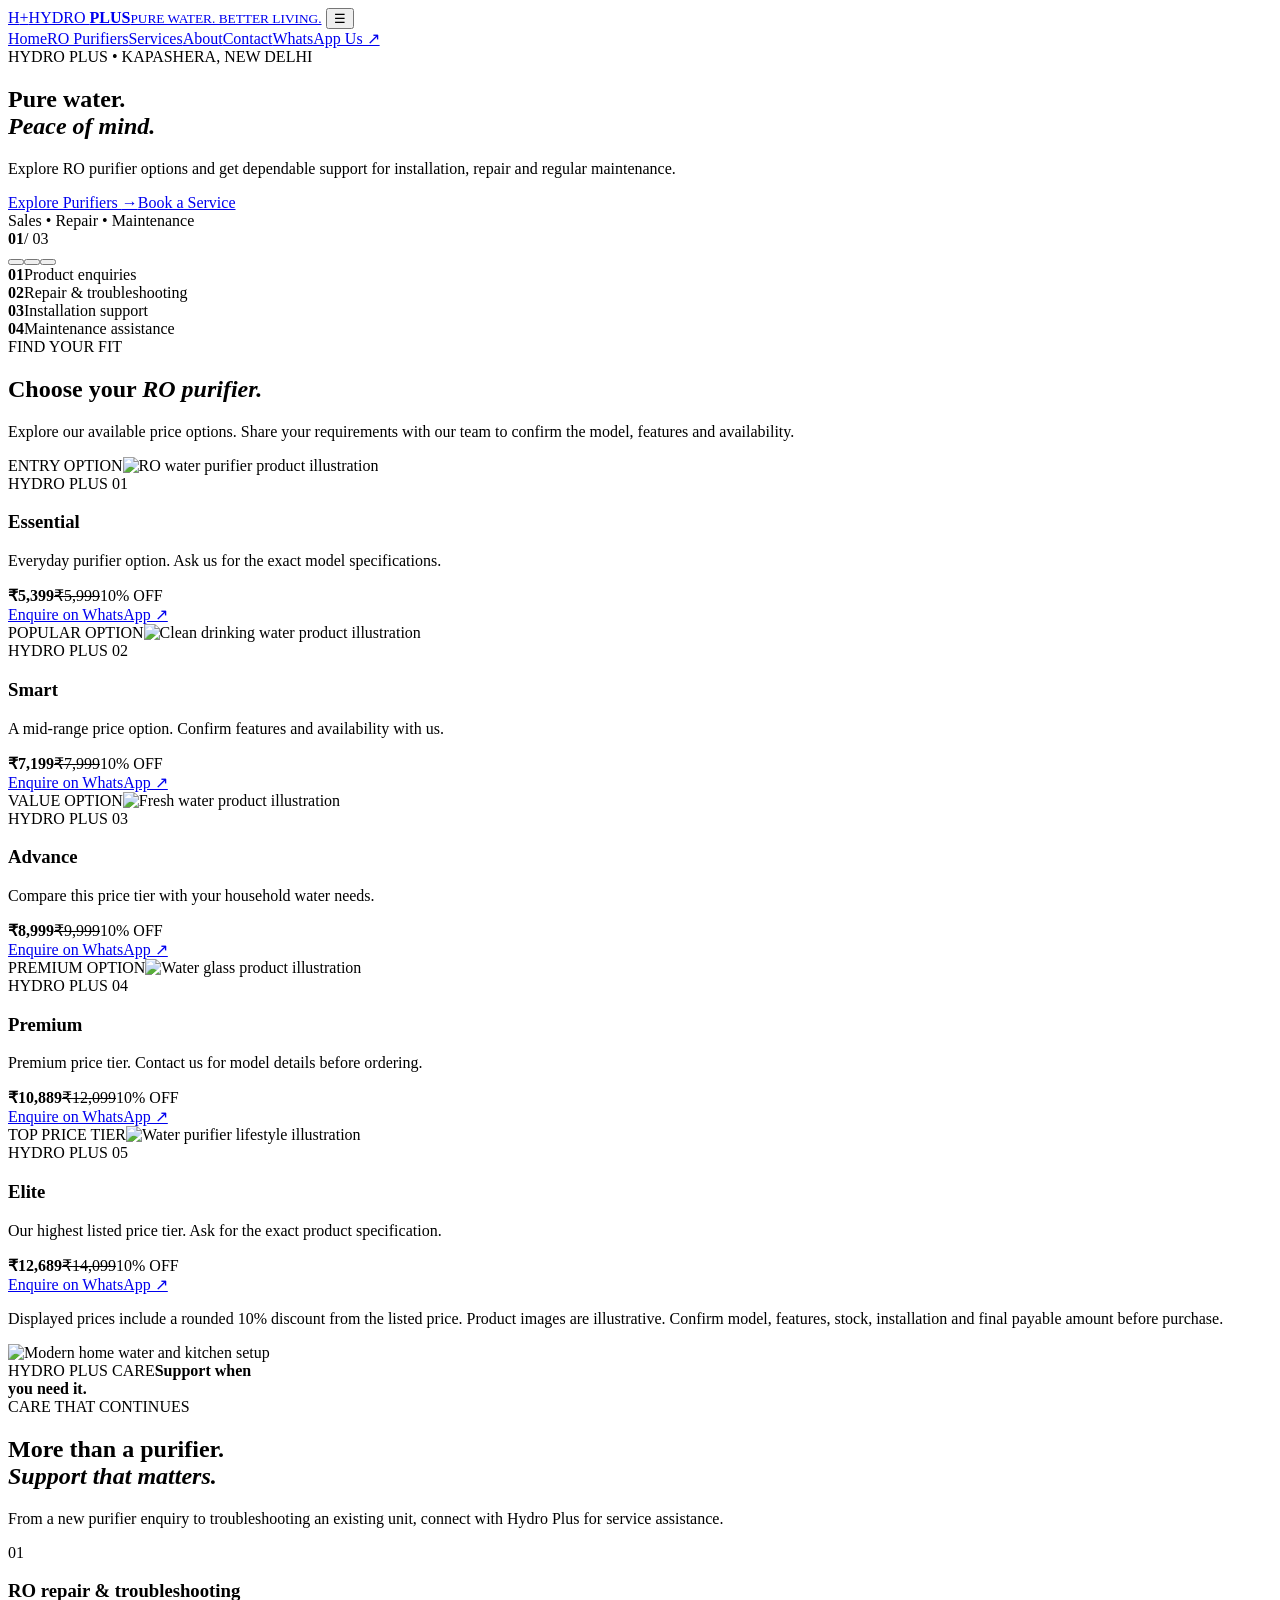
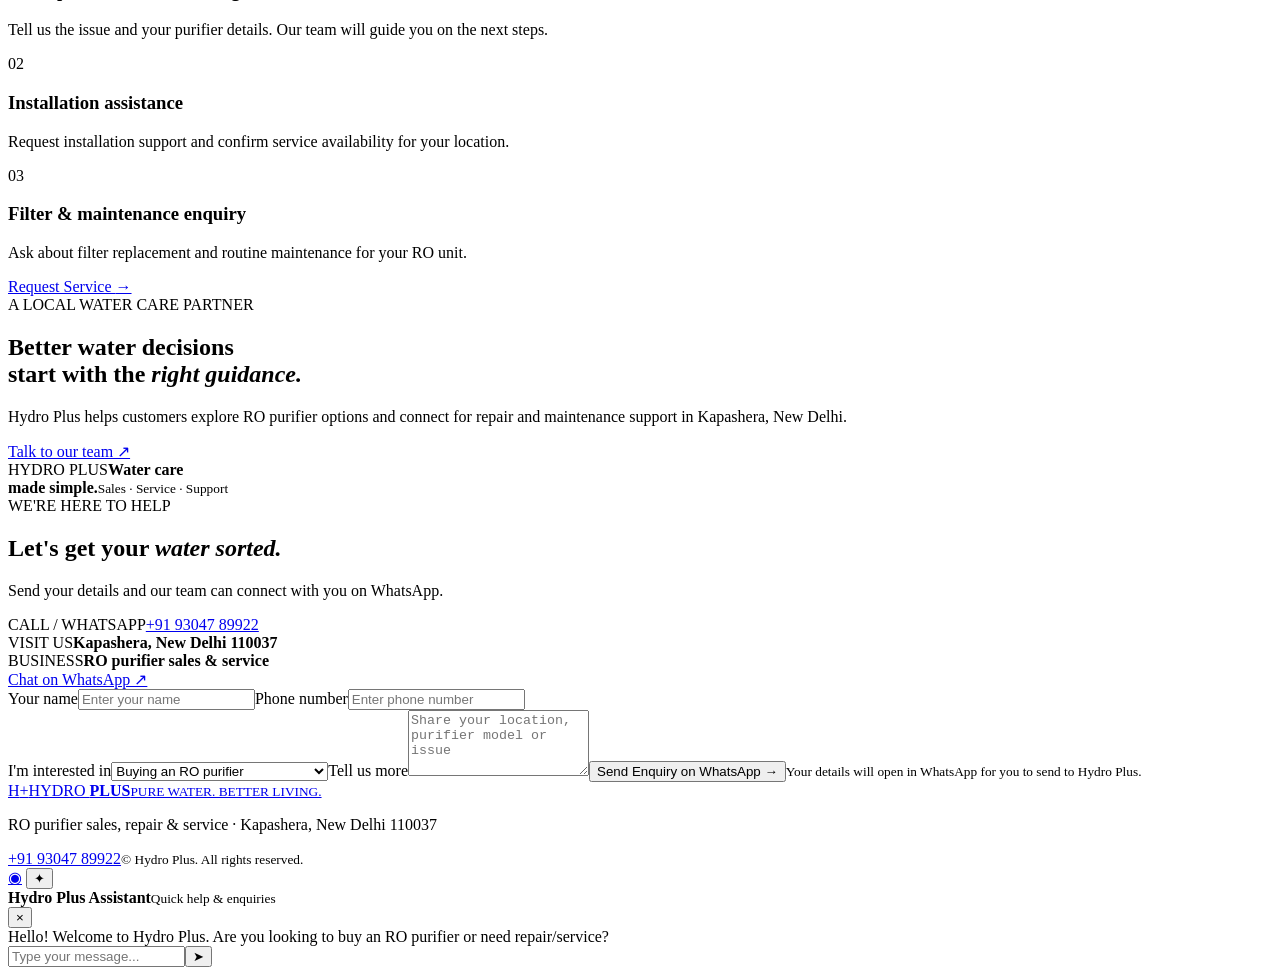
==== index.html @ 013db20d "Build Hydro Plus website: index.html" ====
<!doctype html>
<html lang="en">
<head>
<meta charset="utf-8"><meta name="viewport" content="width=device-width,initial-scale=1">
<meta name="theme-color" content="#073b66">
<meta name="description" content="Hydro Plus RO purifier sales, installation, repair and maintenance in Kapashera, New Delhi. Contact us on WhatsApp for product enquiries and service bookings.">
<title>Hydro Plus | RO Purifiers, Repair & Service</title>
<link rel="preconnect" href="https://fonts.googleapis.com"><link rel="preconnect" href="https://fonts.gstatic.com" crossorigin>
<link href="https://fonts.googleapis.com/css2?family=DM+Sans:wght@400;500;600;700;800&family=Manrope:wght@400;500;600;700;800&display=swap" rel="stylesheet">
<link rel="stylesheet" href="assets/css/style.css">
</head>
<body>
<header class="site-header"><a class="brand" href="#home"><span class="brand-mark">H<span>+</span></span><span>HYDRO <b>PLUS</b><small>PURE WATER. BETTER LIVING.</small></span></a>
<button class="menu-toggle" id="menuToggle" aria-label="Open navigation">☰</button>
<nav id="mainNav"><a href="#home">Home</a><a href="#products">RO Purifiers</a><a href="#services">Services</a><a href="#about">About</a><a href="#contact">Contact</a><a class="nav-cta" href="https://wa.me/919304789922?text=Hello%20Hydro%20Plus%2C%20I%20need%20help." target="_blank" rel="noopener">WhatsApp Us ↗</a></nav></header>
<main>
<section class="hero" id="home"><div class="hero-shade"></div><div class="hero-content"><span class="eyebrow light">HYDRO PLUS • KAPASHERA, NEW DELHI</span><h1>Pure water.<br><em>Peace of mind.</em></h1><p>Explore RO purifier options and get dependable support for installation, repair and regular maintenance.</p><div class="hero-actions"><a class="btn btn-primary" href="#products">Explore Purifiers <span>→</span></a><a class="btn btn-glass" href="#services">Book a Service</a></div><div class="hero-note"><span class="pulse"></span> Sales • Repair • Maintenance</div></div><div class="hero-count"><b>01</b><span>/ 03</span></div><div class="slider-dots" id="sliderDots"><button class="active" aria-label="Slide 1"></button><button aria-label="Slide 2"></button><button aria-label="Slide 3"></button></div></section>
<section class="trust-strip"><div><b>01</b><span>Product enquiries</span></div><div><b>02</b><span>Repair & troubleshooting</span></div><div><b>03</b><span>Installation support</span></div><div><b>04</b><span>Maintenance assistance</span></div></section>
<section class="section products-section" id="products"><div class="section-head"><div><span class="eyebrow">FIND YOUR FIT</span><h2>Choose your <em>RO purifier.</em></h2></div><p>Explore our available price options. Share your requirements with our team to confirm the model, features and availability.</p></div><div class="product-grid">
<article class="product-card"><div class="product-image image-one"><span class="product-tag">ENTRY OPTION</span><img src="https://images.unsplash.com/photo-1581092921461-eab62e97a780?auto=format&fit=crop&w=900&q=85" alt="RO water purifier product illustration"></div><div class="product-info"><span class="product-kicker">HYDRO PLUS 01</span><h3>Essential</h3><p>Everyday purifier option. Ask us for the exact model specifications.</p><div class="price-line"><strong>₹5,399</strong><del>₹5,999</del><span>10% OFF</span></div><a class="text-link product-order" data-product="Essential" href="#">Enquire on WhatsApp ↗</a></div></article>
<article class="product-card featured"><div class="product-image image-two"><span class="product-tag">POPULAR OPTION</span><img src="https://images.unsplash.com/photo-1602143407151-7111542de6e8?auto=format&fit=crop&w=900&q=85" alt="Clean drinking water product illustration"></div><div class="product-info"><span class="product-kicker">HYDRO PLUS 02</span><h3>Smart</h3><p>A mid-range price option. Confirm features and availability with us.</p><div class="price-line"><strong>₹7,199</strong><del>₹7,999</del><span>10% OFF</span></div><a class="text-link product-order" data-product="Smart" href="#">Enquire on WhatsApp ↗</a></div></article>
<article class="product-card"><div class="product-image image-three"><span class="product-tag">VALUE OPTION</span><img src="https://images.unsplash.com/photo-1548839140-29a749e1cf4d?auto=format&fit=crop&w=900&q=85" alt="Fresh water product illustration"></div><div class="product-info"><span class="product-kicker">HYDRO PLUS 03</span><h3>Advance</h3><p>Compare this price tier with your household water needs.</p><div class="price-line"><strong>₹8,999</strong><del>₹9,999</del><span>10% OFF</span></div><a class="text-link product-order" data-product="Advance" href="#">Enquire on WhatsApp ↗</a></div></article>
<article class="product-card"><div class="product-image image-four"><span class="product-tag">PREMIUM OPTION</span><img src="https://images.unsplash.com/photo-1523362628745-0c100150b504?auto=format&fit=crop&w=900&q=85" alt="Water glass product illustration"></div><div class="product-info"><span class="product-kicker">HYDRO PLUS 04</span><h3>Premium</h3><p>Premium price tier. Contact us for model details before ordering.</p><div class="price-line"><strong>₹10,889</strong><del>₹12,099</del><span>10% OFF</span></div><a class="text-link product-order" data-product="Premium" href="#">Enquire on WhatsApp ↗</a></div></article>
<article class="product-card"><div class="product-image image-five"><span class="product-tag">TOP PRICE TIER</span><img src="https://images.unsplash.com/photo-1564419320461-6870880221ad?auto=format&fit=crop&w=900&q=85" alt="Water purifier lifestyle illustration"></div><div class="product-info"><span class="product-kicker">HYDRO PLUS 05</span><h3>Elite</h3><p>Our highest listed price tier. Ask for the exact product specification.</p><div class="price-line"><strong>₹12,689</strong><del>₹14,099</del><span>10% OFF</span></div><a class="text-link product-order" data-product="Elite" href="#">Enquire on WhatsApp ↗</a></div></article>
</div><p class="fine-print">Displayed prices include a rounded 10% discount from the listed price. Product images are illustrative. Confirm model, features, stock, installation and final payable amount before purchase.</p></section>
<section class="service-band" id="services"><div class="service-visual"><img src="https://images.unsplash.com/photo-1584622650111-993a426fbf0a?auto=format&fit=crop&w=1100&q=85" alt="Modern home water and kitchen setup"><div class="visual-label"><span>HYDRO PLUS CARE</span><b>Support when<br>you need it.</b></div></div><div class="service-copy"><span class="eyebrow">CARE THAT CONTINUES</span><h2>More than a purifier.<br><em>Support that matters.</em></h2><p>From a new purifier enquiry to troubleshooting an existing unit, connect with Hydro Plus for service assistance.</p><div class="service-list"><div><span>01</span><section><h3>RO repair & troubleshooting</h3><p>Tell us the issue and your purifier details. Our team will guide you on the next steps.</p></section></div><div><span>02</span><section><h3>Installation assistance</h3><p>Request installation support and confirm service availability for your location.</p></section></div><div><span>03</span><section><h3>Filter & maintenance enquiry</h3><p>Ask about filter replacement and routine maintenance for your RO unit.</p></section></div></div><a class="btn btn-dark" href="#contact">Request Service <span>→</span></a></div></section>
<section class="about-section section" id="about"><div class="about-card"><span class="eyebrow light">A LOCAL WATER CARE PARTNER</span><h2>Better water decisions<br>start with the <em>right guidance.</em></h2><p>Hydro Plus helps customers explore RO purifier options and connect for repair and maintenance support in Kapashera, New Delhi.</p><a href="https://wa.me/919304789922?text=Hello%20Hydro%20Plus%2C%20please%20share%20more%20details." class="btn btn-light" target="_blank" rel="noopener">Talk to our team ↗</a></div><div class="about-stat"><span>HYDRO PLUS</span><b>Water care<br>made simple.</b><small>Sales · Service · Support</small></div></section>
<section class="contact-section section" id="contact"><div class="section-head"><div><span class="eyebrow">WE'RE HERE TO HELP</span><h2>Let's get your <em>water sorted.</em></h2></div><p>Send your details and our team can connect with you on WhatsApp.</p></div><div class="contact-layout"><div class="contact-details"><div class="contact-item"><span>CALL / WHATSAPP</span><a href="tel:+919304789922">+91 93047 89922</a></div><div class="contact-item"><span>VISIT US</span><b>Kapashera, New Delhi 110037</b></div><div class="contact-item"><span>BUSINESS</span><b>RO purifier sales & service</b></div><a class="btn btn-primary" href="https://wa.me/919304789922?text=Hello%20Hydro%20Plus%2C%20I%20have%20an%20enquiry." target="_blank" rel="noopener">Chat on WhatsApp ↗</a></div>
<form class="contact-form" id="enquiryForm"><div class="form-row"><label>Your name<input name="name" required placeholder="Enter your name"></label><label>Phone number<input name="phone" required inputmode="tel" pattern="[0-9+ -]{8,16}" placeholder="Enter phone number"></label></div><label>I'm interested in<select name="interest"><option>Buying an RO purifier</option><option>RO repair</option><option>Installation</option><option>Filter replacement / maintenance</option><option>Other enquiry</option></select></label><label>Tell us more<textarea name="message" rows="4" placeholder="Share your location, purifier model or issue"></textarea></label><button class="btn btn-dark" type="submit">Send Enquiry on WhatsApp →</button><small>Your details will open in WhatsApp for you to send to Hydro Plus.</small></form></div></section>
</main>
<footer><a class="brand footer-brand" href="#home"><span class="brand-mark">H<span>+</span></span><span>HYDRO <b>PLUS</b><small>PURE WATER. BETTER LIVING.</small></span></a><p>RO purifier sales, repair & service · Kapashera, New Delhi 110037</p><a href="tel:+919304789922">+91 93047 89922</a><small>© <span id="year"></span> Hydro Plus. All rights reserved.</small></footer>
<a class="float-whatsapp" href="https://wa.me/919304789922?text=Hello%20Hydro%20Plus" target="_blank" rel="noopener" aria-label="WhatsApp Hydro Plus">◉</a>
<button class="chat-launch" id="chatLaunch" aria-label="Open Hydro Plus assistant">✦</button><div class="chat-box" id="chatBox" aria-label="Hydro Plus chat assistant"><div class="chat-head"><div><b>Hydro Plus Assistant</b><small>Quick help & enquiries</small></div><button id="chatClose" aria-label="Close chat">×</button></div><div class="chat-messages" id="chatMessages"><div class="bot-message">Hello! Welcome to Hydro Plus. Are you looking to buy an RO purifier or need repair/service?</div></div><form id="chatForm"><input id="chatInput" placeholder="Type your message..." autocomplete="off" required><button aria-label="Send message">➤</button></form></div>
<script src="assets/js/app.js"></script></body></html>
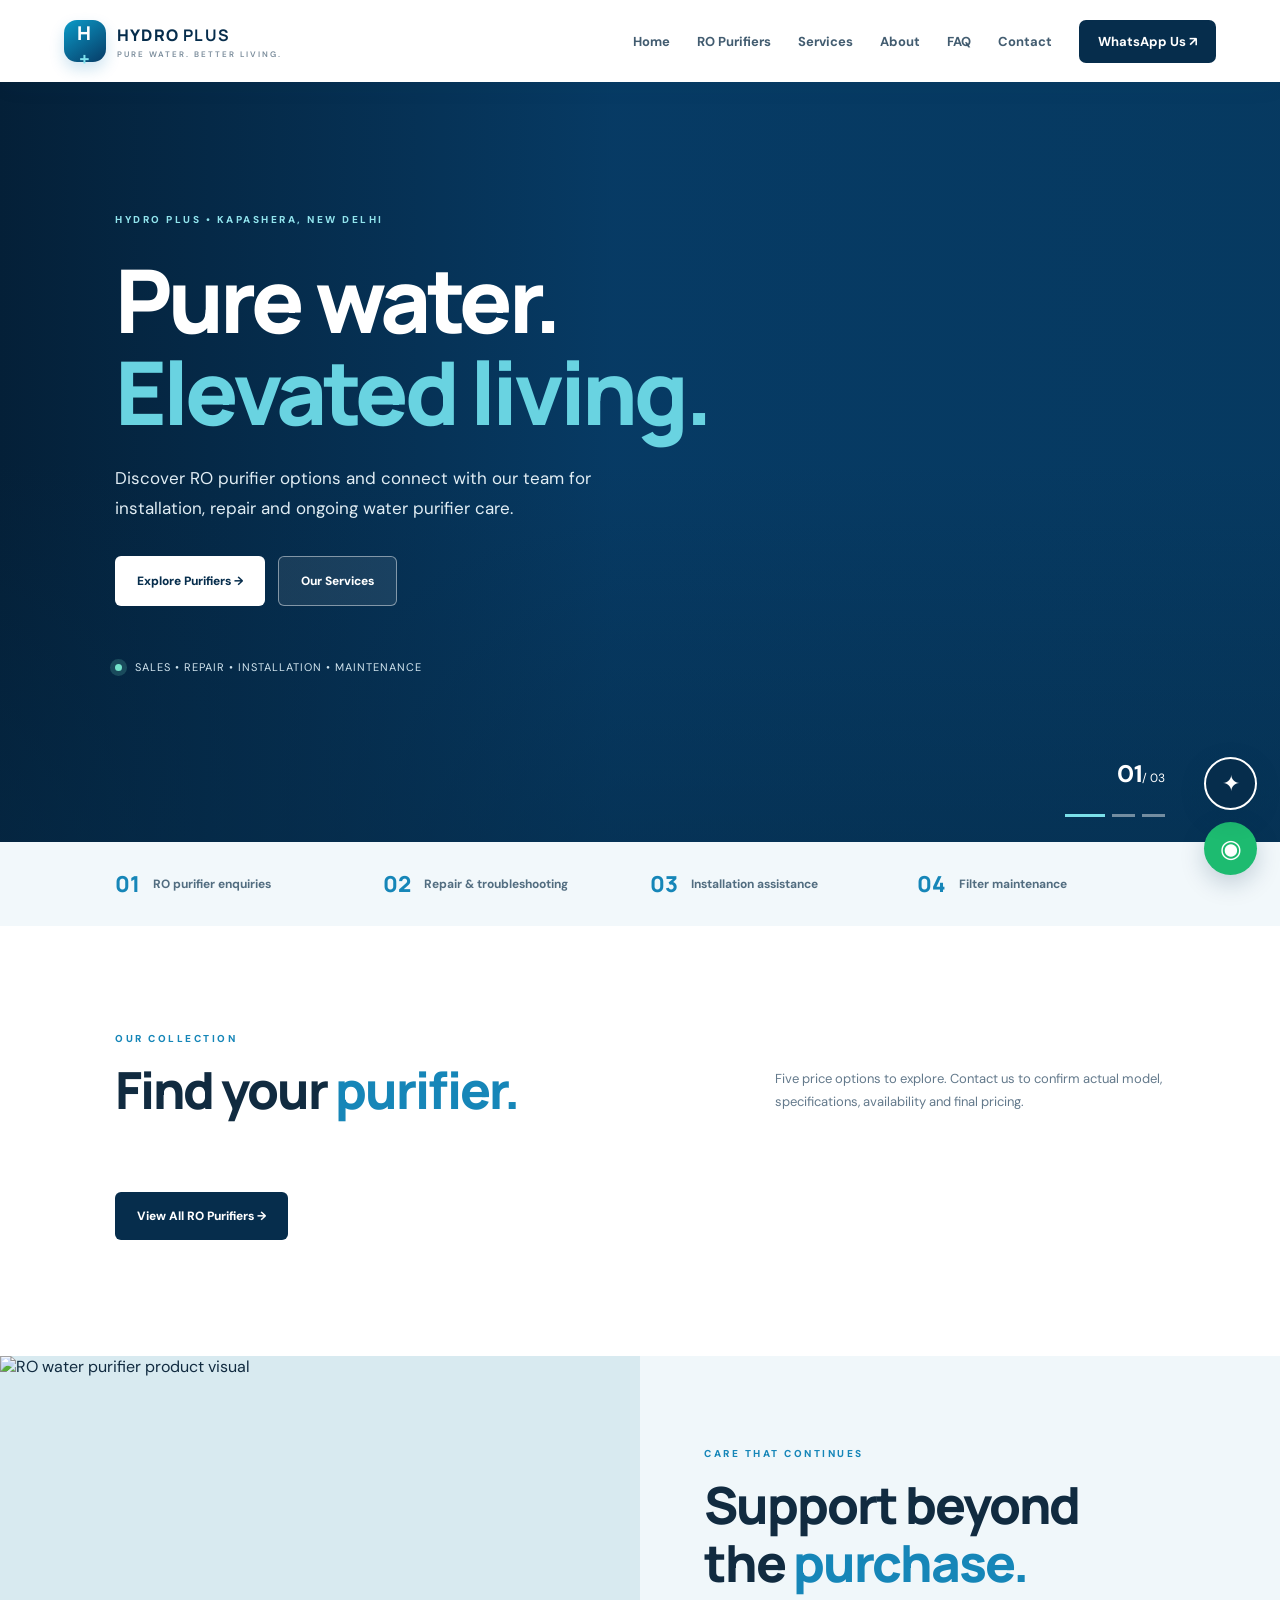
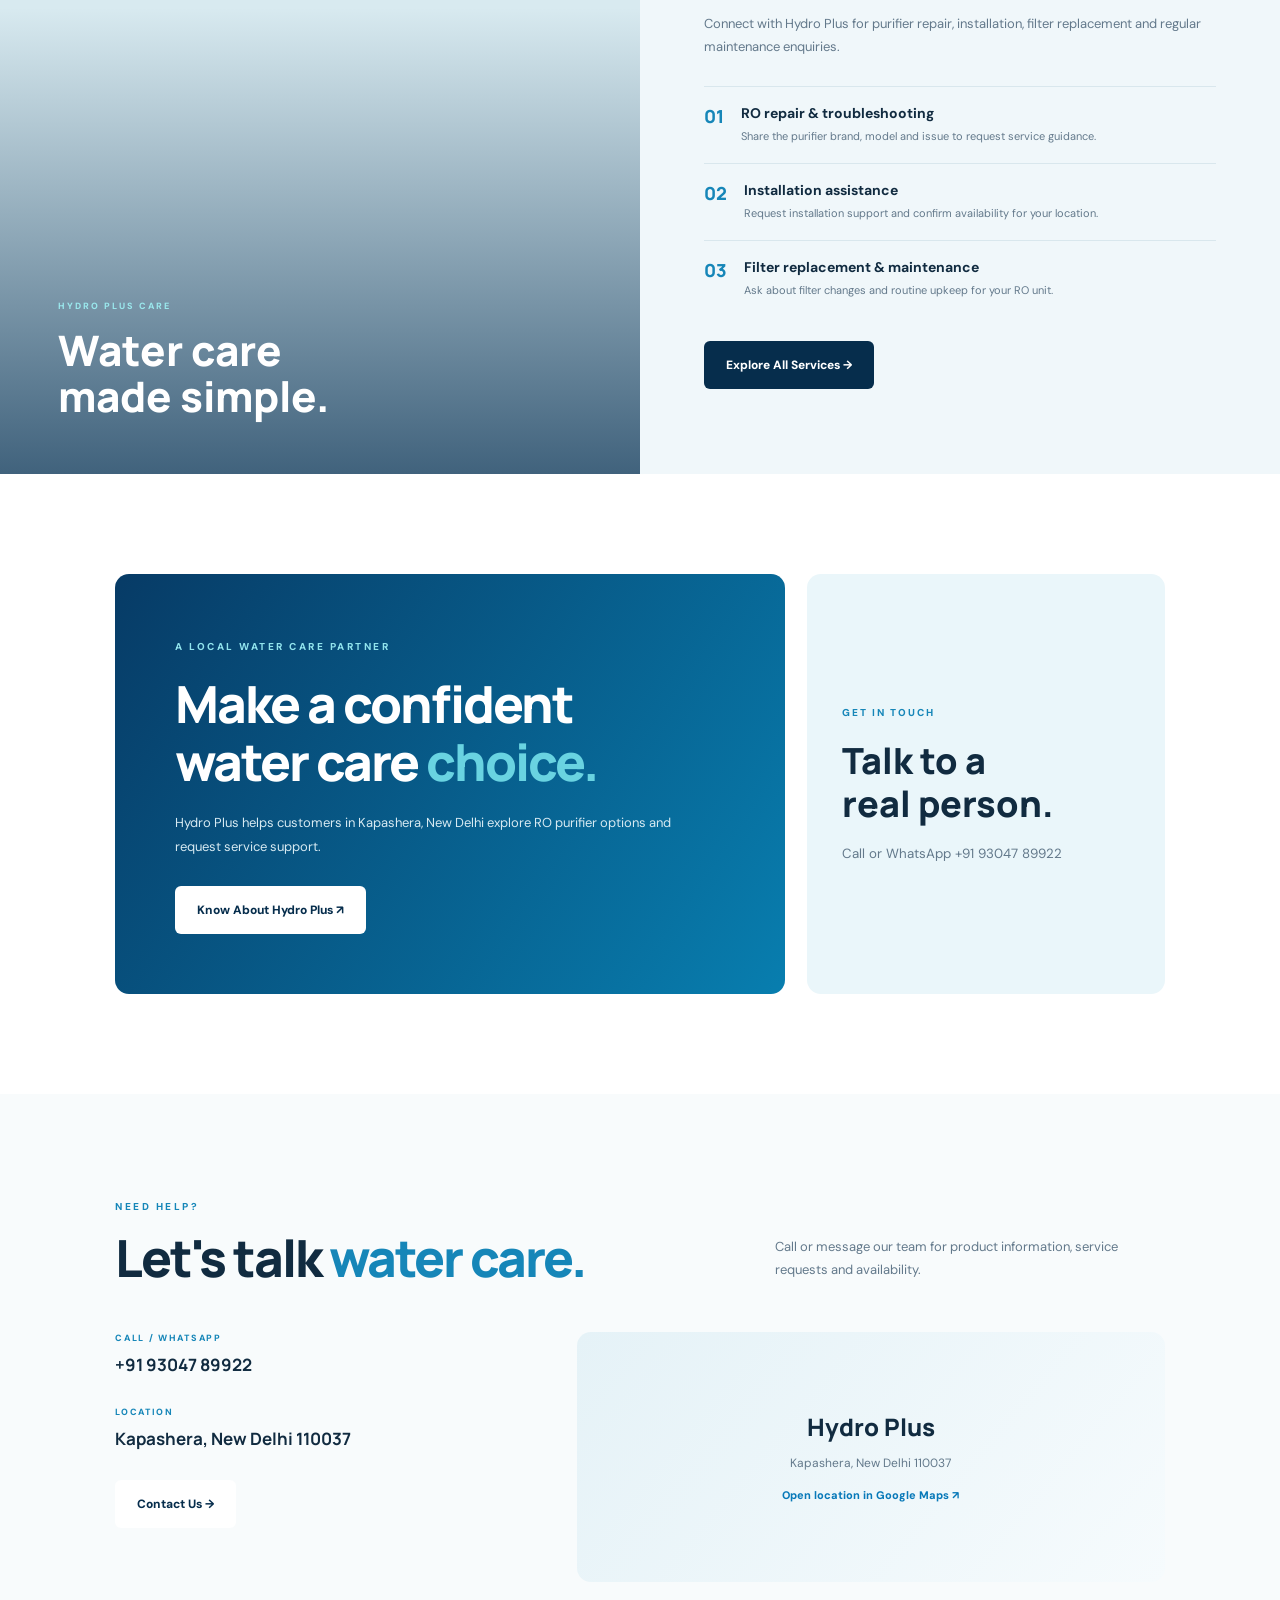
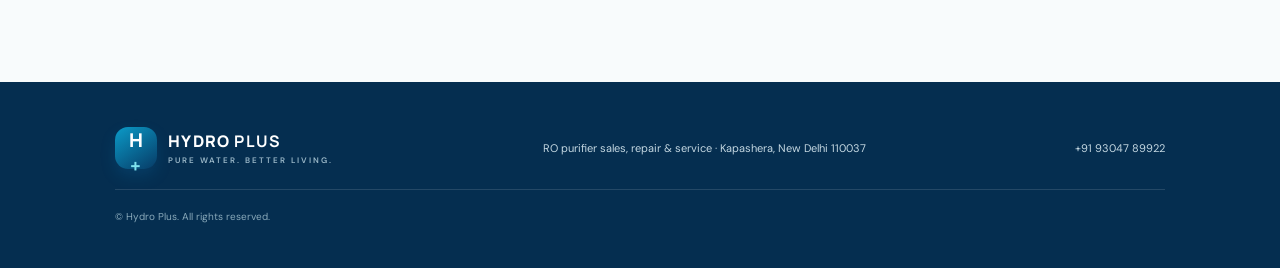
==== commit 160c2dcc: "Upgrade Hydro Plus premium multi-page website" ====
--- a/index.html
+++ b/index.html
@@ -1,34 +1 @@
-<!doctype html>
-<html lang="en">
-<head>
-<meta charset="utf-8"><meta name="viewport" content="width=device-width,initial-scale=1">
-<meta name="theme-color" content="#073b66">
-<meta name="description" content="Hydro Plus RO purifier sales, installation, repair and maintenance in Kapashera, New Delhi. Contact us on WhatsApp for product enquiries and service bookings.">
-<title>Hydro Plus | RO Purifiers, Repair & Service</title>
-<link rel="preconnect" href="https://fonts.googleapis.com"><link rel="preconnect" href="https://fonts.gstatic.com" crossorigin>
-<link href="https://fonts.googleapis.com/css2?family=DM+Sans:wght@400;500;600;700;800&family=Manrope:wght@400;500;600;700;800&display=swap" rel="stylesheet">
-<link rel="stylesheet" href="assets/css/style.css">
-</head>
-<body>
-<header class="site-header"><a class="brand" href="#home"><span class="brand-mark">H<span>+</span></span><span>HYDRO <b>PLUS</b><small>PURE WATER. BETTER LIVING.</small></span></a>
-<button class="menu-toggle" id="menuToggle" aria-label="Open navigation">☰</button>
-<nav id="mainNav"><a href="#home">Home</a><a href="#products">RO Purifiers</a><a href="#services">Services</a><a href="#about">About</a><a href="#contact">Contact</a><a class="nav-cta" href="https://wa.me/919304789922?text=Hello%20Hydro%20Plus%2C%20I%20need%20help." target="_blank" rel="noopener">WhatsApp Us ↗</a></nav></header>
-<main>
-<section class="hero" id="home"><div class="hero-shade"></div><div class="hero-content"><span class="eyebrow light">HYDRO PLUS • KAPASHERA, NEW DELHI</span><h1>Pure water.<br><em>Peace of mind.</em></h1><p>Explore RO purifier options and get dependable support for installation, repair and regular maintenance.</p><div class="hero-actions"><a class="btn btn-primary" href="#products">Explore Purifiers <span>→</span></a><a class="btn btn-glass" href="#services">Book a Service</a></div><div class="hero-note"><span class="pulse"></span> Sales • Repair • Maintenance</div></div><div class="hero-count"><b>01</b><span>/ 03</span></div><div class="slider-dots" id="sliderDots"><button class="active" aria-label="Slide 1"></button><button aria-label="Slide 2"></button><button aria-label="Slide 3"></button></div></section>
-<section class="trust-strip"><div><b>01</b><span>Product enquiries</span></div><div><b>02</b><span>Repair & troubleshooting</span></div><div><b>03</b><span>Installation support</span></div><div><b>04</b><span>Maintenance assistance</span></div></section>
-<section class="section products-section" id="products"><div class="section-head"><div><span class="eyebrow">FIND YOUR FIT</span><h2>Choose your <em>RO purifier.</em></h2></div><p>Explore our available price options. Share your requirements with our team to confirm the model, features and availability.</p></div><div class="product-grid">
-<article class="product-card"><div class="product-image image-one"><span class="product-tag">ENTRY OPTION</span><img src="https://images.unsplash.com/photo-1581092921461-eab62e97a780?auto=format&fit=crop&w=900&q=85" alt="RO water purifier product illustration"></div><div class="product-info"><span class="product-kicker">HYDRO PLUS 01</span><h3>Essential</h3><p>Everyday purifier option. Ask us for the exact model specifications.</p><div class="price-line"><strong>₹5,399</strong><del>₹5,999</del><span>10% OFF</span></div><a class="text-link product-order" data-product="Essential" href="#">Enquire on WhatsApp ↗</a></div></article>
-<article class="product-card featured"><div class="product-image image-two"><span class="product-tag">POPULAR OPTION</span><img src="https://images.unsplash.com/photo-1602143407151-7111542de6e8?auto=format&fit=crop&w=900&q=85" alt="Clean drinking water product illustration"></div><div class="product-info"><span class="product-kicker">HYDRO PLUS 02</span><h3>Smart</h3><p>A mid-range price option. Confirm features and availability with us.</p><div class="price-line"><strong>₹7,199</strong><del>₹7,999</del><span>10% OFF</span></div><a class="text-link product-order" data-product="Smart" href="#">Enquire on WhatsApp ↗</a></div></article>
-<article class="product-card"><div class="product-image image-three"><span class="product-tag">VALUE OPTION</span><img src="https://images.unsplash.com/photo-1548839140-29a749e1cf4d?auto=format&fit=crop&w=900&q=85" alt="Fresh water product illustration"></div><div class="product-info"><span class="product-kicker">HYDRO PLUS 03</span><h3>Advance</h3><p>Compare this price tier with your household water needs.</p><div class="price-line"><strong>₹8,999</strong><del>₹9,999</del><span>10% OFF</span></div><a class="text-link product-order" data-product="Advance" href="#">Enquire on WhatsApp ↗</a></div></article>
-<article class="product-card"><div class="product-image image-four"><span class="product-tag">PREMIUM OPTION</span><img src="https://images.unsplash.com/photo-1523362628745-0c100150b504?auto=format&fit=crop&w=900&q=85" alt="Water glass product illustration"></div><div class="product-info"><span class="product-kicker">HYDRO PLUS 04</span><h3>Premium</h3><p>Premium price tier. Contact us for model details before ordering.</p><div class="price-line"><strong>₹10,889</strong><del>₹12,099</del><span>10% OFF</span></div><a class="text-link product-order" data-product="Premium" href="#">Enquire on WhatsApp ↗</a></div></article>
-<article class="product-card"><div class="product-image image-five"><span class="product-tag">TOP PRICE TIER</span><img src="https://images.unsplash.com/photo-1564419320461-6870880221ad?auto=format&fit=crop&w=900&q=85" alt="Water purifier lifestyle illustration"></div><div class="product-info"><span class="product-kicker">HYDRO PLUS 05</span><h3>Elite</h3><p>Our highest listed price tier. Ask for the exact product specification.</p><div class="price-line"><strong>₹12,689</strong><del>₹14,099</del><span>10% OFF</span></div><a class="text-link product-order" data-product="Elite" href="#">Enquire on WhatsApp ↗</a></div></article>
-</div><p class="fine-print">Displayed prices include a rounded 10% discount from the listed price. Product images are illustrative. Confirm model, features, stock, installation and final payable amount before purchase.</p></section>
-<section class="service-band" id="services"><div class="service-visual"><img src="https://images.unsplash.com/photo-1584622650111-993a426fbf0a?auto=format&fit=crop&w=1100&q=85" alt="Modern home water and kitchen setup"><div class="visual-label"><span>HYDRO PLUS CARE</span><b>Support when<br>you need it.</b></div></div><div class="service-copy"><span class="eyebrow">CARE THAT CONTINUES</span><h2>More than a purifier.<br><em>Support that matters.</em></h2><p>From a new purifier enquiry to troubleshooting an existing unit, connect with Hydro Plus for service assistance.</p><div class="service-list"><div><span>01</span><section><h3>RO repair & troubleshooting</h3><p>Tell us the issue and your purifier details. Our team will guide you on the next steps.</p></section></div><div><span>02</span><section><h3>Installation assistance</h3><p>Request installation support and confirm service availability for your location.</p></section></div><div><span>03</span><section><h3>Filter & maintenance enquiry</h3><p>Ask about filter replacement and routine maintenance for your RO unit.</p></section></div></div><a class="btn btn-dark" href="#contact">Request Service <span>→</span></a></div></section>
-<section class="about-section section" id="about"><div class="about-card"><span class="eyebrow light">A LOCAL WATER CARE PARTNER</span><h2>Better water decisions<br>start with the <em>right guidance.</em></h2><p>Hydro Plus helps customers explore RO purifier options and connect for repair and maintenance support in Kapashera, New Delhi.</p><a href="https://wa.me/919304789922?text=Hello%20Hydro%20Plus%2C%20please%20share%20more%20details." class="btn btn-light" target="_blank" rel="noopener">Talk to our team ↗</a></div><div class="about-stat"><span>HYDRO PLUS</span><b>Water care<br>made simple.</b><small>Sales · Service · Support</small></div></section>
-<section class="contact-section section" id="contact"><div class="section-head"><div><span class="eyebrow">WE'RE HERE TO HELP</span><h2>Let's get your <em>water sorted.</em></h2></div><p>Send your details and our team can connect with you on WhatsApp.</p></div><div class="contact-layout"><div class="contact-details"><div class="contact-item"><span>CALL / WHATSAPP</span><a href="tel:+919304789922">+91 93047 89922</a></div><div class="contact-item"><span>VISIT US</span><b>Kapashera, New Delhi 110037</b></div><div class="contact-item"><span>BUSINESS</span><b>RO purifier sales & service</b></div><a class="btn btn-primary" href="https://wa.me/919304789922?text=Hello%20Hydro%20Plus%2C%20I%20have%20an%20enquiry." target="_blank" rel="noopener">Chat on WhatsApp ↗</a></div>
-<form class="contact-form" id="enquiryForm"><div class="form-row"><label>Your name<input name="name" required placeholder="Enter your name"></label><label>Phone number<input name="phone" required inputmode="tel" pattern="[0-9+ -]{8,16}" placeholder="Enter phone number"></label></div><label>I'm interested in<select name="interest"><option>Buying an RO purifier</option><option>RO repair</option><option>Installation</option><option>Filter replacement / maintenance</option><option>Other enquiry</option></select></label><label>Tell us more<textarea name="message" rows="4" placeholder="Share your location, purifier model or issue"></textarea></label><button class="btn btn-dark" type="submit">Send Enquiry on WhatsApp →</button><small>Your details will open in WhatsApp for you to send to Hydro Plus.</small></form></div></section>
-</main>
-<footer><a class="brand footer-brand" href="#home"><span class="brand-mark">H<span>+</span></span><span>HYDRO <b>PLUS</b><small>PURE WATER. BETTER LIVING.</small></span></a><p>RO purifier sales, repair & service · Kapashera, New Delhi 110037</p><a href="tel:+919304789922">+91 93047 89922</a><small>© <span id="year"></span> Hydro Plus. All rights reserved.</small></footer>
-<a class="float-whatsapp" href="https://wa.me/919304789922?text=Hello%20Hydro%20Plus" target="_blank" rel="noopener" aria-label="WhatsApp Hydro Plus">◉</a>
-<button class="chat-launch" id="chatLaunch" aria-label="Open Hydro Plus assistant">✦</button><div class="chat-box" id="chatBox" aria-label="Hydro Plus chat assistant"><div class="chat-head"><div><b>Hydro Plus Assistant</b><small>Quick help & enquiries</small></div><button id="chatClose" aria-label="Close chat">×</button></div><div class="chat-messages" id="chatMessages"><div class="bot-message">Hello! Welcome to Hydro Plus. Are you looking to buy an RO purifier or need repair/service?</div></div><form id="chatForm"><input id="chatInput" placeholder="Type your message..." autocomplete="off" required><button aria-label="Send message">➤</button></form></div>
-<script src="assets/js/app.js"></script></body></html>+<!doctype html><html lang="en"><head><meta charset="utf-8"><meta name="viewport" content="width=device-width,initial-scale=1"><meta name="description" content="Hydro Plus RO purifier sales, installation assistance, repair and maintenance in Kapashera, New Delhi."><meta name="theme-color" content="#073b66"><title>RO Purifier Sales & Service | Hydro Plus</title><link rel="stylesheet" href="assets/css/style.css"></head><body><header class="site-header"><a class="brand" href="index.html"><span class="brand-mark">H<span>+</span></span><span>HYDRO <b>PLUS</b><small>PURE WATER. BETTER LIVING.</small></span></a><button class="menu-toggle" id="menuToggle" aria-label="Open navigation">☰</button><nav id="mainNav"><a href="index.html">Home</a><a href="products.html">RO Purifiers</a><a href="services.html">Services</a><a href="about.html">About</a><a href="faq.html">FAQ</a><a href="contact.html">Contact</a><a class="nav-cta" href="https://wa.me/919304789922?text=Hello%20Hydro%20Plus%2C%20I%20need%20help." target="_blank" rel="noopener">WhatsApp Us ↗</a></nav></header><main><section class="hero" id="home"><div class="hero-content"><span class="eyebrow light">HYDRO PLUS • KAPASHERA, NEW DELHI</span><h1>Pure water.<br><em>Elevated living.</em></h1><p>Discover RO purifier options and connect with our team for installation, repair and ongoing water purifier care.</p><div class="hero-actions"><a class="btn btn-primary" href="products.html">Explore Purifiers →</a><a class="btn btn-glass" href="services.html">Our Services</a></div><div class="hero-note"><span class="pulse"></span> SALES • REPAIR • INSTALLATION • MAINTENANCE</div></div><div class="hero-count"><b>01</b><span>/ 03</span></div><div class="slider-dots" id="sliderDots"><button class="active"></button><button></button><button></button></div></section><section class="trust-strip"><div><b>01</b><span>RO purifier enquiries</span></div><div><b>02</b><span>Repair & troubleshooting</span></div><div><b>03</b><span>Installation assistance</span></div><div><b>04</b><span>Filter maintenance</span></div></section><section class="section"><div class="section-head"><div><span class="eyebrow">OUR COLLECTION</span><h2>Find your <em>purifier.</em></h2></div><p>Five price options to explore. Contact us to confirm actual model, specifications, availability and final pricing.</p></div><div class="product-grid"><ar</div><p style="margin-top:28px"><a class="btn btn-dark" href="products.html">View All RO Purifiers →</a></p></section><section class="service-band"><div class="service-visual"><img src="https://www.kent.co.in/images/ro/kent-supreme-copper/kent-supreme-copper-mobile-banner.png" alt="RO water purifier product visual" loading="lazy"><div class="visual-label"><span>HYDRO PLUS CARE</span><b>Water care<br>made simple.</b></div></div><div class="service-copy"><span class="eyebrow">CARE THAT CONTINUES</span><h2>Support beyond<br>the <em>purchase.</em></h2><p>Connect with Hydro Plus for purifier repair, installation, filter replacement and regular maintenance enquiries.</p><div class="service-list"><div><span>01</span><section><h3>RO repair & troubleshooting</h3><p>Share the purifier brand, model and issue to request service guidance.</p></section></div><div><span>02</span><section><h3>Installation assistance</h3><p>Request installation support and confirm availability for your location.</p></section></div><div><span>03</span><section><h3>Filter replacement & maintenance</h3><p>Ask about filter changes and routine upkeep for your RO unit.</p></section></div></div><a class="btn btn-dark" href="services.html">Explore All Services →</a></div></section><section class="about-section section"><div class="about-card"><span class="eyebrow light">A LOCAL WATER CARE PARTNER</span><h2>Make a confident<br>water care <em>choice.</em></h2><p>Hydro Plus helps customers in Kapashera, New Delhi explore RO purifier options and request service support.</p><a href="about.html" class="btn btn-light">Know About Hydro Plus ↗</a></div><div class="about-stat"><span>GET IN TOUCH</span><b>Talk to a<br>real person.</b><small>Call or WhatsApp +91 93047 89922</small></div></section><section class="section contact-section"><div class="section-head"><div><span class="eyebrow">NEED HELP?</span><h2>Let's talk <em>water care.</em></h2></div><p>Call or message our team for product information, service requests and availability.</p></div><div class="contact-layout"><div class="contact-details"><div class="contact-item"><span>CALL / WHATSAPP</span><a href="tel:+919304789922">+91 93047 89922</a></div><div class="contact-item"><span>LOCATION</span><b>Kapashera, New Delhi 110037</b></div><a class="btn btn-primary" href="contact.html">Contact Us →</a></div><div class="map-panel"><div><b>Hydro Plus</b><p>Kapashera, New Delhi 110037</p><a class="text-link" href="https://www.google.com/maps/search/?api=1&query=Kapashera%2C+New+Delhi+110037" target="_blank" rel="noopener">Open location in Google Maps ↗</a></div></div></div></section></main><footer><a class="brand footer-brand" href="index.html"><span class="brand-mark">H<span>+</span></span><span>HYDRO <b>PLUS</b><small>PURE WATER. BETTER LIVING.</small></span></a><p>RO purifier sales, repair & service · Kapashera, New Delhi 110037</p><a href="tel:+919304789922">+91 93047 89922</a><small>© <span id="year"></span> Hydro Plus. All rights reserved.</small></footer><a class="float-whatsapp" href="https://wa.me/919304789922?text=Hello%20Hydro%20Plus" target="_blank" rel="noopener" aria-label="WhatsApp Hydro Plus">◉</a><button class="chat-launch" id="chatLaunch" aria-label="Open Hydro Plus assistant">✦</button><div class="chat-box" id="chatBox"><div class="chat-head"><div><b>Hydro Plus Assistant</b><small>Quick help & enquiries</small></div><button id="chatClose" aria-label="Close chat">×</button></div><div class="chat-messages" id="chatMessages"><div class="bot-message">Hello! Are you looking to buy an RO purifier or need repair/service?</div></div><form id="chatForm"><input id="chatInput" placeholder="Type your message..." autocomplete="off" required><button aria-label="Send message">➤</button></form></div><script src="assets/js/app.js"></script></body></html>
--- a/assets/css/style.css
+++ b/assets/css/style.css
@@ -0,0 +1,2 @@
+@import url('https://fonts.googleapis.com/css2?family=DM+Sans:wght@400;500;600;700;800&family=Manrope:wght@400;500;600;700;800&display=swap');
+:root{--navy:#062d4c;--blue:#087db7;--cyan:#64d8e5;--ink:#112b40;--muted:#63798b;--pale:#edf7fb;--line:#e1edf2;--white:#fff;--gold:#c9a96e}*{box-sizing:border-box}html{scroll-behavior:smooth;scroll-padding-top:90px}body{margin:0;font-family:'DM Sans',sans-serif;color:var(--ink);background:#fff}a{color:inherit;text-decoration:none}button,input,textarea,select{font:inherit}.site-header{height:82px;padding:0 max(5vw,24px);display:flex;align-items:center;justify-content:space-between;background:#fff;position:sticky;top:0;z-index:30;box-shadow:0 5px 24px #0c42600b}.brand{display:flex;align-items:center;gap:11px;font:800 16px Manrope;letter-spacing:1.2px;color:var(--navy)}.brand small{display:block;font:600 8px 'DM Sans';letter-spacing:2px;color:#7a8c9b;margin-top:3px}.brand-mark{width:42px;height:42px;border-radius:13px;background:linear-gradient(145deg,#0b9bc8,#073b66);color:white;display:grid;place-items:center;font-size:19px;box-shadow:0 7px 15px #0879b933}.brand-mark span{color:#7fe3ee}.site-header nav{display:flex;align-items:center;gap:27px;font-size:13px;font-weight:700;color:#425c70}.site-header nav a:hover,.site-header nav a.active{color:var(--blue)}.nav-cta{background:var(--navy);color:white!important;padding:13px 19px;border-radius:7px}.menu-toggle{display:none;border:0;background:none;font-size:25px;color:var(--navy)}.hero{min-height:650px;height:min(760px,78vw);position:relative;overflow:hidden;background:#06395f url('https://www.kent.co.in/images/ro/kent-supreme-copper/kent-supreme-copper-mobile-banner.png') center/cover no-repeat;transition:background-image .8s ease}.hero:before{content:'';position:absolute;inset:0;background:linear-gradient(90deg,#041e35ed 0%,#073b66bd 48%,#073b6640 100%)}.hero:after{content:'';position:absolute;inset:0;background:linear-gradient(0deg,#052b4980,transparent 50%)}.hero-content{position:relative;z-index:1;color:white;padding:125px 9vw 70px;max-width:850px;animation:rise .8s ease}.eyebrow{font-size:10px;font-weight:800;letter-spacing:2.5px;color:#1686b8}.eyebrow.light{color:#91e4ed}.hero h1{font:800 clamp(48px,7vw,88px)/1.05 Manrope;letter-spacing:-4px;margin:25px 0}.hero h1 em,h2 em{font-style:normal;color:#69d3e1}.hero-content>p{font-size:17px;line-height:1.8;color:#e1edf4;max-width:500px}.hero-actions{display:flex;gap:13px;margin-top:32px}.btn{border:0;display:inline-flex;align-items:center;justify-content:center;gap:20px;padding:16px 22px;border-radius:6px;font-weight:800;font-size:12px;cursor:pointer;transition:.25s}.btn:hover{transform:translateY(-3px);box-shadow:0 12px 25px #052c4930}.btn-primary{background:#fff;color:var(--navy)}.btn-glass{border:1px solid #ffffff75;color:white;background:#ffffff15}.btn-dark{background:var(--navy);color:white}.btn-light{background:#fff;color:var(--navy)}.hero-note{margin-top:54px;font-size:11px;letter-spacing:1px;color:#d2e5ef}.pulse{display:inline-block;width:7px;height:7px;background:#73e2ca;border-radius:50%;margin-right:9px;box-shadow:0 0 0 5px #73e2ca30}.hero-count{position:absolute;right:9vw;bottom:53px;color:#fff;font-size:12px;z-index:2}.hero-count b{font-size:24px}.slider-dots{position:absolute;right:9vw;bottom:25px;display:flex;gap:7px;z-index:2}.slider-dots button{width:23px;height:3px;border:0;background:#ffffff70;padding:0;cursor:pointer}.slider-dots button.active{background:#7be0e9;width:40px}.trust-strip{display:grid;grid-template-columns:repeat(4,1fr);padding:27px 9vw;background:#f2f8fb;gap:20px}.trust-strip div{display:flex;align-items:center;gap:13px}.trust-strip b{font:800 22px Manrope;color:#1686b8}.trust-strip span{font-size:12px;font-weight:700;color:#526d80}.section{padding:100px 9vw}.section-head{display:flex;justify-content:space-between;align-items:end;gap:40px;margin-bottom:45px}.section-head h2,.service-copy h2,.about-card h2,.page-hero h1{font:800 clamp(34px,4vw,52px)/1.13 Manrope;letter-spacing:-2px;margin:14px 0 0}.section-head h2 em,.service-copy h2 em{color:#1686b8}.section-head>p{max-width:390px;color:var(--muted);font-size:13px;line-height:1.8;margin:0 0 5px}.product-grid{display:grid;grid-template-columns:repeat(3,1fr);gap:22px}.product-card{border:1px solid var(--line);border-radius:12px;overflow:hidden;background:white;transition:.35s;box-shadow:0 5px 25px #0a456509}.product-card:hover{transform:translateY(-8px);box-shadow:0 20px 45px #0a45651c}.product-image{height:260px;position:relative;background:#edf5f8;overflow:hidden}.product-image img{width:100%;height:100%;object-fit:contain;padding:16px;transition:transform .6s}.product-card:hover .product-image img{transform:scale(1.06)}.product-tag{position:absolute;z-index:1;top:15px;left:15px;background:#fff;color:var(--navy);font-size:9px;font-weight:800;letter-spacing:1px;padding:8px 10px;border-radius:3px}.product-info{padding:23px}.product-kicker{font-size:9px;font-weight:800;letter-spacing:1.8px;color:#1985b5}.product-info h3{font:800 24px Manrope;margin:8px 0}.product-info p{min-height:43px;color:var(--muted);font-size:12px;line-height:1.7}.price-line{display:flex;align-items:center;gap:9px;margin:20px 0}.price-line strong{font:800 25px Manrope;color:var(--navy)}.price-line del{font-size:12px;color:#91a1ad}.price-line span{font-size:9px;font-weight:800;color:#16855d;background:#e8f8ef;padding:5px 7px;border-radius:4px}.text-link{font-size:11px;font-weight:800;color:#0879b9}.fine-print{font-size:10px;color:#7b8c98;line-height:1.7;margin-top:25px}.service-band{display:grid;grid-template-columns:1fr 1fr;background:#f0f7fa}.service-visual{position:relative;min-height:650px;overflow:hidden;background:#d8eaf0}.service-visual>img{width:100%;height:100%;position:absolute;object-fit:cover}.service-visual:after{content:'';position:absolute;inset:0;background:linear-gradient(0deg,#062e50b8,transparent 65%)}.visual-label{position:absolute;z-index:1;bottom:55px;left:9%;color:white}.visual-label span{font-size:9px;letter-spacing:2px;font-weight:800;color:#9ae8ed}.visual-label b{display:block;font:800 42px/1.1 Manrope;margin-top:13px}.service-copy{padding:85px 10%}.service-copy>p{color:var(--muted);font-size:13px;line-height:1.8;margin:20px 0 28px}.service-list>div{display:flex;gap:17px;padding:17px 0;border-top:1px solid #d9e7ed}.service-list>div>span{font:800 18px Manrope;color:#1686b8}.service-list h3{font-size:14px;margin:0 0 5px}.service-list p{font-size:11px;line-height:1.7;color:var(--muted);margin:0}.service-copy .btn{margin-top:25px}.about-section{display:grid;grid-template-columns:1.5fr .8fr;gap:22px}.about-card{background:linear-gradient(125deg,#073b66,#087eaf);border-radius:14px;padding:60px;color:white}.about-card h2{margin:20px 0}.about-card p{max-width:500px;color:#d7eaf2;font-size:13px;line-height:1.8;margin-bottom:28px}.about-stat{border-radius:14px;background:#eaf6fa;padding:55px 35px;display:flex;flex-direction:column;justify-content:center}.about-stat span{font-size:10px;font-weight:800;letter-spacing:2px;color:#1686b8}.about-stat b{font:800 36px/1.2 Manrope;margin:20px 0}.about-stat small{color:var(--muted)}.contact-section{background:#f8fbfc}.contact-layout{display:grid;grid-template-columns:.8fr 1.2fr;gap:70px}.contact-details{display:flex;flex-direction:column;align-items:flex-start;gap:30px}.contact-item span{display:block;font-size:9px;font-weight:800;letter-spacing:1.7px;color:#1686b8;margin-bottom:9px}.contact-item b,.contact-item a{font:700 17px Manrope}.contact-form{background:white;padding:30px;border:1px solid var(--line);border-radius:12px;box-shadow:0 10px 35px #16425c08}.contact-form label{display:block;font-size:11px;font-weight:800;color:#405a6e;margin-bottom:17px}.form-row{display:grid;grid-template-columns:1fr 1fr;gap:16px}.contact-form input,.contact-form textarea,.contact-form select{display:block;width:100%;margin-top:8px;padding:13px;border:1px solid #dce8ee;border-radius:6px;background:#fbfdfe;color:var(--ink);outline:none;font-size:12px}.contact-form input:focus,.contact-form textarea:focus,.contact-form select:focus{border-color:#1686b8}.contact-form textarea{resize:vertical}.contact-form small{display:block;color:#82929d;font-size:10px;margin-top:12px}footer{background:#052e50;color:#d3e3eb;padding:45px 9vw;display:flex;align-items:center;justify-content:space-between;gap:20px;flex-wrap:wrap}footer .brand{color:white}footer .brand small{color:#9bb8c8}footer p,footer>a:not(.brand){font-size:11px;color:#c5d8e2}footer>small{width:100%;font-size:10px;color:#89a9ba;border-top:1px solid #ffffff20;padding-top:20px}.float-whatsapp,.chat-launch{position:fixed;z-index:40;right:23px;width:53px;height:53px;border-radius:50%;display:grid;place-items:center;box-shadow:0 8px 24px #062f4c35}.float-whatsapp{bottom:25px;background:#1dbb70;color:white;font-size:25px}.chat-launch{bottom:90px;background:var(--navy);color:white;border:2px solid white;font-size:22px;cursor:pointer}.chat-box{display:none;position:fixed;z-index:41;right:22px;bottom:155px;width:min(350px,calc(100vw - 30px));height:420px;background:white;border-radius:13px;box-shadow:0 20px 60px #092f4c35;overflow:hidden;border:1px solid var(--line)}.chat-box.open{display:flex;flex-direction:column;animation:rise .25s ease}.chat-head{background:var(--navy);color:white;padding:17px;display:flex;justify-content:space-between;align-items:center}.chat-head b,.chat-head small{display:block}.chat-head b{font-size:13px}.chat-head small{font-size:10px;color:#b9d6e5;margin-top:4px}.chat-head button{border:0;background:none;color:white;font-size:25px;cursor:pointer}.chat-messages{padding:15px;flex:1;overflow:auto;background:#f5f9fb}.bot-message,.user-message{max-width:88%;padding:11px 12px;border-radius:10px;font-size:11px;line-height:1.6;margin-bottom:10px}.bot-message{background:white;border:1px solid var(--line)}.user-message{margin-left:auto;background:#dff3fa;color:#174766}.chat-box form{display:flex;padding:10px;border-top:1px solid var(--line);gap:7px}.chat-box input{min-width:0;flex:1;border:1px solid var(--line);border-radius:6px;padding:11px;font-size:11px}.chat-box form button{border:0;background:var(--navy);color:white;border-radius:6px;width:40px;cursor:pointer}.page-hero{padding:105px 9vw 95px;color:white;background:linear-gradient(105deg,#041f38ed,#075f8bbd),url('https://www.kent.co.in/images/ro/kent-supreme-copper/kent-supreme-copper-mobile-banner.png') center/cover;position:relative;overflow:hidden}.page-hero:after{content:'';position:absolute;width:420px;height:420px;border:1px solid #ffffff20;border-radius:50%;right:8%;top:-180px;box-shadow:0 0 0 40px #ffffff08,0 0 0 80px #ffffff05}.page-hero h1{font-size:clamp(42px,6vw,68px);max-width:760px;position:relative;z-index:1}.page-hero p{max-width:590px;line-height:1.8;color:#d8eaf2;font-size:14px;position:relative;z-index:1}.crumb{font-size:10px;letter-spacing:2px;color:#9be3ea;font-weight:800}.content-grid{display:grid;grid-template-columns:repeat(3,1fr);gap:20px}.info-card{padding:28px;border:1px solid var(--line);border-radius:12px;background:white;transition:.3s}.info-card:hover{transform:translateY(-6px);box-shadow:0 16px 35px #0a456512}.info-card .num{font:800 30px Manrope;color:#1686b8}.info-card h3{font:800 19px Manrope;margin:14px 0 9px}.info-card p{font-size:12px;line-height:1.8;color:var(--muted);margin:0}.service-detail{display:grid;grid-template-columns:1fr 1fr;gap:40px;align-items:center;margin:25px 0 70px}.service-detail:nth-child(even) .detail-photo{order:2}.detail-photo{height:330px;border-radius:14px;overflow:hidden;background:#eaf4f8}.detail-photo img{width:100%;height:100%;object-fit:cover}.detail-copy h2{font:800 30px Manrope;margin:10px 0}.detail-copy p,.detail-copy li{font-size:13px;line-height:1.9;color:var(--muted)}.detail-copy ul{padding-left:18px}.faq-list{max-width:850px;margin:auto}.faq-list details{border-bottom:1px solid var(--line);padding:20px 0}.faq-list summary{font-weight:800;cursor:pointer;list-style:none;display:flex;justify-content:space-between;gap:15px}.faq-list summary:after{content:'+';color:var(--blue);font-size:20px}.faq-list details[open] summary:after{content:'−'}.faq-list p{font-size:13px;line-height:1.8;color:var(--muted);max-width:760px}.reveal{opacity:0;transform:translateY(24px);transition:opacity .7s ease,transform .7s ease}.reveal.visible{opacity:1;transform:none}.gold-line{height:2px;width:55px;background:var(--gold);margin:20px 0}.map-panel{min-height:250px;border-radius:14px;background:linear-gradient(130deg,#e5f2f7,#f6fbfd);display:grid;place-items:center;text-align:center;padding:30px}.map-panel b{font:800 24px Manrope}.map-panel p{color:var(--muted);font-size:12px}@keyframes rise{from{opacity:0;transform:translateY(18px)}to{opacity:1;transform:translateY(0)}}@media(max-width:900px){.site-header nav{gap:15px}.section{padding:75px 6vw}.product-grid,.content-grid{grid-template-columns:repeat(2,1fr)}.service-copy{padding:65px 7%}.about-section{padding-top:70px;padding-bottom:70px}.contact-layout{gap:35px}.trust-strip{padding:25px 6vw}}@media(max-width:680px){.site-header{height:70px;padding:0 20px}.menu-toggle{display:block}.site-header nav{display:none;position:absolute;top:70px;left:0;right:0;background:white;padding:20px;box-shadow:0 15px 20px #092f4c15;flex-direction:column;align-items:stretch;gap:18px}.site-header nav.open{display:flex}.nav-cta{text-align:center}.hero{height:650px;min-height:0;background-position:60% center}.hero-content{padding:105px 7vw 50px}.hero h1{font-size:53px;letter-spacing:-2.5px}.hero-content>p{font-size:14px}.hero-count{right:7vw}.slider-dots{right:7vw}.trust-strip{grid-template-columns:1fr 1fr;gap:20px;padding:25px 7vw}.section{padding:70px 7vw}.section-head{display:block}.section-head>p{margin-top:17px}.section-head h2,.service-copy h2,.about-card h2{font-size:37px}.product-grid,.content-grid{grid-template-columns:1fr;gap:17px}.product-image{height:245px}.service-band{grid-template-columns:1fr}.service-visual{min-height:390px}.service-copy{padding:65px 7vw}.about-section{grid-template-columns:1fr}.about-card{padding:40px 27px}.about-stat{padding:35px 27px}.contact-layout{grid-template-columns:1fr;gap:35px}.form-row{grid-template-columns:1fr;gap:0}.contact-form{padding:22px}footer{padding:40px 7vw;display:grid;grid-template-columns:1fr;gap:12px}.hero-actions{flex-wrap:wrap}.hero-note{margin-top:40px}.page-hero{padding:75px 7vw}.page-hero h1{font-size:43px}.service-detail{grid-template-columns:1fr;gap:22px;margin-bottom:50px}.service-detail:nth-child(even) .detail-photo{order:0}.detail-photo{height:250px}}
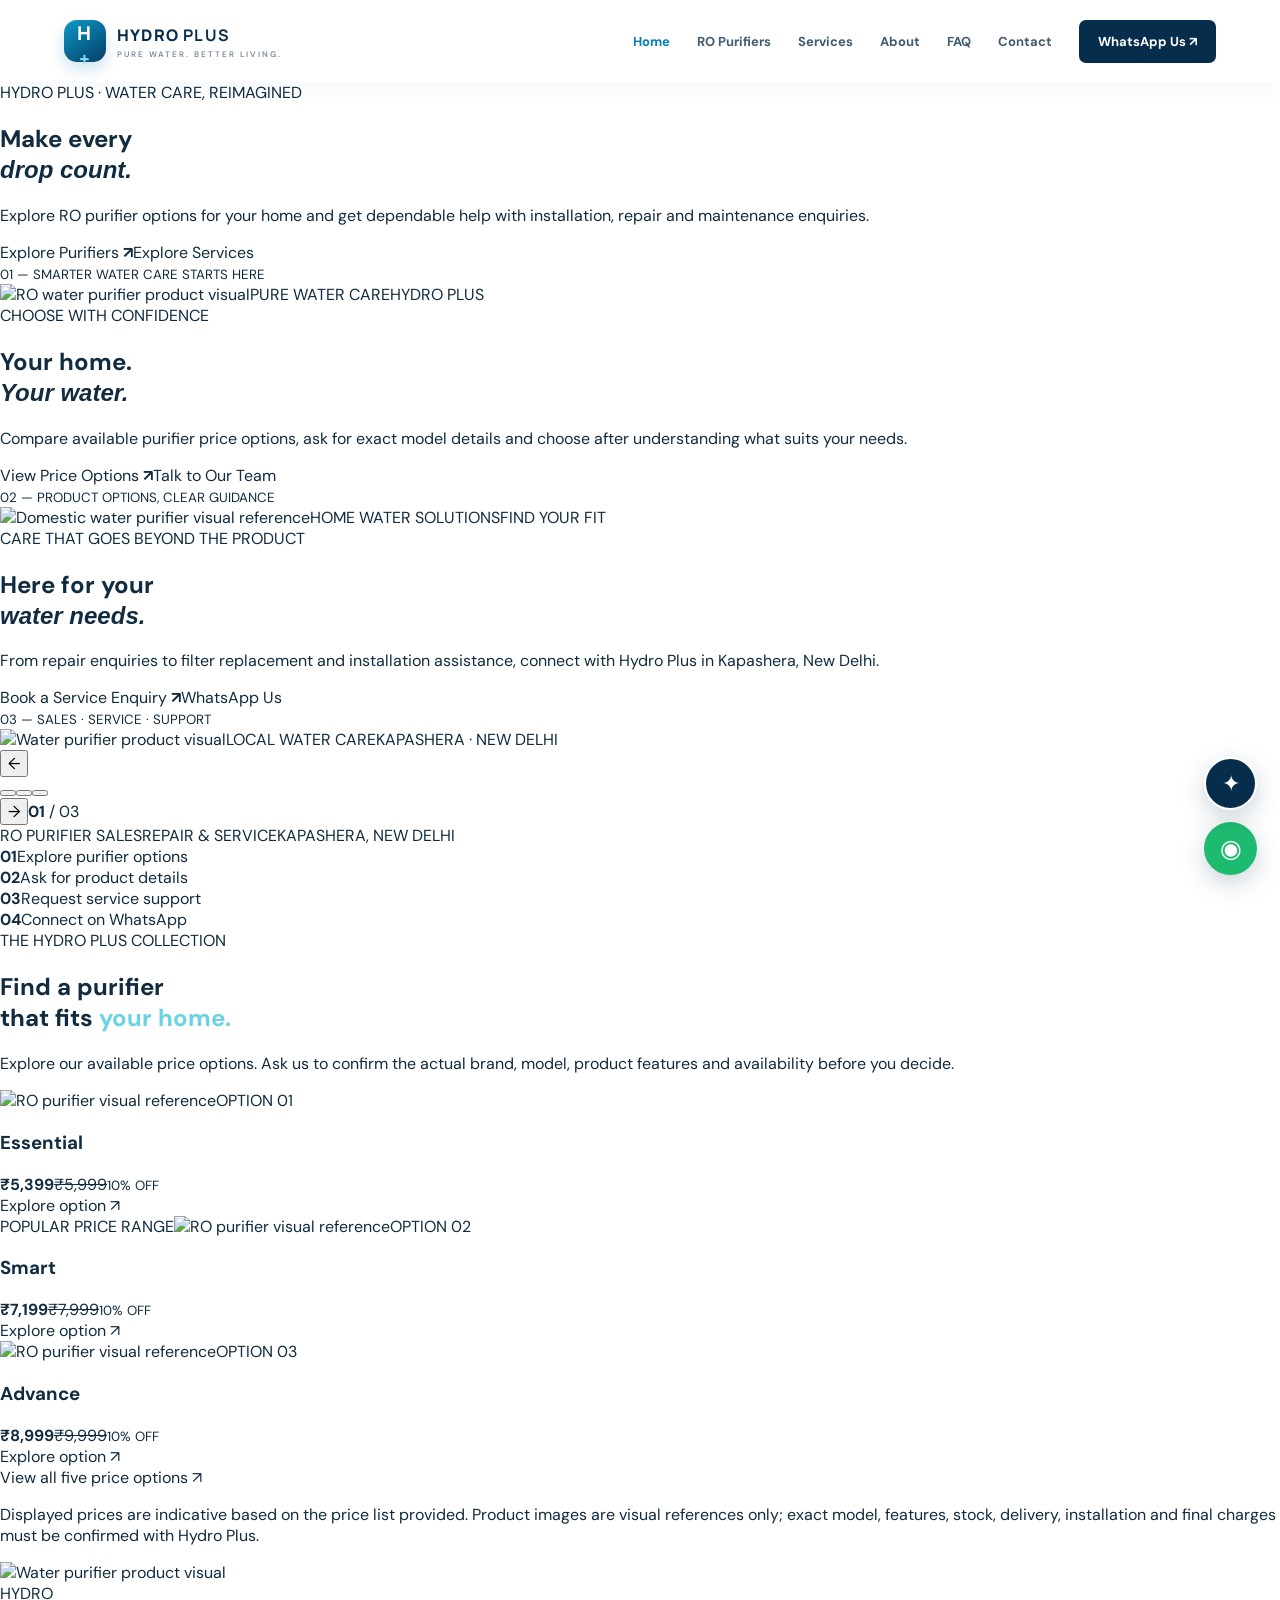
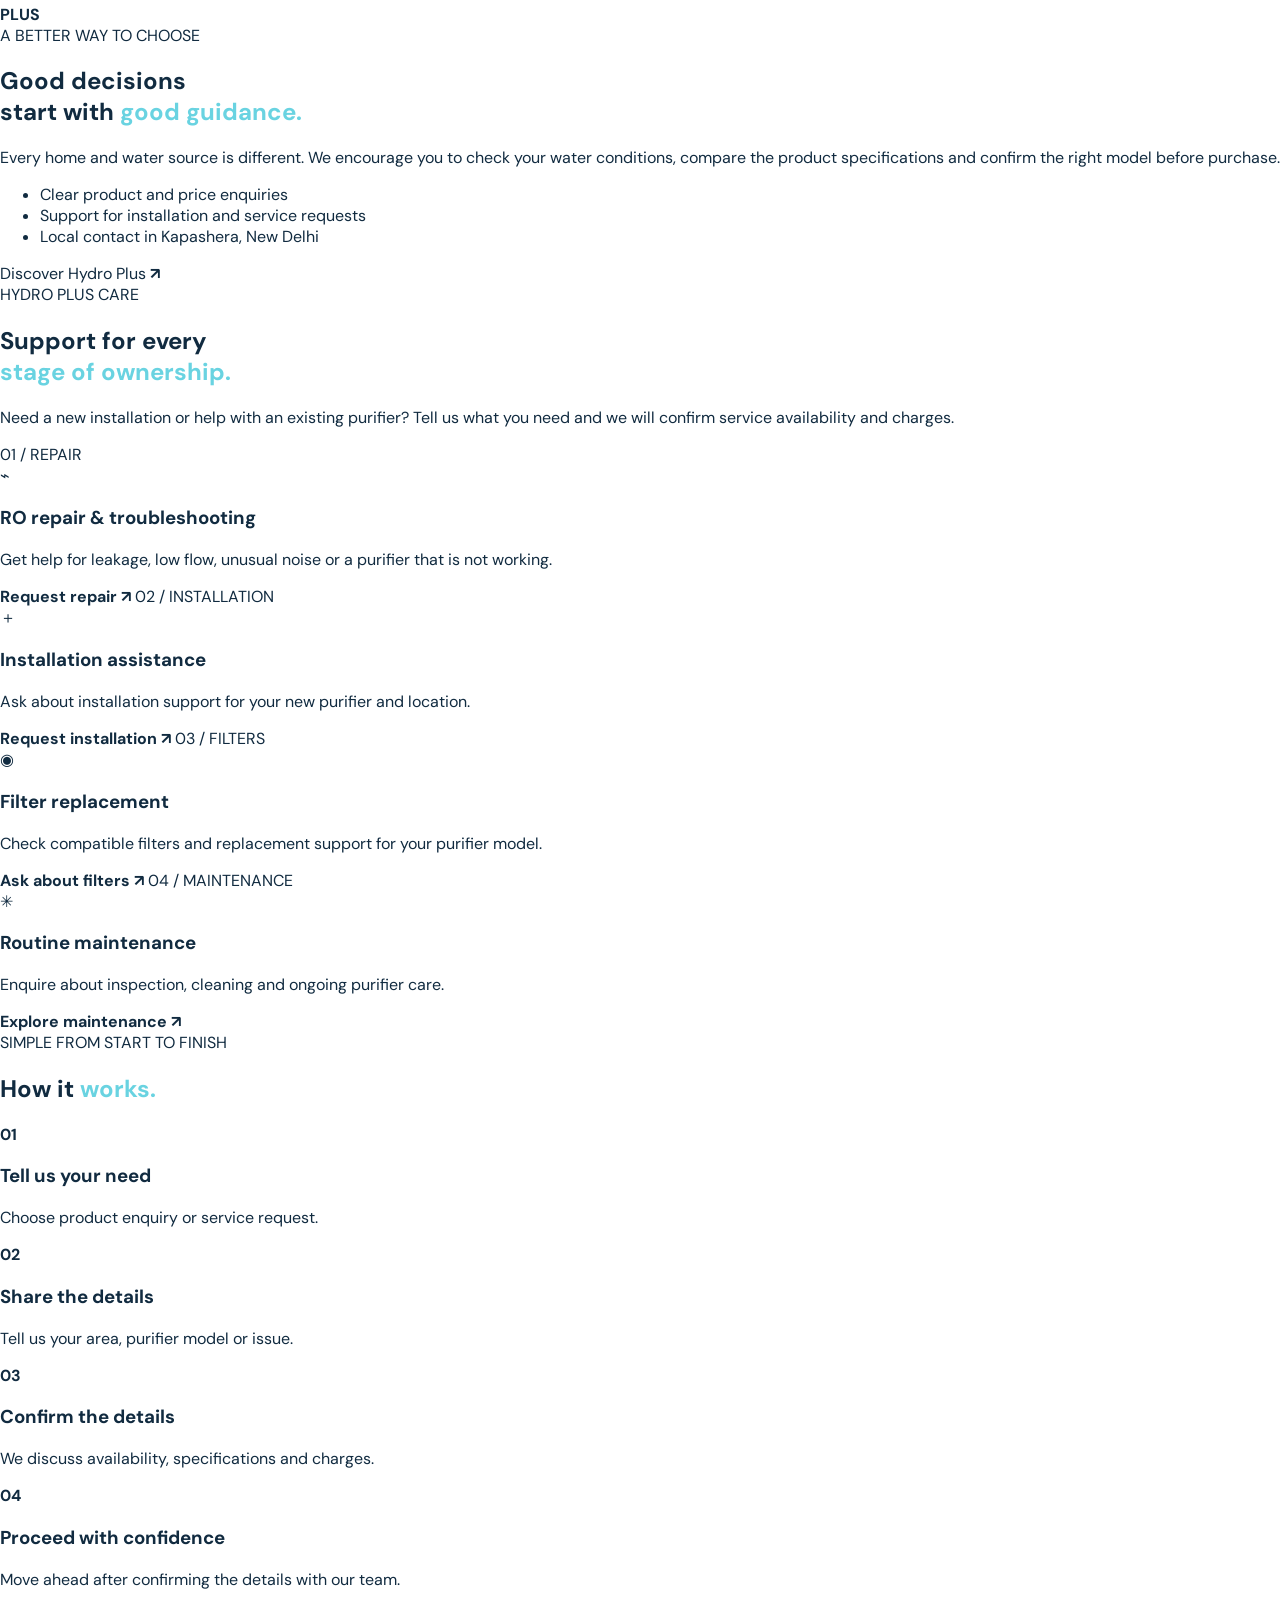
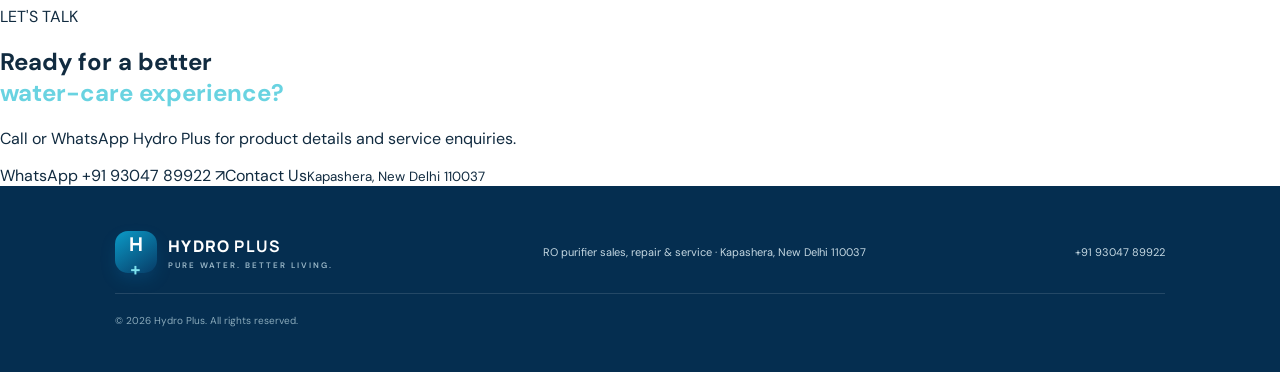
==== commit f036d627: "Redesign Hydro Plus homepage with premium animated RO product showcase" ====
--- a/index.html
+++ b/index.html
@@ -1 +1,32 @@
-<!doctype html><html lang="en"><head><meta charset="utf-8"><meta name="viewport" content="width=device-width,initial-scale=1"><meta name="description" content="Hydro Plus RO purifier sales, installation assistance, repair and maintenance in Kapashera, New Delhi."><meta name="theme-color" content="#073b66"><title>RO Purifier Sales & Service | Hydro Plus</title><link rel="stylesheet" href="assets/css/style.css"></head><body><header class="site-header"><a class="brand" href="index.html"><span class="brand-mark">H<span>+</span></span><span>HYDRO <b>PLUS</b><small>PURE WATER. BETTER LIVING.</small></span></a><button class="menu-toggle" id="menuToggle" aria-label="Open navigation">☰</button><nav id="mainNav"><a href="index.html">Home</a><a href="products.html">RO Purifiers</a><a href="services.html">Services</a><a href="about.html">About</a><a href="faq.html">FAQ</a><a href="contact.html">Contact</a><a class="nav-cta" href="https://wa.me/919304789922?text=Hello%20Hydro%20Plus%2C%20I%20need%20help." target="_blank" rel="noopener">WhatsApp Us ↗</a></nav></header><main><section class="hero" id="home"><div class="hero-content"><span class="eyebrow light">HYDRO PLUS • KAPASHERA, NEW DELHI</span><h1>Pure water.<br><em>Elevated living.</em></h1><p>Discover RO purifier options and connect with our team for installation, repair and ongoing water purifier care.</p><div class="hero-actions"><a class="btn btn-primary" href="products.html">Explore Purifiers →</a><a class="btn btn-glass" href="services.html">Our Services</a></div><div class="hero-note"><span class="pulse"></span> SALES • REPAIR • INSTALLATION • MAINTENANCE</div></div><div class="hero-count"><b>01</b><span>/ 03</span></div><div class="slider-dots" id="sliderDots"><button class="active"></button><button></button><button></button></div></section><section class="trust-strip"><div><b>01</b><span>RO purifier enquiries</span></div><div><b>02</b><span>Repair & troubleshooting</span></div><div><b>03</b><span>Installation assistance</span></div><div><b>04</b><span>Filter maintenance</span></div></section><section class="section"><div class="section-head"><div><span class="eyebrow">OUR COLLECTION</span><h2>Find your <em>purifier.</em></h2></div><p>Five price options to explore. Contact us to confirm actual model, specifications, availability and final pricing.</p></div><div class="product-grid"><ar</div><p style="margin-top:28px"><a class="btn btn-dark" href="products.html">View All RO Purifiers →</a></p></section><section class="service-band"><div class="service-visual"><img src="https://www.kent.co.in/images/ro/kent-supreme-copper/kent-supreme-copper-mobile-banner.png" alt="RO water purifier product visual" loading="lazy"><div class="visual-label"><span>HYDRO PLUS CARE</span><b>Water care<br>made simple.</b></div></div><div class="service-copy"><span class="eyebrow">CARE THAT CONTINUES</span><h2>Support beyond<br>the <em>purchase.</em></h2><p>Connect with Hydro Plus for purifier repair, installation, filter replacement and regular maintenance enquiries.</p><div class="service-list"><div><span>01</span><section><h3>RO repair & troubleshooting</h3><p>Share the purifier brand, model and issue to request service guidance.</p></section></div><div><span>02</span><section><h3>Installation assistance</h3><p>Request installation support and confirm availability for your location.</p></section></div><div><span>03</span><section><h3>Filter replacement & maintenance</h3><p>Ask about filter changes and routine upkeep for your RO unit.</p></section></div></div><a class="btn btn-dark" href="services.html">Explore All Services →</a></div></section><section class="about-section section"><div class="about-card"><span class="eyebrow light">A LOCAL WATER CARE PARTNER</span><h2>Make a confident<br>water care <em>choice.</em></h2><p>Hydro Plus helps customers in Kapashera, New Delhi explore RO purifier options and request service support.</p><a href="about.html" class="btn btn-light">Know About Hydro Plus ↗</a></div><div class="about-stat"><span>GET IN TOUCH</span><b>Talk to a<br>real person.</b><small>Call or WhatsApp +91 93047 89922</small></div></section><section class="section contact-section"><div class="section-head"><div><span class="eyebrow">NEED HELP?</span><h2>Let's talk <em>water care.</em></h2></div><p>Call or message our team for product information, service requests and availability.</p></div><div class="contact-layout"><div class="contact-details"><div class="contact-item"><span>CALL / WHATSAPP</span><a href="tel:+919304789922">+91 93047 89922</a></div><div class="contact-item"><span>LOCATION</span><b>Kapashera, New Delhi 110037</b></div><a class="btn btn-primary" href="contact.html">Contact Us →</a></div><div class="map-panel"><div><b>Hydro Plus</b><p>Kapashera, New Delhi 110037</p><a class="text-link" href="https://www.google.com/maps/search/?api=1&query=Kapashera%2C+New+Delhi+110037" target="_blank" rel="noopener">Open location in Google Maps ↗</a></div></div></div></section></main><footer><a class="brand footer-brand" href="index.html"><span class="brand-mark">H<span>+</span></span><span>HYDRO <b>PLUS</b><small>PURE WATER. BETTER LIVING.</small></span></a><p>RO purifier sales, repair & service · Kapashera, New Delhi 110037</p><a href="tel:+919304789922">+91 93047 89922</a><small>© <span id="year"></span> Hydro Plus. All rights reserved.</small></footer><a class="float-whatsapp" href="https://wa.me/919304789922?text=Hello%20Hydro%20Plus" target="_blank" rel="noopener" aria-label="WhatsApp Hydro Plus">◉</a><button class="chat-launch" id="chatLaunch" aria-label="Open Hydro Plus assistant">✦</button><div class="chat-box" id="chatBox"><div class="chat-head"><div><b>Hydro Plus Assistant</b><small>Quick help & enquiries</small></div><button id="chatClose" aria-label="Close chat">×</button></div><div class="chat-messages" id="chatMessages"><div class="bot-message">Hello! Are you looking to buy an RO purifier or need repair/service?</div></div><form id="chatForm"><input id="chatInput" placeholder="Type your message..." autocomplete="off" required><button aria-label="Send message">➤</button></form></div><script src="assets/js/app.js"></script></body></html>+<!doctype html><html lang="en"><head><meta charset="utf-8"><meta name="viewport" content="width=device-width,initial-scale=1"><meta name="description" content="Hydro Plus RO purifier sales, repair, installation assistance and maintenance enquiries in Kapashera, New Delhi."><meta name="theme-color" content="#061d32"><title>Hydro Plus | Premium RO Purifier Sales & Service</title><link rel="stylesheet" href="assets/css/style.css"></head><body><header class="site-header"><a class="brand" href="index.html"><span class="brand-mark">H<span>+</span></span><span>HYDRO <b>PLUS</b><small>PURE WATER. BETTER LIVING.</small></span></a><button class="menu-toggle" id="menuToggle" aria-label="Open navigation">☰</button><nav id="mainNav"><a href="index.html">Home</a><a href="products.html">RO Purifiers</a><a href="services.html">Services</a><a href="about.html">About</a><a href="faq.html">FAQ</a><a href="contact.html">Contact</a><a class="nav-cta" href="https://wa.me/919304789922?text=Hello%20Hydro%20Plus%2C%20I%20need%20help." target="_blank" rel="noopener">WhatsApp Us ↗</a></nav></header><main><section class="hp-hero" id="home">
+<div class="hp-hero-bg"></div>
+<div class="hp-slide active" data-slide="0" data-image="https://www.kent.co.in/images/ro/kent-supreme-copper/kent-supreme-copper-mobile-banner.png">
+<div class="hp-hero-copy"><span class="hp-kicker">HYDRO PLUS · WATER CARE, REIMAGINED</span><h1>Make every<br><i>drop count.</i></h1><p>Explore RO purifier options for your home and get dependable help with installation, repair and maintenance enquiries.</p><div class="hp-actions"><a class="hp-btn hp-btn-white" href="products.html">Explore Purifiers <b>↗</b></a><a class="hp-btn hp-btn-outline" href="services.html">Explore Services</a></div><small class="hp-slide-caption">01 — SMARTER WATER CARE STARTS HERE</small></div>
+<div class="hp-product-stage"><div class="hp-orbit orbit-one"></div><div class="hp-orbit orbit-two"></div><div class="hp-product-glow"></div><img src="https://www.kent.co.in/images/enlarge/kent-grand-star-w-enlarge-view.png" alt="RO water purifier product visual" fetchpriority="high"><span class="hp-float-chip chip-top">PURE WATER CARE</span><span class="hp-float-chip chip-bottom">HYDRO PLUS</span></div>
+</div>
+<div class="hp-slide" data-slide="1" data-image="https://surajbusiness.com/cdn/shop/files/Aquaguard_Slim_Glass_9-Stage_RO_UV_Water_Purifier_Premium_Glass_Design_Built-in_TDS_Indicator_Smart_Alerts_3.6L_Tank_Wall_Mount_1024x_c31d84d8-33b1-4a94-a52b-6697232d36ba.jpg?v=1770556040&width=1445">
+<div class="hp-hero-copy"><span class="hp-kicker">CHOOSE WITH CONFIDENCE</span><h1>Your home.<br><i>Your water.</i></h1><p>Compare available purifier price options, ask for exact model details and choose after understanding what suits your needs.</p><div class="hp-actions"><a class="hp-btn hp-btn-white" href="products.html">View Price Options <b>↗</b></a><a class="hp-btn hp-btn-outline" href="contact.html">Talk to Our Team</a></div><small class="hp-slide-caption">02 — PRODUCT OPTIONS, CLEAR GUIDANCE</small></div>
+<div class="hp-product-stage"><div class="hp-orbit orbit-one"></div><div class="hp-orbit orbit-two"></div><div class="hp-product-glow"></div><img src="https://rodekho.com/wp-content/uploads/2025/02/WhatsApp-Image-2025-03-11-at-8.42.13-AM-2.jpeg" alt="Domestic water purifier visual reference"><span class="hp-float-chip chip-top">HOME WATER SOLUTIONS</span><span class="hp-float-chip chip-bottom">FIND YOUR FIT</span></div>
+</div>
+<div class="hp-slide" data-slide="2" data-image="https://www.kent.co.in/images/enlarge/kent-grand-star-w-enlarge-view.png">
+<div class="hp-hero-copy"><span class="hp-kicker">CARE THAT GOES BEYOND THE PRODUCT</span><h1>Here for your<br><i>water needs.</i></h1><p>From repair enquiries to filter replacement and installation assistance, connect with Hydro Plus in Kapashera, New Delhi.</p><div class="hp-actions"><a class="hp-btn hp-btn-white" href="services.html">Book a Service Enquiry <b>↗</b></a><a class="hp-btn hp-btn-outline" href="https://wa.me/919304789922" target="_blank" rel="noopener">WhatsApp Us</a></div><small class="hp-slide-caption">03 — SALES · SERVICE · SUPPORT</small></div>
+<div class="hp-product-stage"><div class="hp-orbit orbit-one"></div><div class="hp-orbit orbit-two"></div><div class="hp-product-glow"></div><img src="https://www.kent.co.in/images/ro/kent-supreme-copper/kent-supreme-copper-mobile-banner.png" alt="Water purifier product visual"><span class="hp-float-chip chip-top">LOCAL WATER CARE</span><span class="hp-float-chip chip-bottom">KAPASHERA · NEW DELHI</span></div>
+</div>
+<div class="hp-hero-controls"><button class="hp-arrow" id="hpPrev" aria-label="Previous slide">←</button><div class="hp-dots"><button class="active" aria-label="Slide 1"></button><button aria-label="Slide 2"></button><button aria-label="Slide 3"></button></div><button class="hp-arrow" id="hpNext" aria-label="Next slide">→</button><span class="hp-slide-number"><b id="hpCurrent">01</b> / 03</span></div>
+<div class="hp-bottom-note"><span>RO PURIFIER SALES</span><span>REPAIR & SERVICE</span><span>KAPASHERA, NEW DELHI</span></div>
+</section>
+<section class="hp-proof"><div><b>01</b><span>Explore purifier options</span></div><div><b>02</b><span>Ask for product details</span></div><div><b>03</b><span>Request service support</span></div><div><b>04</b><span>Connect on WhatsApp</span></div></section>
+<section class="hp-section hp-collection"><div class="hp-section-heading"><div><span class="hp-eyebrow">THE HYDRO PLUS COLLECTION</span><h2>Find a purifier<br>that fits <em>your home.</em></h2></div><p>Explore our available price options. Ask us to confirm the actual brand, model, product features and availability before you decide.</p></div><div class="hp-price-grid">
+<article class="hp-price-card"><img src="https://www.kent.co.in/images/enlarge/kent-grand-star-w-enlarge-view.png" alt="RO purifier visual reference" loading="lazy"><span>OPTION 01</span><h3>Essential</h3><div><b>₹5,399</b><del>₹5,999</del><small>10% OFF</small></div><a href="products.html">Explore option ↗</a></article>
+<article class="hp-price-card featured"><label>POPULAR PRICE RANGE</label><img src="https://rodekho.com/wp-content/uploads/2025/02/WhatsApp-Image-2025-03-11-at-8.42.13-AM-2.jpeg" alt="RO purifier visual reference" loading="lazy"><span>OPTION 02</span><h3>Smart</h3><div><b>₹7,199</b><del>₹7,999</del><small>10% OFF</small></div><a href="products.html">Explore option ↗</a></article>
+<article class="hp-price-card"><img src="https://surajbusiness.com/cdn/shop/files/Aquaguard_Slim_Glass_9-Stage_RO_UV_Water_Purifier_Premium_Glass_Design_Built-in_TDS_Indicator_Smart_Alerts_3.6L_Tank_Wall_Mount_1024x_c31d84d8-33b1-4a94-a52b-6697232d36ba.jpg?v=1770556040&width=1445" alt="RO purifier visual reference" loading="lazy"><span>OPTION 03</span><h3>Advance</h3><div><b>₹8,999</b><del>₹9,999</del><small>10% OFF</small></div><a href="products.html">Explore option ↗</a></article>
+</div><div class="hp-center"><a class="hp-btn hp-btn-dark" href="products.html">View all five price options ↗</a></div><p class="hp-disclaimer">Displayed prices are indicative based on the price list provided. Product images are visual references only; exact model, features, stock, delivery, installation and final charges must be confirmed with Hydro Plus.</p></section>
+<section class="hp-story"><div class="hp-story-image"><img src="https://www.kent.co.in/images/ro/kent-supreme-copper/kent-supreme-copper-mobile-banner.png" alt="Water purifier product visual" loading="lazy"><div class="hp-image-stamp">HYDRO<br><b>PLUS</b></div></div><div class="hp-story-copy"><span class="hp-eyebrow">A BETTER WAY TO CHOOSE</span><h2>Good decisions<br>start with <em>good guidance.</em></h2><p>Every home and water source is different. We encourage you to check your water conditions, compare the product specifications and confirm the right model before purchase.</p><ul><li>Clear product and price enquiries</li><li>Support for installation and service requests</li><li>Local contact in Kapashera, New Delhi</li></ul><a class="hp-text-link" href="about.html">Discover Hydro Plus <b>↗</b></a></div></section>
+<section class="hp-service-section"><div class="hp-section-heading"><div><span class="hp-eyebrow">HYDRO PLUS CARE</span><h2>Support for every<br><em>stage of ownership.</em></h2></div><p>Need a new installation or help with an existing purifier? Tell us what you need and we will confirm service availability and charges.</p></div><div class="hp-service-grid">
+<a class="hp-service-card" href="services.html"><span>01 / REPAIR</span><div class="hp-service-icon">⌁</div><h3>RO repair & troubleshooting</h3><p>Get help for leakage, low flow, unusual noise or a purifier that is not working.</p><b>Request repair ↗</b></a>
+<a class="hp-service-card" href="services.html"><span>02 / INSTALLATION</span><div class="hp-service-icon">＋</div><h3>Installation assistance</h3><p>Ask about installation support for your new purifier and location.</p><b>Request installation ↗</b></a>
+<a class="hp-service-card" href="services.html"><span>03 / FILTERS</span><div class="hp-service-icon">◉</div><h3>Filter replacement</h3><p>Check compatible filters and replacement support for your purifier model.</p><b>Ask about filters ↗</b></a>
+<a class="hp-service-card" href="services.html"><span>04 / MAINTENANCE</span><div class="hp-service-icon">✳</div><h3>Routine maintenance</h3><p>Enquire about inspection, cleaning and ongoing purifier care.</p><b>Explore maintenance ↗</b></a>
+</div></section>
+<section class="hp-how"><div class="hp-how-title"><span class="hp-eyebrow">SIMPLE FROM START TO FINISH</span><h2>How it <em>works.</em></h2></div><div class="hp-steps"><div><b>01</b><h3>Tell us your need</h3><p>Choose product enquiry or service request.</p></div><div><b>02</b><h3>Share the details</h3><p>Tell us your area, purifier model or issue.</p></div><div><b>03</b><h3>Confirm the details</h3><p>We discuss availability, specifications and charges.</p></div><div><b>04</b><h3>Proceed with confidence</h3><p>Move ahead after confirming the details with our team.</p></div></div></section>
+<section class="hp-contact"><div><span class="hp-eyebrow">LET'S TALK</span><h2>Ready for a better<br><em>water-care experience?</em></h2><p>Call or WhatsApp Hydro Plus for product details and service enquiries.</p></div><div class="hp-contact-actions"><a class="hp-btn hp-btn-white" href="https://wa.me/919304789922?text=Hello%20Hydro%20Plus%2C%20I%20want%20to%20enquire." target="_blank" rel="noopener">WhatsApp +91 93047 89922 ↗</a><a class="hp-btn hp-btn-outline" href="contact.html">Contact Us</a><small>Kapashera, New Delhi 110037</small></div></section></main><footer><a class="brand footer-brand" href="index.html"><span class="brand-mark">H<span>+</span></span><span>HYDRO <b>PLUS</b><small>PURE WATER. BETTER LIVING.</small></span></a><p>RO purifier sales, repair & service · Kapashera, New Delhi 110037</p><a href="tel:+919304789922">+91 93047 89922</a><small>© <span id="year"></span> Hydro Plus. All rights reserved.</small></footer><a class="float-whatsapp" href="https://wa.me/919304789922?text=Hello%20Hydro%20Plus" target="_blank" rel="noopener" aria-label="WhatsApp Hydro Plus">◉</a><button class="chat-launch" id="chatLaunch" aria-label="Open Hydro Plus assistant">✦</button><div class="chat-box" id="chatBox"><div class="chat-head"><div><b>Hydro Plus Assistant</b><small>Quick help & enquiries</small></div><button id="chatClose" aria-label="Close chat">×</button></div><div class="chat-messages" id="chatMessages"><div class="bot-message">Hello! Are you looking to buy an RO purifier or need repair/service?</div></div><form id="chatForm"><input id="chatInput" placeholder="Type your message..." autocomplete="off" required><button aria-label="Send message">➤</button></form></div><script src="assets/js/app.js"></script></body></html>
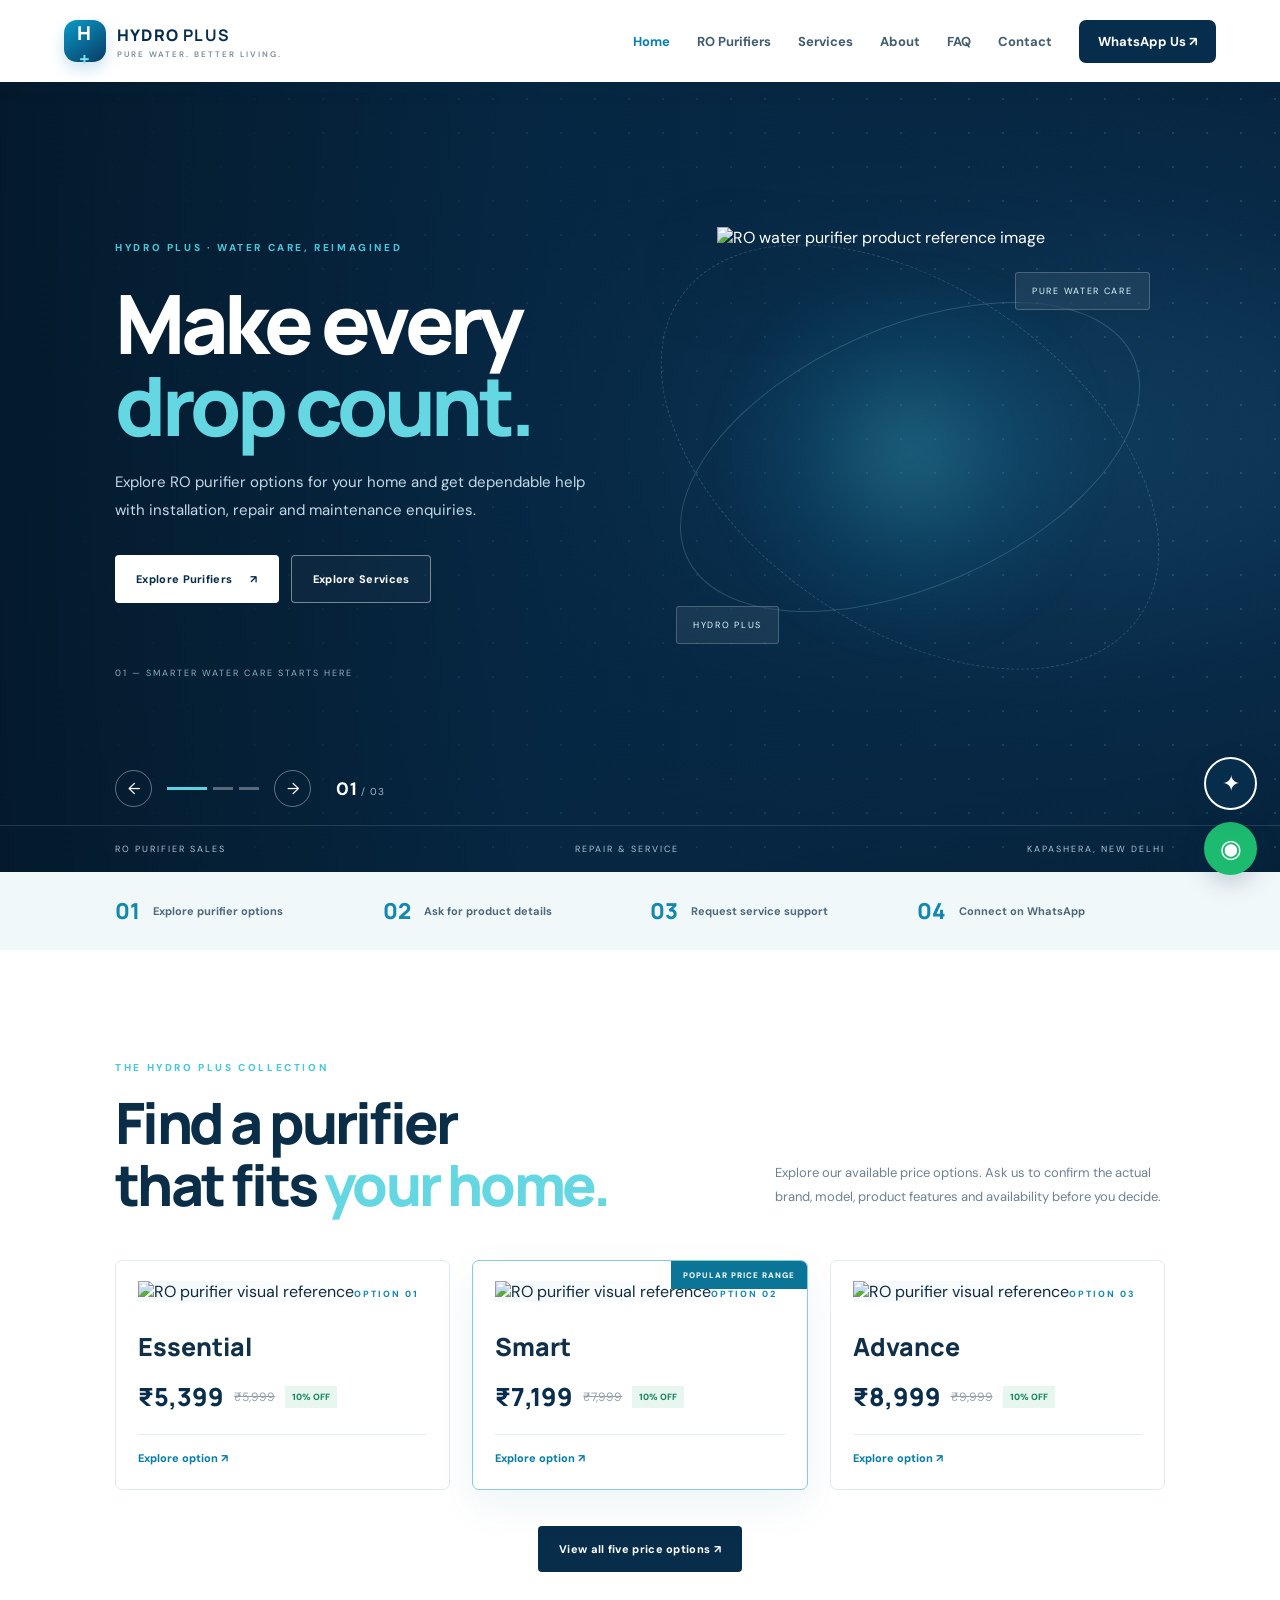
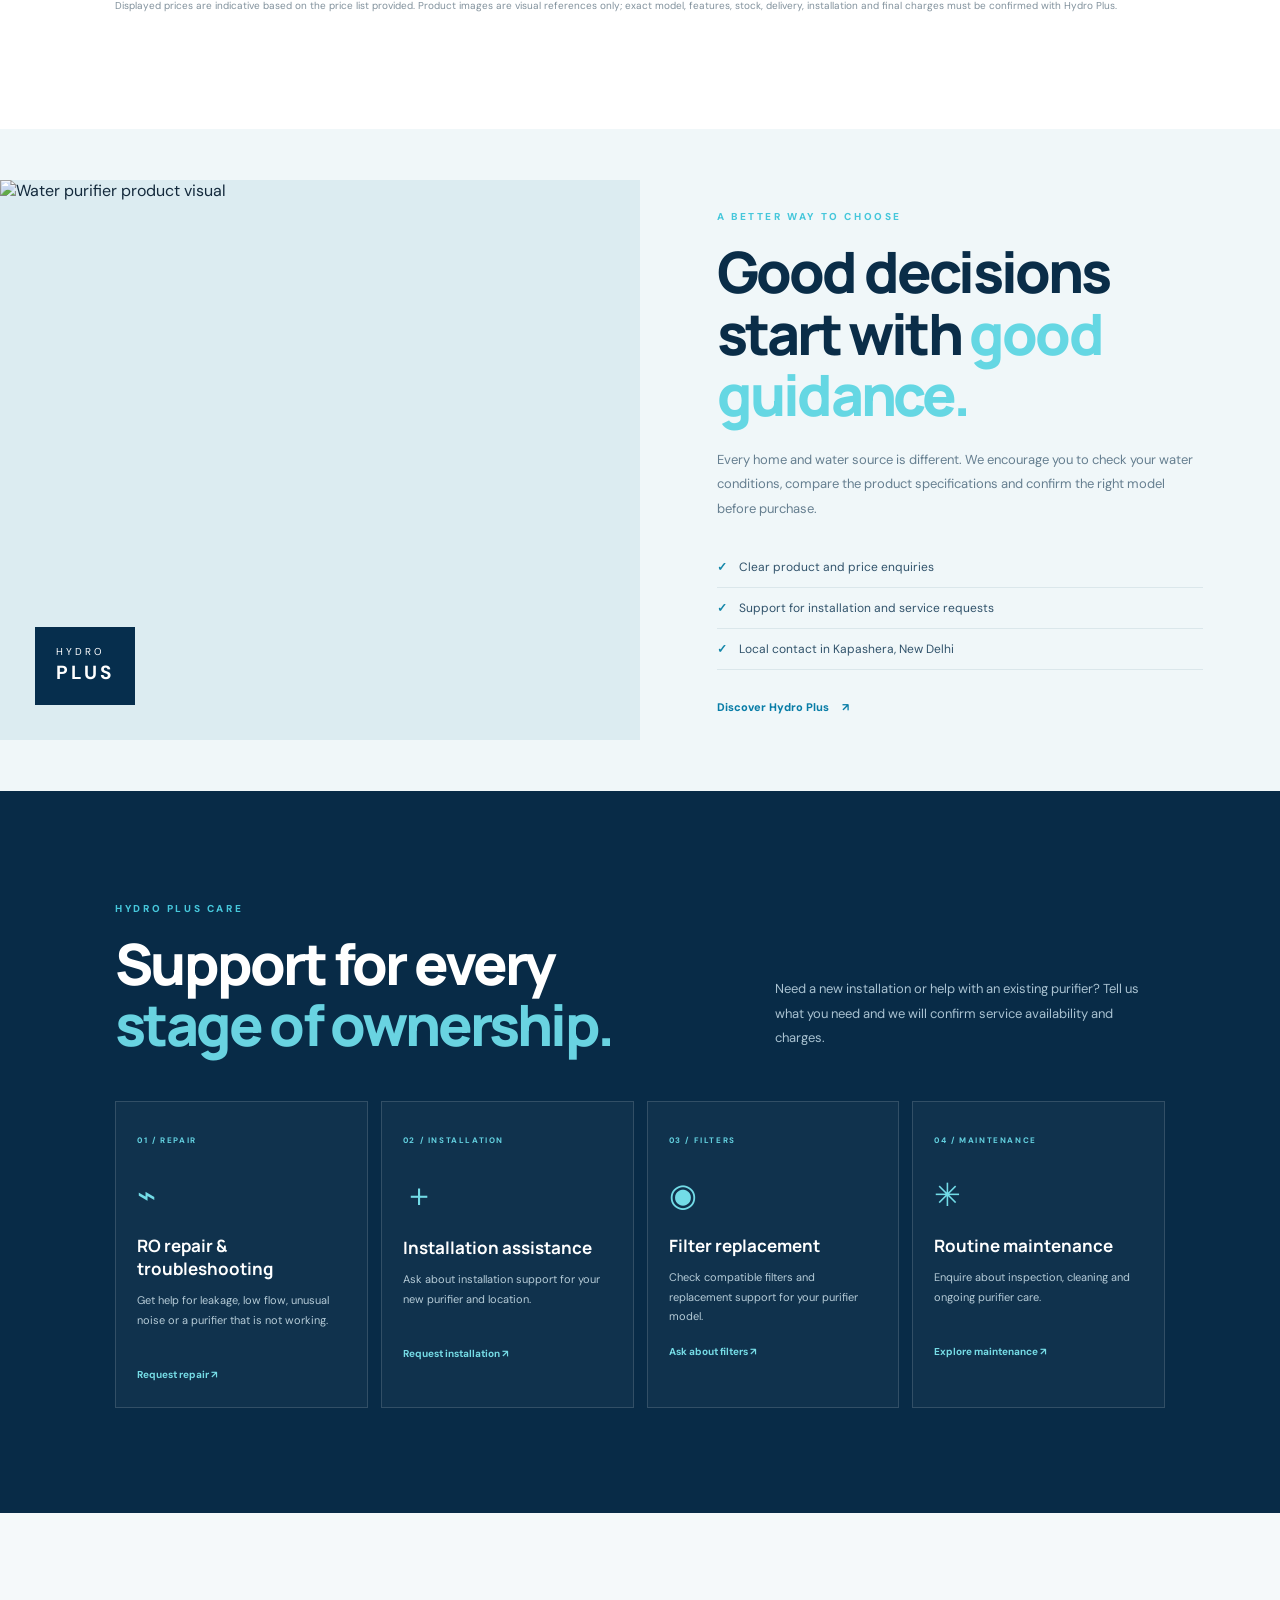
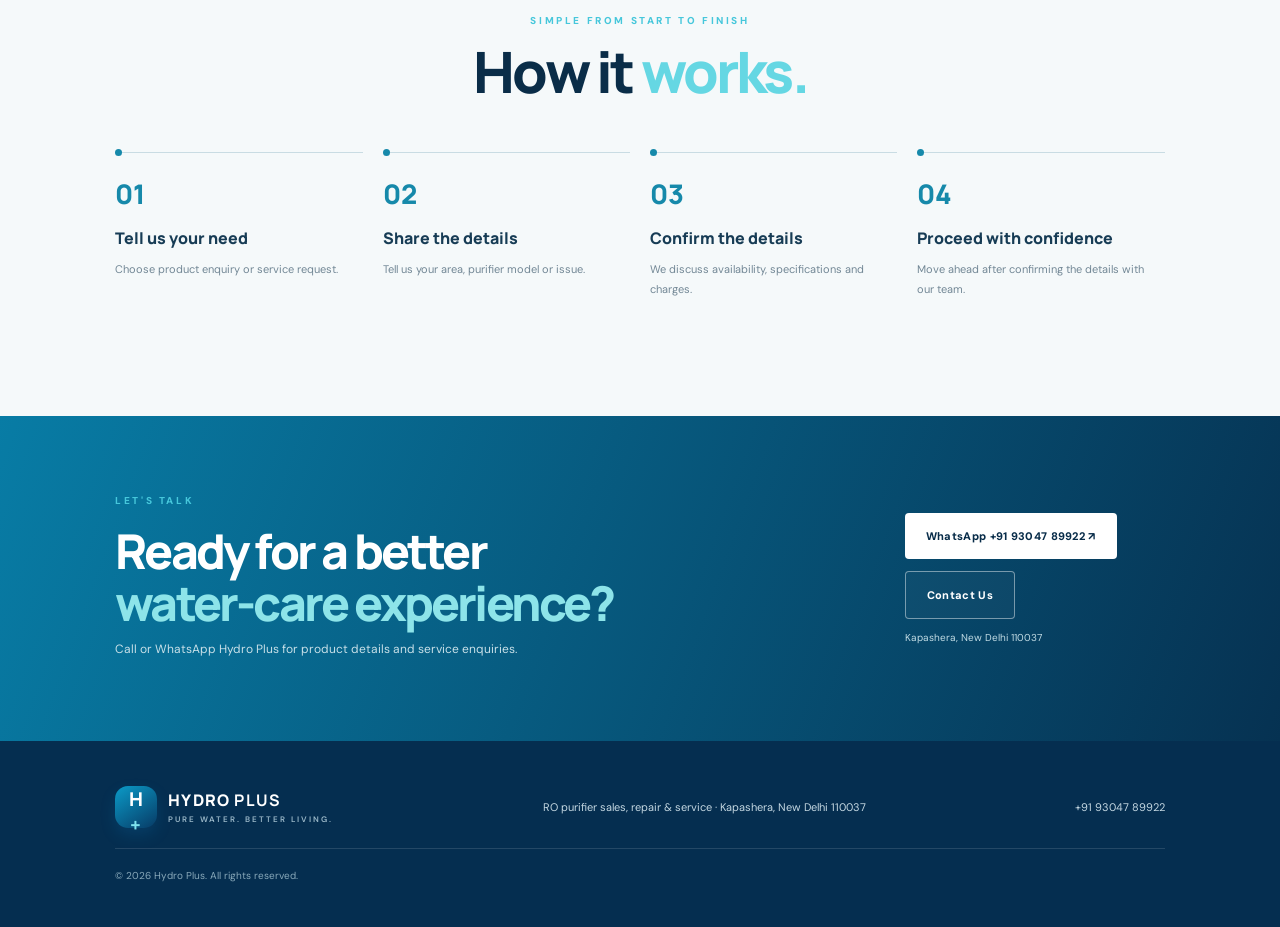
==== commit f2b4f7ec: "Refresh all homepage RO visuals and add graceful image fallback" ====
--- a/index.html
+++ b/index.html
@@ -1,27 +1,27 @@
 <!doctype html><html lang="en"><head><meta charset="utf-8"><meta name="viewport" content="width=device-width,initial-scale=1"><meta name="description" content="Hydro Plus RO purifier sales, repair, installation assistance and maintenance enquiries in Kapashera, New Delhi."><meta name="theme-color" content="#061d32"><title>Hydro Plus | Premium RO Purifier Sales & Service</title><link rel="stylesheet" href="assets/css/style.css"></head><body><header class="site-header"><a class="brand" href="index.html"><span class="brand-mark">H<span>+</span></span><span>HYDRO <b>PLUS</b><small>PURE WATER. BETTER LIVING.</small></span></a><button class="menu-toggle" id="menuToggle" aria-label="Open navigation">☰</button><nav id="mainNav"><a href="index.html">Home</a><a href="products.html">RO Purifiers</a><a href="services.html">Services</a><a href="about.html">About</a><a href="faq.html">FAQ</a><a href="contact.html">Contact</a><a class="nav-cta" href="https://wa.me/919304789922?text=Hello%20Hydro%20Plus%2C%20I%20need%20help." target="_blank" rel="noopener">WhatsApp Us ↗</a></nav></header><main><section class="hp-hero" id="home">
 <div class="hp-hero-bg"></div>
-<div class="hp-slide active" data-slide="0" data-image="https://www.kent.co.in/images/ro/kent-supreme-copper/kent-supreme-copper-mobile-banner.png">
+<div class="hp-slide active" data-slide="0" data-image="https://livpure.com/cdn/shop/files/livpure-livpure-allura-premia-water-purifier-37996012568729.jpg?v=1737448221&width=900">
 <div class="hp-hero-copy"><span class="hp-kicker">HYDRO PLUS · WATER CARE, REIMAGINED</span><h1>Make every<br><i>drop count.</i></h1><p>Explore RO purifier options for your home and get dependable help with installation, repair and maintenance enquiries.</p><div class="hp-actions"><a class="hp-btn hp-btn-white" href="products.html">Explore Purifiers <b>↗</b></a><a class="hp-btn hp-btn-outline" href="services.html">Explore Services</a></div><small class="hp-slide-caption">01 — SMARTER WATER CARE STARTS HERE</small></div>
-<div class="hp-product-stage"><div class="hp-orbit orbit-one"></div><div class="hp-orbit orbit-two"></div><div class="hp-product-glow"></div><img src="https://www.kent.co.in/images/enlarge/kent-grand-star-w-enlarge-view.png" alt="RO water purifier product visual" fetchpriority="high"><span class="hp-float-chip chip-top">PURE WATER CARE</span><span class="hp-float-chip chip-bottom">HYDRO PLUS</span></div>
+<div class="hp-product-stage"><div class="hp-orbit orbit-one"></div><div class="hp-orbit orbit-two"></div><div class="hp-product-glow"></div><img src="https://livpure.com/cdn/shop/files/livpure-ro-livpure-sereno-ss-ro-uv-uf-copper-39726910177433.png?v=1737449428&width=900" alt="RO water purifier product reference image" fetchpriority="high"><span class="hp-float-chip chip-top">PURE WATER CARE</span><span class="hp-float-chip chip-bottom">HYDRO PLUS</span></div>
 </div>
-<div class="hp-slide" data-slide="1" data-image="https://surajbusiness.com/cdn/shop/files/Aquaguard_Slim_Glass_9-Stage_RO_UV_Water_Purifier_Premium_Glass_Design_Built-in_TDS_Indicator_Smart_Alerts_3.6L_Tank_Wall_Mount_1024x_c31d84d8-33b1-4a94-a52b-6697232d36ba.jpg?v=1770556040&width=1445">
+<div class="hp-slide" data-slide="1" data-image="https://livpure.com/cdn/shop/files/livpure-ro-livpure-eterna-ro-uv-copper-1146499982.jpg?v=1741817127&width=900">
 <div class="hp-hero-copy"><span class="hp-kicker">CHOOSE WITH CONFIDENCE</span><h1>Your home.<br><i>Your water.</i></h1><p>Compare available purifier price options, ask for exact model details and choose after understanding what suits your needs.</p><div class="hp-actions"><a class="hp-btn hp-btn-white" href="products.html">View Price Options <b>↗</b></a><a class="hp-btn hp-btn-outline" href="contact.html">Talk to Our Team</a></div><small class="hp-slide-caption">02 — PRODUCT OPTIONS, CLEAR GUIDANCE</small></div>
-<div class="hp-product-stage"><div class="hp-orbit orbit-one"></div><div class="hp-orbit orbit-two"></div><div class="hp-product-glow"></div><img src="https://rodekho.com/wp-content/uploads/2025/02/WhatsApp-Image-2025-03-11-at-8.42.13-AM-2.jpeg" alt="Domestic water purifier visual reference"><span class="hp-float-chip chip-top">HOME WATER SOLUTIONS</span><span class="hp-float-chip chip-bottom">FIND YOUR FIT</span></div>
+<div class="hp-product-stage"><div class="hp-orbit orbit-one"></div><div class="hp-orbit orbit-two"></div><div class="hp-product-glow"></div><img src="https://livpure.com/cdn/shop/files/livpure-livpure-allura-premia-water-purifier-37996012568729.jpg?v=1737448221&width=900" alt="RO water purifier product reference image"><span class="hp-float-chip chip-top">HOME WATER SOLUTIONS</span><span class="hp-float-chip chip-bottom">FIND YOUR FIT</span></div>
 </div>
-<div class="hp-slide" data-slide="2" data-image="https://www.kent.co.in/images/enlarge/kent-grand-star-w-enlarge-view.png">
+<div class="hp-slide" data-slide="2" data-image="https://livpure.com/cdn/shop/files/livpure-ro-livpure-sereno-ss-ro-uv-uf-copper-39726910177433.png?v=1737449428&width=900">
 <div class="hp-hero-copy"><span class="hp-kicker">CARE THAT GOES BEYOND THE PRODUCT</span><h1>Here for your<br><i>water needs.</i></h1><p>From repair enquiries to filter replacement and installation assistance, connect with Hydro Plus in Kapashera, New Delhi.</p><div class="hp-actions"><a class="hp-btn hp-btn-white" href="services.html">Book a Service Enquiry <b>↗</b></a><a class="hp-btn hp-btn-outline" href="https://wa.me/919304789922" target="_blank" rel="noopener">WhatsApp Us</a></div><small class="hp-slide-caption">03 — SALES · SERVICE · SUPPORT</small></div>
-<div class="hp-product-stage"><div class="hp-orbit orbit-one"></div><div class="hp-orbit orbit-two"></div><div class="hp-product-glow"></div><img src="https://www.kent.co.in/images/ro/kent-supreme-copper/kent-supreme-copper-mobile-banner.png" alt="Water purifier product visual"><span class="hp-float-chip chip-top">LOCAL WATER CARE</span><span class="hp-float-chip chip-bottom">KAPASHERA · NEW DELHI</span></div>
+<div class="hp-product-stage"><div class="hp-orbit orbit-one"></div><div class="hp-orbit orbit-two"></div><div class="hp-product-glow"></div><img src="https://livpure.com/cdn/shop/files/livpure-livpure-allura-premia-water-purifier-37996012568729.jpg?v=1737448221&width=900" alt="Water purifier product visual"><span class="hp-float-chip chip-top">LOCAL WATER CARE</span><span class="hp-float-chip chip-bottom">KAPASHERA · NEW DELHI</span></div>
 </div>
 <div class="hp-hero-controls"><button class="hp-arrow" id="hpPrev" aria-label="Previous slide">←</button><div class="hp-dots"><button class="active" aria-label="Slide 1"></button><button aria-label="Slide 2"></button><button aria-label="Slide 3"></button></div><button class="hp-arrow" id="hpNext" aria-label="Next slide">→</button><span class="hp-slide-number"><b id="hpCurrent">01</b> / 03</span></div>
 <div class="hp-bottom-note"><span>RO PURIFIER SALES</span><span>REPAIR & SERVICE</span><span>KAPASHERA, NEW DELHI</span></div>
 </section>
 <section class="hp-proof"><div><b>01</b><span>Explore purifier options</span></div><div><b>02</b><span>Ask for product details</span></div><div><b>03</b><span>Request service support</span></div><div><b>04</b><span>Connect on WhatsApp</span></div></section>
 <section class="hp-section hp-collection"><div class="hp-section-heading"><div><span class="hp-eyebrow">THE HYDRO PLUS COLLECTION</span><h2>Find a purifier<br>that fits <em>your home.</em></h2></div><p>Explore our available price options. Ask us to confirm the actual brand, model, product features and availability before you decide.</p></div><div class="hp-price-grid">
-<article class="hp-price-card"><img src="https://www.kent.co.in/images/enlarge/kent-grand-star-w-enlarge-view.png" alt="RO purifier visual reference" loading="lazy"><span>OPTION 01</span><h3>Essential</h3><div><b>₹5,399</b><del>₹5,999</del><small>10% OFF</small></div><a href="products.html">Explore option ↗</a></article>
-<article class="hp-price-card featured"><label>POPULAR PRICE RANGE</label><img src="https://rodekho.com/wp-content/uploads/2025/02/WhatsApp-Image-2025-03-11-at-8.42.13-AM-2.jpeg" alt="RO purifier visual reference" loading="lazy"><span>OPTION 02</span><h3>Smart</h3><div><b>₹7,199</b><del>₹7,999</del><small>10% OFF</small></div><a href="products.html">Explore option ↗</a></article>
-<article class="hp-price-card"><img src="https://surajbusiness.com/cdn/shop/files/Aquaguard_Slim_Glass_9-Stage_RO_UV_Water_Purifier_Premium_Glass_Design_Built-in_TDS_Indicator_Smart_Alerts_3.6L_Tank_Wall_Mount_1024x_c31d84d8-33b1-4a94-a52b-6697232d36ba.jpg?v=1770556040&width=1445" alt="RO purifier visual reference" loading="lazy"><span>OPTION 03</span><h3>Advance</h3><div><b>₹8,999</b><del>₹9,999</del><small>10% OFF</small></div><a href="products.html">Explore option ↗</a></article>
+<article class="hp-price-card"><img src="https://livpure.com/cdn/shop/files/livpure-ro-livpure-sereno-ss-ro-uv-uf-copper-39726910177433.png?v=1737449428&width=900" alt="RO purifier visual reference" loading="lazy"><span>OPTION 01</span><h3>Essential</h3><div><b>₹5,399</b><del>₹5,999</del><small>10% OFF</small></div><a href="products.html">Explore option ↗</a></article>
+<article class="hp-price-card featured"><label>POPULAR PRICE RANGE</label><img src="https://livpure.com/cdn/shop/files/livpure-livpure-allura-premia-water-purifier-37996012568729.jpg?v=1737448221&width=900" alt="RO purifier visual reference" loading="lazy"><span>OPTION 02</span><h3>Smart</h3><div><b>₹7,199</b><del>₹7,999</del><small>10% OFF</small></div><a href="products.html">Explore option ↗</a></article>
+<article class="hp-price-card"><img src="https://livpure.com/cdn/shop/files/livpure-ro-livpure-eterna-ro-uv-copper-1146499982.jpg?v=1741817127&width=900" alt="RO purifier visual reference" loading="lazy"><span>OPTION 03</span><h3>Advance</h3><div><b>₹8,999</b><del>₹9,999</del><small>10% OFF</small></div><a href="products.html">Explore option ↗</a></article>
 </div><div class="hp-center"><a class="hp-btn hp-btn-dark" href="products.html">View all five price options ↗</a></div><p class="hp-disclaimer">Displayed prices are indicative based on the price list provided. Product images are visual references only; exact model, features, stock, delivery, installation and final charges must be confirmed with Hydro Plus.</p></section>
-<section class="hp-story"><div class="hp-story-image"><img src="https://www.kent.co.in/images/ro/kent-supreme-copper/kent-supreme-copper-mobile-banner.png" alt="Water purifier product visual" loading="lazy"><div class="hp-image-stamp">HYDRO<br><b>PLUS</b></div></div><div class="hp-story-copy"><span class="hp-eyebrow">A BETTER WAY TO CHOOSE</span><h2>Good decisions<br>start with <em>good guidance.</em></h2><p>Every home and water source is different. We encourage you to check your water conditions, compare the product specifications and confirm the right model before purchase.</p><ul><li>Clear product and price enquiries</li><li>Support for installation and service requests</li><li>Local contact in Kapashera, New Delhi</li></ul><a class="hp-text-link" href="about.html">Discover Hydro Plus <b>↗</b></a></div></section>
+<section class="hp-story"><div class="hp-story-image"><img src="https://livpure.com/cdn/shop/files/livpure-livpure-allura-premia-water-purifier-37996012568729.jpg?v=1737448221&width=900" alt="Water purifier product visual" loading="lazy"><div class="hp-image-stamp">HYDRO<br><b>PLUS</b></div></div><div class="hp-story-copy"><span class="hp-eyebrow">A BETTER WAY TO CHOOSE</span><h2>Good decisions<br>start with <em>good guidance.</em></h2><p>Every home and water source is different. We encourage you to check your water conditions, compare the product specifications and confirm the right model before purchase.</p><ul><li>Clear product and price enquiries</li><li>Support for installation and service requests</li><li>Local contact in Kapashera, New Delhi</li></ul><a class="hp-text-link" href="about.html">Discover Hydro Plus <b>↗</b></a></div></section>
 <section class="hp-service-section"><div class="hp-section-heading"><div><span class="hp-eyebrow">HYDRO PLUS CARE</span><h2>Support for every<br><em>stage of ownership.</em></h2></div><p>Need a new installation or help with an existing purifier? Tell us what you need and we will confirm service availability and charges.</p></div><div class="hp-service-grid">
 <a class="hp-service-card" href="services.html"><span>01 / REPAIR</span><div class="hp-service-icon">⌁</div><h3>RO repair & troubleshooting</h3><p>Get help for leakage, low flow, unusual noise or a purifier that is not working.</p><b>Request repair ↗</b></a>
 <a class="hp-service-card" href="services.html"><span>02 / INSTALLATION</span><div class="hp-service-icon">＋</div><h3>Installation assistance</h3><p>Ask about installation support for your new purifier and location.</p><b>Request installation ↗</b></a>
--- a/assets/css/style.css
+++ b/assets/css/style.css
@@ -1,2 +1,5 @@
 @import url('https://fonts.googleapis.com/css2?family=DM+Sans:wght@400;500;600;700;800&family=Manrope:wght@400;500;600;700;800&display=swap');
-:root{--navy:#062d4c;--blue:#087db7;--cyan:#64d8e5;--ink:#112b40;--muted:#63798b;--pale:#edf7fb;--line:#e1edf2;--white:#fff;--gold:#c9a96e}*{box-sizing:border-box}html{scroll-behavior:smooth;scroll-padding-top:90px}body{margin:0;font-family:'DM Sans',sans-serif;color:var(--ink);background:#fff}a{color:inherit;text-decoration:none}button,input,textarea,select{font:inherit}.site-header{height:82px;padding:0 max(5vw,24px);display:flex;align-items:center;justify-content:space-between;background:#fff;position:sticky;top:0;z-index:30;box-shadow:0 5px 24px #0c42600b}.brand{display:flex;align-items:center;gap:11px;font:800 16px Manrope;letter-spacing:1.2px;color:var(--navy)}.brand small{display:block;font:600 8px 'DM Sans';letter-spacing:2px;color:#7a8c9b;margin-top:3px}.brand-mark{width:42px;height:42px;border-radius:13px;background:linear-gradient(145deg,#0b9bc8,#073b66);color:white;display:grid;place-items:center;font-size:19px;box-shadow:0 7px 15px #0879b933}.brand-mark span{color:#7fe3ee}.site-header nav{display:flex;align-items:center;gap:27px;font-size:13px;font-weight:700;color:#425c70}.site-header nav a:hover,.site-header nav a.active{color:var(--blue)}.nav-cta{background:var(--navy);color:white!important;padding:13px 19px;border-radius:7px}.menu-toggle{display:none;border:0;background:none;font-size:25px;color:var(--navy)}.hero{min-height:650px;height:min(760px,78vw);position:relative;overflow:hidden;background:#06395f url('https://www.kent.co.in/images/ro/kent-supreme-copper/kent-supreme-copper-mobile-banner.png') center/cover no-repeat;transition:background-image .8s ease}.hero:before{content:'';position:absolute;inset:0;background:linear-gradient(90deg,#041e35ed 0%,#073b66bd 48%,#073b6640 100%)}.hero:after{content:'';position:absolute;inset:0;background:linear-gradient(0deg,#052b4980,transparent 50%)}.hero-content{position:relative;z-index:1;color:white;padding:125px 9vw 70px;max-width:850px;animation:rise .8s ease}.eyebrow{font-size:10px;font-weight:800;letter-spacing:2.5px;color:#1686b8}.eyebrow.light{color:#91e4ed}.hero h1{font:800 clamp(48px,7vw,88px)/1.05 Manrope;letter-spacing:-4px;margin:25px 0}.hero h1 em,h2 em{font-style:normal;color:#69d3e1}.hero-content>p{font-size:17px;line-height:1.8;color:#e1edf4;max-width:500px}.hero-actions{display:flex;gap:13px;margin-top:32px}.btn{border:0;display:inline-flex;align-items:center;justify-content:center;gap:20px;padding:16px 22px;border-radius:6px;font-weight:800;font-size:12px;cursor:pointer;transition:.25s}.btn:hover{transform:translateY(-3px);box-shadow:0 12px 25px #052c4930}.btn-primary{background:#fff;color:var(--navy)}.btn-glass{border:1px solid #ffffff75;color:white;background:#ffffff15}.btn-dark{background:var(--navy);color:white}.btn-light{background:#fff;color:var(--navy)}.hero-note{margin-top:54px;font-size:11px;letter-spacing:1px;color:#d2e5ef}.pulse{display:inline-block;width:7px;height:7px;background:#73e2ca;border-radius:50%;margin-right:9px;box-shadow:0 0 0 5px #73e2ca30}.hero-count{position:absolute;right:9vw;bottom:53px;color:#fff;font-size:12px;z-index:2}.hero-count b{font-size:24px}.slider-dots{position:absolute;right:9vw;bottom:25px;display:flex;gap:7px;z-index:2}.slider-dots button{width:23px;height:3px;border:0;background:#ffffff70;padding:0;cursor:pointer}.slider-dots button.active{background:#7be0e9;width:40px}.trust-strip{display:grid;grid-template-columns:repeat(4,1fr);padding:27px 9vw;background:#f2f8fb;gap:20px}.trust-strip div{display:flex;align-items:center;gap:13px}.trust-strip b{font:800 22px Manrope;color:#1686b8}.trust-strip span{font-size:12px;font-weight:700;color:#526d80}.section{padding:100px 9vw}.section-head{display:flex;justify-content:space-between;align-items:end;gap:40px;margin-bottom:45px}.section-head h2,.service-copy h2,.about-card h2,.page-hero h1{font:800 clamp(34px,4vw,52px)/1.13 Manrope;letter-spacing:-2px;margin:14px 0 0}.section-head h2 em,.service-copy h2 em{color:#1686b8}.section-head>p{max-width:390px;color:var(--muted);font-size:13px;line-height:1.8;margin:0 0 5px}.product-grid{display:grid;grid-template-columns:repeat(3,1fr);gap:22px}.product-card{border:1px solid var(--line);border-radius:12px;overflow:hidden;background:white;transition:.35s;box-shadow:0 5px 25px #0a456509}.product-card:hover{transform:translateY(-8px);box-shadow:0 20px 45px #0a45651c}.product-image{height:260px;position:relative;background:#edf5f8;overflow:hidden}.product-image img{width:100%;height:100%;object-fit:contain;padding:16px;transition:transform .6s}.product-card:hover .product-image img{transform:scale(1.06)}.product-tag{position:absolute;z-index:1;top:15px;left:15px;background:#fff;color:var(--navy);font-size:9px;font-weight:800;letter-spacing:1px;padding:8px 10px;border-radius:3px}.product-info{padding:23px}.product-kicker{font-size:9px;font-weight:800;letter-spacing:1.8px;color:#1985b5}.product-info h3{font:800 24px Manrope;margin:8px 0}.product-info p{min-height:43px;color:var(--muted);font-size:12px;line-height:1.7}.price-line{display:flex;align-items:center;gap:9px;margin:20px 0}.price-line strong{font:800 25px Manrope;color:var(--navy)}.price-line del{font-size:12px;color:#91a1ad}.price-line span{font-size:9px;font-weight:800;color:#16855d;background:#e8f8ef;padding:5px 7px;border-radius:4px}.text-link{font-size:11px;font-weight:800;color:#0879b9}.fine-print{font-size:10px;color:#7b8c98;line-height:1.7;margin-top:25px}.service-band{display:grid;grid-template-columns:1fr 1fr;background:#f0f7fa}.service-visual{position:relative;min-height:650px;overflow:hidden;background:#d8eaf0}.service-visual>img{width:100%;height:100%;position:absolute;object-fit:cover}.service-visual:after{content:'';position:absolute;inset:0;background:linear-gradient(0deg,#062e50b8,transparent 65%)}.visual-label{position:absolute;z-index:1;bottom:55px;left:9%;color:white}.visual-label span{font-size:9px;letter-spacing:2px;font-weight:800;color:#9ae8ed}.visual-label b{display:block;font:800 42px/1.1 Manrope;margin-top:13px}.service-copy{padding:85px 10%}.service-copy>p{color:var(--muted);font-size:13px;line-height:1.8;margin:20px 0 28px}.service-list>div{display:flex;gap:17px;padding:17px 0;border-top:1px solid #d9e7ed}.service-list>div>span{font:800 18px Manrope;color:#1686b8}.service-list h3{font-size:14px;margin:0 0 5px}.service-list p{font-size:11px;line-height:1.7;color:var(--muted);margin:0}.service-copy .btn{margin-top:25px}.about-section{display:grid;grid-template-columns:1.5fr .8fr;gap:22px}.about-card{background:linear-gradient(125deg,#073b66,#087eaf);border-radius:14px;padding:60px;color:white}.about-card h2{margin:20px 0}.about-card p{max-width:500px;color:#d7eaf2;font-size:13px;line-height:1.8;margin-bottom:28px}.about-stat{border-radius:14px;background:#eaf6fa;padding:55px 35px;display:flex;flex-direction:column;justify-content:center}.about-stat span{font-size:10px;font-weight:800;letter-spacing:2px;color:#1686b8}.about-stat b{font:800 36px/1.2 Manrope;margin:20px 0}.about-stat small{color:var(--muted)}.contact-section{background:#f8fbfc}.contact-layout{display:grid;grid-template-columns:.8fr 1.2fr;gap:70px}.contact-details{display:flex;flex-direction:column;align-items:flex-start;gap:30px}.contact-item span{display:block;font-size:9px;font-weight:800;letter-spacing:1.7px;color:#1686b8;margin-bottom:9px}.contact-item b,.contact-item a{font:700 17px Manrope}.contact-form{background:white;padding:30px;border:1px solid var(--line);border-radius:12px;box-shadow:0 10px 35px #16425c08}.contact-form label{display:block;font-size:11px;font-weight:800;color:#405a6e;margin-bottom:17px}.form-row{display:grid;grid-template-columns:1fr 1fr;gap:16px}.contact-form input,.contact-form textarea,.contact-form select{display:block;width:100%;margin-top:8px;padding:13px;border:1px solid #dce8ee;border-radius:6px;background:#fbfdfe;color:var(--ink);outline:none;font-size:12px}.contact-form input:focus,.contact-form textarea:focus,.contact-form select:focus{border-color:#1686b8}.contact-form textarea{resize:vertical}.contact-form small{display:block;color:#82929d;font-size:10px;margin-top:12px}footer{background:#052e50;color:#d3e3eb;padding:45px 9vw;display:flex;align-items:center;justify-content:space-between;gap:20px;flex-wrap:wrap}footer .brand{color:white}footer .brand small{color:#9bb8c8}footer p,footer>a:not(.brand){font-size:11px;color:#c5d8e2}footer>small{width:100%;font-size:10px;color:#89a9ba;border-top:1px solid #ffffff20;padding-top:20px}.float-whatsapp,.chat-launch{position:fixed;z-index:40;right:23px;width:53px;height:53px;border-radius:50%;display:grid;place-items:center;box-shadow:0 8px 24px #062f4c35}.float-whatsapp{bottom:25px;background:#1dbb70;color:white;font-size:25px}.chat-launch{bottom:90px;background:var(--navy);color:white;border:2px solid white;font-size:22px;cursor:pointer}.chat-box{display:none;position:fixed;z-index:41;right:22px;bottom:155px;width:min(350px,calc(100vw - 30px));height:420px;background:white;border-radius:13px;box-shadow:0 20px 60px #092f4c35;overflow:hidden;border:1px solid var(--line)}.chat-box.open{display:flex;flex-direction:column;animation:rise .25s ease}.chat-head{background:var(--navy);color:white;padding:17px;display:flex;justify-content:space-between;align-items:center}.chat-head b,.chat-head small{display:block}.chat-head b{font-size:13px}.chat-head small{font-size:10px;color:#b9d6e5;margin-top:4px}.chat-head button{border:0;background:none;color:white;font-size:25px;cursor:pointer}.chat-messages{padding:15px;flex:1;overflow:auto;background:#f5f9fb}.bot-message,.user-message{max-width:88%;padding:11px 12px;border-radius:10px;font-size:11px;line-height:1.6;margin-bottom:10px}.bot-message{background:white;border:1px solid var(--line)}.user-message{margin-left:auto;background:#dff3fa;color:#174766}.chat-box form{display:flex;padding:10px;border-top:1px solid var(--line);gap:7px}.chat-box input{min-width:0;flex:1;border:1px solid var(--line);border-radius:6px;padding:11px;font-size:11px}.chat-box form button{border:0;background:var(--navy);color:white;border-radius:6px;width:40px;cursor:pointer}.page-hero{padding:105px 9vw 95px;color:white;background:linear-gradient(105deg,#041f38ed,#075f8bbd),url('https://www.kent.co.in/images/ro/kent-supreme-copper/kent-supreme-copper-mobile-banner.png') center/cover;position:relative;overflow:hidden}.page-hero:after{content:'';position:absolute;width:420px;height:420px;border:1px solid #ffffff20;border-radius:50%;right:8%;top:-180px;box-shadow:0 0 0 40px #ffffff08,0 0 0 80px #ffffff05}.page-hero h1{font-size:clamp(42px,6vw,68px);max-width:760px;position:relative;z-index:1}.page-hero p{max-width:590px;line-height:1.8;color:#d8eaf2;font-size:14px;position:relative;z-index:1}.crumb{font-size:10px;letter-spacing:2px;color:#9be3ea;font-weight:800}.content-grid{display:grid;grid-template-columns:repeat(3,1fr);gap:20px}.info-card{padding:28px;border:1px solid var(--line);border-radius:12px;background:white;transition:.3s}.info-card:hover{transform:translateY(-6px);box-shadow:0 16px 35px #0a456512}.info-card .num{font:800 30px Manrope;color:#1686b8}.info-card h3{font:800 19px Manrope;margin:14px 0 9px}.info-card p{font-size:12px;line-height:1.8;color:var(--muted);margin:0}.service-detail{display:grid;grid-template-columns:1fr 1fr;gap:40px;align-items:center;margin:25px 0 70px}.service-detail:nth-child(even) .detail-photo{order:2}.detail-photo{height:330px;border-radius:14px;overflow:hidden;background:#eaf4f8}.detail-photo img{width:100%;height:100%;object-fit:cover}.detail-copy h2{font:800 30px Manrope;margin:10px 0}.detail-copy p,.detail-copy li{font-size:13px;line-height:1.9;color:var(--muted)}.detail-copy ul{padding-left:18px}.faq-list{max-width:850px;margin:auto}.faq-list details{border-bottom:1px solid var(--line);padding:20px 0}.faq-list summary{font-weight:800;cursor:pointer;list-style:none;display:flex;justify-content:space-between;gap:15px}.faq-list summary:after{content:'+';color:var(--blue);font-size:20px}.faq-list details[open] summary:after{content:'−'}.faq-list p{font-size:13px;line-height:1.8;color:var(--muted);max-width:760px}.reveal{opacity:0;transform:translateY(24px);transition:opacity .7s ease,transform .7s ease}.reveal.visible{opacity:1;transform:none}.gold-line{height:2px;width:55px;background:var(--gold);margin:20px 0}.map-panel{min-height:250px;border-radius:14px;background:linear-gradient(130deg,#e5f2f7,#f6fbfd);display:grid;place-items:center;text-align:center;padding:30px}.map-panel b{font:800 24px Manrope}.map-panel p{color:var(--muted);font-size:12px}@keyframes rise{from{opacity:0;transform:translateY(18px)}to{opacity:1;transform:translateY(0)}}@media(max-width:900px){.site-header nav{gap:15px}.section{padding:75px 6vw}.product-grid,.content-grid{grid-template-columns:repeat(2,1fr)}.service-copy{padding:65px 7%}.about-section{padding-top:70px;padding-bottom:70px}.contact-layout{gap:35px}.trust-strip{padding:25px 6vw}}@media(max-width:680px){.site-header{height:70px;padding:0 20px}.menu-toggle{display:block}.site-header nav{display:none;position:absolute;top:70px;left:0;right:0;background:white;padding:20px;box-shadow:0 15px 20px #092f4c15;flex-direction:column;align-items:stretch;gap:18px}.site-header nav.open{display:flex}.nav-cta{text-align:center}.hero{height:650px;min-height:0;background-position:60% center}.hero-content{padding:105px 7vw 50px}.hero h1{font-size:53px;letter-spacing:-2.5px}.hero-content>p{font-size:14px}.hero-count{right:7vw}.slider-dots{right:7vw}.trust-strip{grid-template-columns:1fr 1fr;gap:20px;padding:25px 7vw}.section{padding:70px 7vw}.section-head{display:block}.section-head>p{margin-top:17px}.section-head h2,.service-copy h2,.about-card h2{font-size:37px}.product-grid,.content-grid{grid-template-columns:1fr;gap:17px}.product-image{height:245px}.service-band{grid-template-columns:1fr}.service-visual{min-height:390px}.service-copy{padding:65px 7vw}.about-section{grid-template-columns:1fr}.about-card{padding:40px 27px}.about-stat{padding:35px 27px}.contact-layout{grid-template-columns:1fr;gap:35px}.form-row{grid-template-columns:1fr;gap:0}.contact-form{padding:22px}footer{padding:40px 7vw;display:grid;grid-template-columns:1fr;gap:12px}.hero-actions{flex-wrap:wrap}.hero-note{margin-top:40px}.page-hero{padding:75px 7vw}.page-hero h1{font-size:43px}.service-detail{grid-template-columns:1fr;gap:22px;margin-bottom:50px}.service-detail:nth-child(even) .detail-photo{order:0}.detail-photo{height:250px}}+:root{--navy:#062d4c;--blue:#087db7;--cyan:#64d8e5;--ink:#112b40;--muted:#63798b;--pale:#edf7fb;--line:#e1edf2;--white:#fff;--gold:#c9a96e}*{box-sizing:border-box}html{scroll-behavior:smooth;scroll-padding-top:90px}body{margin:0;font-family:'DM Sans',sans-serif;color:var(--ink);background:#fff}a{color:inherit;text-decoration:none}button,input,textarea,select{font:inherit}.site-header{height:82px;padding:0 max(5vw,24px);display:flex;align-items:center;justify-content:space-between;background:#fff;position:sticky;top:0;z-index:30;box-shadow:0 5px 24px #0c42600b}.brand{display:flex;align-items:center;gap:11px;font:800 16px Manrope;letter-spacing:1.2px;color:var(--navy)}.brand small{display:block;font:600 8px 'DM Sans';letter-spacing:2px;color:#7a8c9b;margin-top:3px}.brand-mark{width:42px;height:42px;border-radius:13px;background:linear-gradient(145deg,#0b9bc8,#073b66);color:white;display:grid;place-items:center;font-size:19px;box-shadow:0 7px 15px #0879b933}.brand-mark span{color:#7fe3ee}.site-header nav{display:flex;align-items:center;gap:27px;font-size:13px;font-weight:700;color:#425c70}.site-header nav a:hover,.site-header nav a.active{color:var(--blue)}.nav-cta{background:var(--navy);color:white!important;padding:13px 19px;border-radius:7px}.menu-toggle{display:none;border:0;background:none;font-size:25px;color:var(--navy)}.hero{min-height:650px;height:min(760px,78vw);position:relative;overflow:hidden;background:#06395f url('https://www.kent.co.in/images/ro/kent-supreme-copper/kent-supreme-copper-mobile-banner.png') center/cover no-repeat;transition:background-image .8s ease}.hero:before{content:'';position:absolute;inset:0;background:linear-gradient(90deg,#041e35ed 0%,#073b66bd 48%,#073b6640 100%)}.hero:after{content:'';position:absolute;inset:0;background:linear-gradient(0deg,#052b4980,transparent 50%)}.hero-content{position:relative;z-index:1;color:white;padding:125px 9vw 70px;max-width:850px;animation:rise .8s ease}.eyebrow{font-size:10px;font-weight:800;letter-spacing:2.5px;color:#1686b8}.eyebrow.light{color:#91e4ed}.hero h1{font:800 clamp(48px,7vw,88px)/1.05 Manrope;letter-spacing:-4px;margin:25px 0}.hero h1 em,h2 em{font-style:normal;color:#69d3e1}.hero-content>p{font-size:17px;line-height:1.8;color:#e1edf4;max-width:500px}.hero-actions{display:flex;gap:13px;margin-top:32px}.btn{border:0;display:inline-flex;align-items:center;justify-content:center;gap:20px;padding:16px 22px;border-radius:6px;font-weight:800;font-size:12px;cursor:pointer;transition:.25s}.btn:hover{transform:translateY(-3px);box-shadow:0 12px 25px #052c4930}.btn-primary{background:#fff;color:var(--navy)}.btn-glass{border:1px solid #ffffff75;color:white;background:#ffffff15}.btn-dark{background:var(--navy);color:white}.btn-light{background:#fff;color:var(--navy)}.hero-note{margin-top:54px;font-size:11px;letter-spacing:1px;color:#d2e5ef}.pulse{display:inline-block;width:7px;height:7px;background:#73e2ca;border-radius:50%;margin-right:9px;box-shadow:0 0 0 5px #73e2ca30}.hero-count{position:absolute;right:9vw;bottom:53px;color:#fff;font-size:12px;z-index:2}.hero-count b{font-size:24px}.slider-dots{position:absolute;right:9vw;bottom:25px;display:flex;gap:7px;z-index:2}.slider-dots button{width:23px;height:3px;border:0;background:#ffffff70;padding:0;cursor:pointer}.slider-dots button.active{background:#7be0e9;width:40px}.trust-strip{display:grid;grid-template-columns:repeat(4,1fr);padding:27px 9vw;background:#f2f8fb;gap:20px}.trust-strip div{display:flex;align-items:center;gap:13px}.trust-strip b{font:800 22px Manrope;color:#1686b8}.trust-strip span{font-size:12px;font-weight:700;color:#526d80}.section{padding:100px 9vw}.section-head{display:flex;justify-content:space-between;align-items:end;gap:40px;margin-bottom:45px}.section-head h2,.service-copy h2,.about-card h2,.page-hero h1{font:800 clamp(34px,4vw,52px)/1.13 Manrope;letter-spacing:-2px;margin:14px 0 0}.section-head h2 em,.service-copy h2 em{color:#1686b8}.section-head>p{max-width:390px;color:var(--muted);font-size:13px;line-height:1.8;margin:0 0 5px}.product-grid{display:grid;grid-template-columns:repeat(3,1fr);gap:22px}.product-card{border:1px solid var(--line);border-radius:12px;overflow:hidden;background:white;transition:.35s;box-shadow:0 5px 25px #0a456509}.product-card:hover{transform:translateY(-8px);box-shadow:0 20px 45px #0a45651c}.product-image{height:260px;position:relative;background:#edf5f8;overflow:hidden}.product-image img{width:100%;height:100%;object-fit:contain;padding:16px;transition:transform .6s}.product-card:hover .product-image img{transform:scale(1.06)}.product-tag{position:absolute;z-index:1;top:15px;left:15px;background:#fff;color:var(--navy);font-size:9px;font-weight:800;letter-spacing:1px;padding:8px 10px;border-radius:3px}.product-info{padding:23px}.product-kicker{font-size:9px;font-weight:800;letter-spacing:1.8px;color:#1985b5}.product-info h3{font:800 24px Manrope;margin:8px 0}.product-info p{min-height:43px;color:var(--muted);font-size:12px;line-height:1.7}.price-line{display:flex;align-items:center;gap:9px;margin:20px 0}.price-line strong{font:800 25px Manrope;color:var(--navy)}.price-line del{font-size:12px;color:#91a1ad}.price-line span{font-size:9px;font-weight:800;color:#16855d;background:#e8f8ef;padding:5px 7px;border-radius:4px}.text-link{font-size:11px;font-weight:800;color:#0879b9}.fine-print{font-size:10px;color:#7b8c98;line-height:1.7;margin-top:25px}.service-band{display:grid;grid-template-columns:1fr 1fr;background:#f0f7fa}.service-visual{position:relative;min-height:650px;overflow:hidden;background:#d8eaf0}.service-visual>img{width:100%;height:100%;position:absolute;object-fit:cover}.service-visual:after{content:'';position:absolute;inset:0;background:linear-gradient(0deg,#062e50b8,transparent 65%)}.visual-label{position:absolute;z-index:1;bottom:55px;left:9%;color:white}.visual-label span{font-size:9px;letter-spacing:2px;font-weight:800;color:#9ae8ed}.visual-label b{display:block;font:800 42px/1.1 Manrope;margin-top:13px}.service-copy{padding:85px 10%}.service-copy>p{color:var(--muted);font-size:13px;line-height:1.8;margin:20px 0 28px}.service-list>div{display:flex;gap:17px;padding:17px 0;border-top:1px solid #d9e7ed}.service-list>div>span{font:800 18px Manrope;color:#1686b8}.service-list h3{font-size:14px;margin:0 0 5px}.service-list p{font-size:11px;line-height:1.7;color:var(--muted);margin:0}.service-copy .btn{margin-top:25px}.about-section{display:grid;grid-template-columns:1.5fr .8fr;gap:22px}.about-card{background:linear-gradient(125deg,#073b66,#087eaf);border-radius:14px;padding:60px;color:white}.about-card h2{margin:20px 0}.about-card p{max-width:500px;color:#d7eaf2;font-size:13px;line-height:1.8;margin-bottom:28px}.about-stat{border-radius:14px;background:#eaf6fa;padding:55px 35px;display:flex;flex-direction:column;justify-content:center}.about-stat span{font-size:10px;font-weight:800;letter-spacing:2px;color:#1686b8}.about-stat b{font:800 36px/1.2 Manrope;margin:20px 0}.about-stat small{color:var(--muted)}.contact-section{background:#f8fbfc}.contact-layout{display:grid;grid-template-columns:.8fr 1.2fr;gap:70px}.contact-details{display:flex;flex-direction:column;align-items:flex-start;gap:30px}.contact-item span{display:block;font-size:9px;font-weight:800;letter-spacing:1.7px;color:#1686b8;margin-bottom:9px}.contact-item b,.contact-item a{font:700 17px Manrope}.contact-form{background:white;padding:30px;border:1px solid var(--line);border-radius:12px;box-shadow:0 10px 35px #16425c08}.contact-form label{display:block;font-size:11px;font-weight:800;color:#405a6e;margin-bottom:17px}.form-row{display:grid;grid-template-columns:1fr 1fr;gap:16px}.contact-form input,.contact-form textarea,.contact-form select{display:block;width:100%;margin-top:8px;padding:13px;border:1px solid #dce8ee;border-radius:6px;background:#fbfdfe;color:var(--ink);outline:none;font-size:12px}.contact-form input:focus,.contact-form textarea:focus,.contact-form select:focus{border-color:#1686b8}.contact-form textarea{resize:vertical}.contact-form small{display:block;color:#82929d;font-size:10px;margin-top:12px}footer{background:#052e50;color:#d3e3eb;padding:45px 9vw;display:flex;align-items:center;justify-content:space-between;gap:20px;flex-wrap:wrap}footer .brand{color:white}footer .brand small{color:#9bb8c8}footer p,footer>a:not(.brand){font-size:11px;color:#c5d8e2}footer>small{width:100%;font-size:10px;color:#89a9ba;border-top:1px solid #ffffff20;padding-top:20px}.float-whatsapp,.chat-launch{position:fixed;z-index:40;right:23px;width:53px;height:53px;border-radius:50%;display:grid;place-items:center;box-shadow:0 8px 24px #062f4c35}.float-whatsapp{bottom:25px;background:#1dbb70;color:white;font-size:25px}.chat-launch{bottom:90px;background:var(--navy);color:white;border:2px solid white;font-size:22px;cursor:pointer}.chat-box{display:none;position:fixed;z-index:41;right:22px;bottom:155px;width:min(350px,calc(100vw - 30px));height:420px;background:white;border-radius:13px;box-shadow:0 20px 60px #092f4c35;overflow:hidden;border:1px solid var(--line)}.chat-box.open{display:flex;flex-direction:column;animation:rise .25s ease}.chat-head{background:var(--navy);color:white;padding:17px;display:flex;justify-content:space-between;align-items:center}.chat-head b,.chat-head small{display:block}.chat-head b{font-size:13px}.chat-head small{font-size:10px;color:#b9d6e5;margin-top:4px}.chat-head button{border:0;background:none;color:white;font-size:25px;cursor:pointer}.chat-messages{padding:15px;flex:1;overflow:auto;background:#f5f9fb}.bot-message,.user-message{max-width:88%;padding:11px 12px;border-radius:10px;font-size:11px;line-height:1.6;margin-bottom:10px}.bot-message{background:white;border:1px solid var(--line)}.user-message{margin-left:auto;background:#dff3fa;color:#174766}.chat-box form{display:flex;padding:10px;border-top:1px solid var(--line);gap:7px}.chat-box input{min-width:0;flex:1;border:1px solid var(--line);border-radius:6px;padding:11px;font-size:11px}.chat-box form button{border:0;background:var(--navy);color:white;border-radius:6px;width:40px;cursor:pointer}.page-hero{padding:105px 9vw 95px;color:white;background:linear-gradient(105deg,#041f38ed,#075f8bbd),url('https://www.kent.co.in/images/ro/kent-supreme-copper/kent-supreme-copper-mobile-banner.png') center/cover;position:relative;overflow:hidden}.page-hero:after{content:'';position:absolute;width:420px;height:420px;border:1px solid #ffffff20;border-radius:50%;right:8%;top:-180px;box-shadow:0 0 0 40px #ffffff08,0 0 0 80px #ffffff05}.page-hero h1{font-size:clamp(42px,6vw,68px);max-width:760px;position:relative;z-index:1}.page-hero p{max-width:590px;line-height:1.8;color:#d8eaf2;font-size:14px;position:relative;z-index:1}.crumb{font-size:10px;letter-spacing:2px;color:#9be3ea;font-weight:800}.content-grid{display:grid;grid-template-columns:repeat(3,1fr);gap:20px}.info-card{padding:28px;border:1px solid var(--line);border-radius:12px;background:white;transition:.3s}.info-card:hover{transform:translateY(-6px);box-shadow:0 16px 35px #0a456512}.info-card .num{font:800 30px Manrope;color:#1686b8}.info-card h3{font:800 19px Manrope;margin:14px 0 9px}.info-card p{font-size:12px;line-height:1.8;color:var(--muted);margin:0}.service-detail{display:grid;grid-template-columns:1fr 1fr;gap:40px;align-items:center;margin:25px 0 70px}.service-detail:nth-child(even) .detail-photo{order:2}.detail-photo{height:330px;border-radius:14px;overflow:hidden;background:#eaf4f8}.detail-photo img{width:100%;height:100%;object-fit:cover}.detail-copy h2{font:800 30px Manrope;margin:10px 0}.detail-copy p,.detail-copy li{font-size:13px;line-height:1.9;color:var(--muted)}.detail-copy ul{padding-left:18px}.faq-list{max-width:850px;margin:auto}.faq-list details{border-bottom:1px solid var(--line);padding:20px 0}.faq-list summary{font-weight:800;cursor:pointer;list-style:none;display:flex;justify-content:space-between;gap:15px}.faq-list summary:after{content:'+';color:var(--blue);font-size:20px}.faq-list details[open] summary:after{content:'−'}.faq-list p{font-size:13px;line-height:1.8;color:var(--muted);max-width:760px}.reveal{opacity:0;transform:translateY(24px);transition:opacity .7s ease,transform .7s ease}.reveal.visible{opacity:1;transform:none}.gold-line{height:2px;width:55px;background:var(--gold);margin:20px 0}.map-panel{min-height:250px;border-radius:14px;background:linear-gradient(130deg,#e5f2f7,#f6fbfd);display:grid;place-items:center;text-align:center;padding:30px}.map-panel b{font:800 24px Manrope}.map-panel p{color:var(--muted);font-size:12px}@keyframes rise{from{opacity:0;transform:translateY(18px)}to{opacity:1;transform:translateY(0)}}@media(max-width:900px){.site-header nav{gap:15px}.section{padding:75px 6vw}.product-grid,.content-grid{grid-template-columns:repeat(2,1fr)}.service-copy{padding:65px 7%}.about-section{padding-top:70px;padding-bottom:70px}.contact-layout{gap:35px}.trust-strip{padding:25px 6vw}}@media(max-width:680px){.site-header{height:70px;padding:0 20px}.menu-toggle{display:block}.site-header nav{display:none;position:absolute;top:70px;left:0;right:0;background:white;padding:20px;box-shadow:0 15px 20px #092f4c15;flex-direction:column;align-items:stretch;gap:18px}.site-header nav.open{display:flex}.nav-cta{text-align:center}.hero{height:650px;min-height:0;background-position:60% center}.hero-content{padding:105px 7vw 50px}.hero h1{font-size:53px;letter-spacing:-2.5px}.hero-content>p{font-size:14px}.hero-count{right:7vw}.slider-dots{right:7vw}.trust-strip{grid-template-columns:1fr 1fr;gap:20px;padding:25px 7vw}.section{padding:70px 7vw}.section-head{display:block}.section-head>p{margin-top:17px}.section-head h2,.service-copy h2,.about-card h2{font-size:37px}.product-grid,.content-grid{grid-template-columns:1fr;gap:17px}.product-image{height:245px}.service-band{grid-template-columns:1fr}.service-visual{min-height:390px}.service-copy{padding:65px 7vw}.about-section{grid-template-columns:1fr}.about-card{padding:40px 27px}.about-stat{padding:35px 27px}.contact-layout{grid-template-columns:1fr;gap:35px}.form-row{grid-template-columns:1fr;gap:0}.contact-form{padding:22px}footer{padding:40px 7vw;display:grid;grid-template-columns:1fr;gap:12px}.hero-actions{flex-wrap:wrap}.hero-note{margin-top:40px}.page-hero{padding:75px 7vw}.page-hero h1{font-size:43px}.service-detail{grid-template-columns:1fr;gap:22px;margin-bottom:50px}.service-detail:nth-child(even) .detail-photo{order:0}.detail-photo{height:250px}}
+/* HYDRO PLUS SIGNATURE HOMEPAGE */
+.hp-hero{min-height:690px;height:min(790px,calc(100vh - 82px));position:relative;overflow:hidden;background:radial-gradient(ellipse at 72% 45%,#174c70 0%,#092b49 43%,#041a2c 100%);color:#fff;isolation:isolate}.hp-hero:before{content:"";position:absolute;inset:0;background:linear-gradient(90deg,#041a2cf5 0%,#062743e8 43%,#06274320 100%);z-index:-1}.hp-hero-bg{position:absolute;inset:0;opacity:.16;background-image:radial-gradient(#9be6f2 1px,transparent 1px);background-size:34px 34px;mask-image:linear-gradient(90deg,transparent,#000)}.hp-slide{position:absolute;inset:0;display:grid;grid-template-columns:1.03fr .97fr;align-items:center;padding:50px 9vw 90px;opacity:0;visibility:hidden;transition:opacity .9s ease,visibility .9s}.hp-slide.active{opacity:1;visibility:visible;z-index:2}.hp-hero-copy{max-width:600px;position:relative;z-index:4;transform:translateY(24px);opacity:0;transition:transform .8s .2s,opacity .8s .2s}.hp-slide.active .hp-hero-copy{transform:none;opacity:1}.hp-kicker,.hp-eyebrow{font-size:10px;font-weight:800;letter-spacing:2.6px;color:#46c7db}.hp-hero h1{font:800 clamp(54px,6.4vw,88px)/.99 Manrope,sans-serif;letter-spacing:-4.5px;margin:27px 0 22px}.hp-hero h1 i,.hp-section h2 em,.hp-story h2 em,.hp-how h2 em,.hp-contact h2 em{font-style:normal;color:#65d7e3}.hp-hero-copy>p{max-width:475px;color:#c4d9e6;font-size:15px;line-height:1.9}.hp-actions{display:flex;gap:12px;flex-wrap:wrap;margin-top:30px}.hp-btn{display:inline-flex;align-items:center;justify-content:center;gap:18px;padding:16px 21px;border-radius:4px;font-size:11px;font-weight:800;letter-spacing:.3px;transition:transform .25s,box-shadow .25s,background .25s}.hp-btn:hover{transform:translateY(-4px);box-shadow:0 12px 28px #0003}.hp-btn-white{background:#fff;color:#082c49}.hp-btn-outline{border:1px solid #ffffff70;color:white;background:#ffffff08}.hp-btn-dark{background:#082d4a;color:#fff}.hp-slide-caption{display:block;margin-top:64px;color:#8eafc3;font-size:9px;letter-spacing:2px}.hp-product-stage{height:540px;position:relative;display:grid;place-items:center;transform:translateX(35px) scale(.95);opacity:0;transition:transform 1s .18s,opacity 1s .18s}.hp-slide.active .hp-product-stage{transform:none;opacity:1}.hp-product-stage>img{position:relative;z-index:2;width:min(76%,440px);height:460px;object-fit:contain;filter:drop-shadow(0 35px 35px #0008);animation:hpFloat 5.2s ease-in-out infinite}.hp-product-glow{position:absolute;width:380px;height:380px;border-radius:50%;background:radial-gradient(circle,#42c9db44 0%,#1688b422 40%,transparent 72%);filter:blur(15px);animation:hpPulse 4s ease-in-out infinite}.hp-orbit{position:absolute;border:1px solid #a7eaf333;border-radius:50%;transform:rotate(-24deg)}.orbit-one{width:490px;height:260px;animation:hpOrbit 18s linear infinite}.orbit-two{width:560px;height:340px;transform:rotate(35deg);border-style:dashed;animation:hpOrbit 28s linear infinite reverse}.hp-float-chip{position:absolute;z-index:3;background:#ffffff12;border:1px solid #ffffff35;backdrop-filter:blur(12px);padding:12px 16px;border-radius:3px;font-size:9px;letter-spacing:1.7px;color:#dffaff}.chip-top{top:85px;right:3%}.chip-bottom{bottom:83px;left:4%}.hp-hero-controls{position:absolute;z-index:5;bottom:65px;left:9vw;display:flex;align-items:center;gap:15px}.hp-arrow{width:37px;height:37px;border:1px solid #ffffff60;border-radius:50%;background:transparent;color:white;cursor:pointer;font-size:16px;transition:.2s}.hp-arrow:hover{background:#fff;color:#092e4b}.hp-dots{display:flex;gap:6px}.hp-dots button{height:3px;width:20px;padding:0;border:0;background:#ffffff55;cursor:pointer;transition:.3s}.hp-dots button.active{width:40px;background:#5bd3e1}.hp-slide-number{font-size:10px;color:#9db8c8;margin-left:10px;letter-spacing:1px}.hp-slide-number b{font-size:18px;color:#fff}.hp-bottom-note{position:absolute;z-index:5;bottom:0;right:0;left:0;border-top:1px solid #ffffff20;padding:17px 9vw;display:flex;justify-content:space-between;color:#a9c4d3;font-size:9px;letter-spacing:2px}.hp-proof{padding:24px 9vw;background:#f1f8fa;display:grid;grid-template-columns:repeat(4,1fr);gap:20px}.hp-proof div{display:flex;align-items:center;gap:13px}.hp-proof b{font:800 22px Manrope;color:#1387ad}.hp-proof span{font-size:11px;font-weight:700;color:#4b687c}.hp-section{padding:105px 9vw}.hp-section-heading{display:flex;align-items:end;justify-content:space-between;gap:40px;margin-bottom:45px}.hp-section-heading h2,.hp-story h2,.hp-how h2,.hp-contact h2{font:800 clamp(37px,4.6vw,57px)/1.08 Manrope;letter-spacing:-2.8px;margin:16px 0 0;color:#0a2d48}.hp-section-heading>p{max-width:390px;color:#6d8190;font-size:13px;line-height:1.9;margin:0 0 5px}.hp-price-grid{display:grid;grid-template-columns:repeat(3,1fr);gap:22px}.hp-price-card{position:relative;border:1px solid #e0ebef;border-radius:7px;padding:20px 22px 24px;background:#fff;transition:.35s;overflow:hidden}.hp-price-card:hover{transform:translateY(-8px);box-shadow:0 22px 45px #062e4c14}.hp-price-card.featured{border-color:#8bcbd7;box-shadow:0 15px 40px #0b6c8b13}.hp-price-card>label{position:absolute;top:0;right:0;background:#0b7598;color:white;padding:9px 12px;font-size:8px;font-weight:800;letter-spacing:1px}.hp-price-card img{width:100%;height:235px;object-fit:contain;background:linear-gradient(145deg,#f3f8fa,#fff);margin-bottom:18px}.hp-price-card>span{font-size:9px;letter-spacing:2px;color:#1589ad;font-weight:800}.hp-price-card h3{font:800 25px Manrope;margin:9px 0 15px;color:#102f49}.hp-price-card>div{display:flex;align-items:center;gap:10px;flex-wrap:wrap}.hp-price-card>div b{font:800 25px Manrope;color:#092d4b}.hp-price-card del{font-size:12px;color:#91a0aa}.hp-price-card small{background:#e7f7ef;color:#16865d;font-size:9px;font-weight:800;padding:5px 7px}.hp-price-card>a{display:block;border-top:1px solid #e6eef1;margin-top:20px;padding-top:16px;font-size:11px;font-weight:800;color:#087da7}.hp-center{text-align:center;margin-top:36px}.hp-disclaimer{font-size:10px;color:#81919c;line-height:1.7;margin-top:25px}.hp-story{display:grid;grid-template-columns:1fr 1fr;align-items:center;background:#f0f7f9;min-height:560px}.hp-story-image{height:560px;position:relative;overflow:hidden;background:#dcecf1}.hp-story-image>img{width:100%;height:100%;object-fit:cover;filter:saturate(.85)}.hp-image-stamp{position:absolute;bottom:35px;left:35px;background:#062e4d;color:#fff;padding:17px 21px;font-size:10px;letter-spacing:3px;line-height:1.5}.hp-image-stamp b{font-size:19px}.hp-story-copy{padding:75px 12%}.hp-story-copy>p{color:#667f90;font-size:13px;line-height:1.9;margin:22px 0}.hp-story-copy ul{list-style:none;padding:0;margin:25px 0}.hp-story-copy li{padding:12px 0;border-bottom:1px solid #dbe7eb;font-size:12px;color:#31536b}.hp-story-copy li:before{content:"✓";color:#1386a9;font-weight:900;margin-right:12px}.hp-text-link{font-size:11px;font-weight:800;color:#087da7}.hp-text-link b{margin-left:10px}.hp-service-section{padding:105px 9vw;background:#082b47;color:#fff}.hp-service-section .hp-section-heading h2{color:#fff}.hp-service-section .hp-section-heading>p{color:#a9c2d1}.hp-service-grid{display:grid;grid-template-columns:repeat(4,1fr);gap:13px}.hp-service-card{padding:25px 21px 24px;border:1px solid #ffffff24;background:#ffffff08;min-height:265px;transition:.3s}.hp-service-card:hover{background:#ffffff14;transform:translateY(-7px);border-color:#57c7d8}.hp-service-card>span{font-size:8px;letter-spacing:1.6px;color:#63d0df;font-weight:800}.hp-service-icon{font-size:32px;color:#73dce7;margin:26px 0 18px}.hp-service-card h3{font:700 17px Manrope;margin:0 0 10px}.hp-service-card p{font-size:11px;line-height:1.8;color:#b5cbd7;min-height:60px}.hp-service-card>b{font-size:10px;color:#76dce6}.hp-how{padding:95px 9vw;background:#f5f9fa}.hp-how-title{text-align:center;margin-bottom:50px}.hp-how h2{margin-top:12px}.hp-steps{display:grid;grid-template-columns:repeat(4,1fr);gap:20px}.hp-steps>div{border-top:1px solid #c9dce3;padding:22px 10px 10px 0;position:relative}.hp-steps>div:before{content:"";position:absolute;top:-4px;left:0;width:7px;height:7px;background:#1689aa;border-radius:50%}.hp-steps b{font:800 27px Manrope;color:#1689aa}.hp-steps h3{font:800 16px Manrope;color:#173c55;margin:15px 0 8px}.hp-steps p{font-size:11px;color:#728795;line-height:1.8}.hp-contact{padding:72px 9vw;background:linear-gradient(110deg,#087ca5,#063252);color:#fff;display:flex;justify-content:space-between;align-items:center;gap:35px}.hp-contact h2{color:#fff;font-size:clamp(34px,4vw,48px)}.hp-contact h2 em{color:#8de4e9}.hp-contact p{color:#c8e0e8;font-size:12px}.hp-contact-actions{display:flex;flex-direction:column;align-items:flex-start;gap:12px;min-width:260px}.hp-contact-actions small{color:#c2dce5;font-size:10px}@keyframes hpFloat{0%,100%{transform:translateY(0) rotate(-1deg)}50%{transform:translateY(-15px) rotate(1deg)}}@keyframes hpPulse{0%,100%{transform:scale(.9);opacity:.65}50%{transform:scale(1.12);opacity:1}}@keyframes hpOrbit{to{transform:rotate(336deg)}}@media(max-width:900px){.hp-slide{padding-left:6vw;padding-right:6vw;grid-template-columns:1fr 1fr}.hp-product-stage{height:450px}.hp-product-stage>img{height:380px;width:90%}.hp-section,.hp-service-section,.hp-how{padding:80px 6vw}.hp-proof{padding:22px 6vw}.hp-service-grid{grid-template-columns:repeat(2,1fr)}.hp-story-copy{padding:55px 8%}}@media(max-width:650px){.hp-hero{height:790px;min-height:790px}.hp-hero:before{background:linear-gradient(180deg,#041a2cfa 0%,#062743e8 44%,#06274345 100%)}.hp-slide{grid-template-columns:1fr;padding:58px 7vw 115px;align-content:start}.hp-hero-copy{max-width:100%}.hp-hero h1{font-size:52px;letter-spacing:-2.5px;margin:18px 0}.hp-hero-copy>p{font-size:12px;line-height:1.7;max-width:95%}.hp-actions{margin-top:20px}.hp-btn{padding:14px 15px;font-size:10px}.hp-slide-caption{margin-top:22px;font-size:8px}.hp-product-stage{position:absolute;bottom:55px;right:0;left:0;height:330px;opacity:.95}.hp-product-stage>img{height:310px;width:70%}.hp-product-glow{width:260px;height:260px}.orbit-one{width:330px;height:180px}.orbit-two{width:360px;height:220px}.chip-top{top:30px;right:5%}.chip-bottom{bottom:30px;left:5%}.hp-hero-controls{bottom:65px;left:7vw}.hp-bottom-note{padding:12px 7vw;font-size:7px;letter-spacing:1px}.hp-proof{grid-template-columns:1fr 1fr;padding:22px 7vw;gap:17px}.hp-proof b{font-size:18px}.hp-proof span{font-size:9px}.hp-section{padding:72px 7vw}.hp-section-heading{display:block;margin-bottom:30px}.hp-section-heading h2,.hp-story h2,.hp-how h2{font-size:39px}.hp-section-heading>p{margin-top:18px}.hp-price-grid{grid-template-columns:1fr;gap:16px}.hp-price-card img{height:220px}.hp-story{grid-template-columns:1fr}.hp-story-image{height:330px}.hp-story-copy{padding:55px 7vw}.hp-service-section{padding:75px 7vw}.hp-service-grid{grid-template-columns:1fr 1fr;gap:9px}.hp-service-card{padding:18px 14px;min-height:250px}.hp-service-card h3{font-size:14px}.hp-service-card p{font-size:10px}.hp-how{padding:75px 7vw}.hp-steps{grid-template-columns:1fr 1fr;gap:25px 16px}.hp-contact{padding:55px 7vw;display:block}.hp-contact-actions{margin-top:25px}.hp-contact h2{font-size:38px}}
+@media(prefers-reduced-motion:reduce){.hp-slide,.hp-hero-copy,.hp-product-stage,.hp-product-stage>img,.hp-orbit,.hp-product-glow{animation:none!important;transition:none!important}}
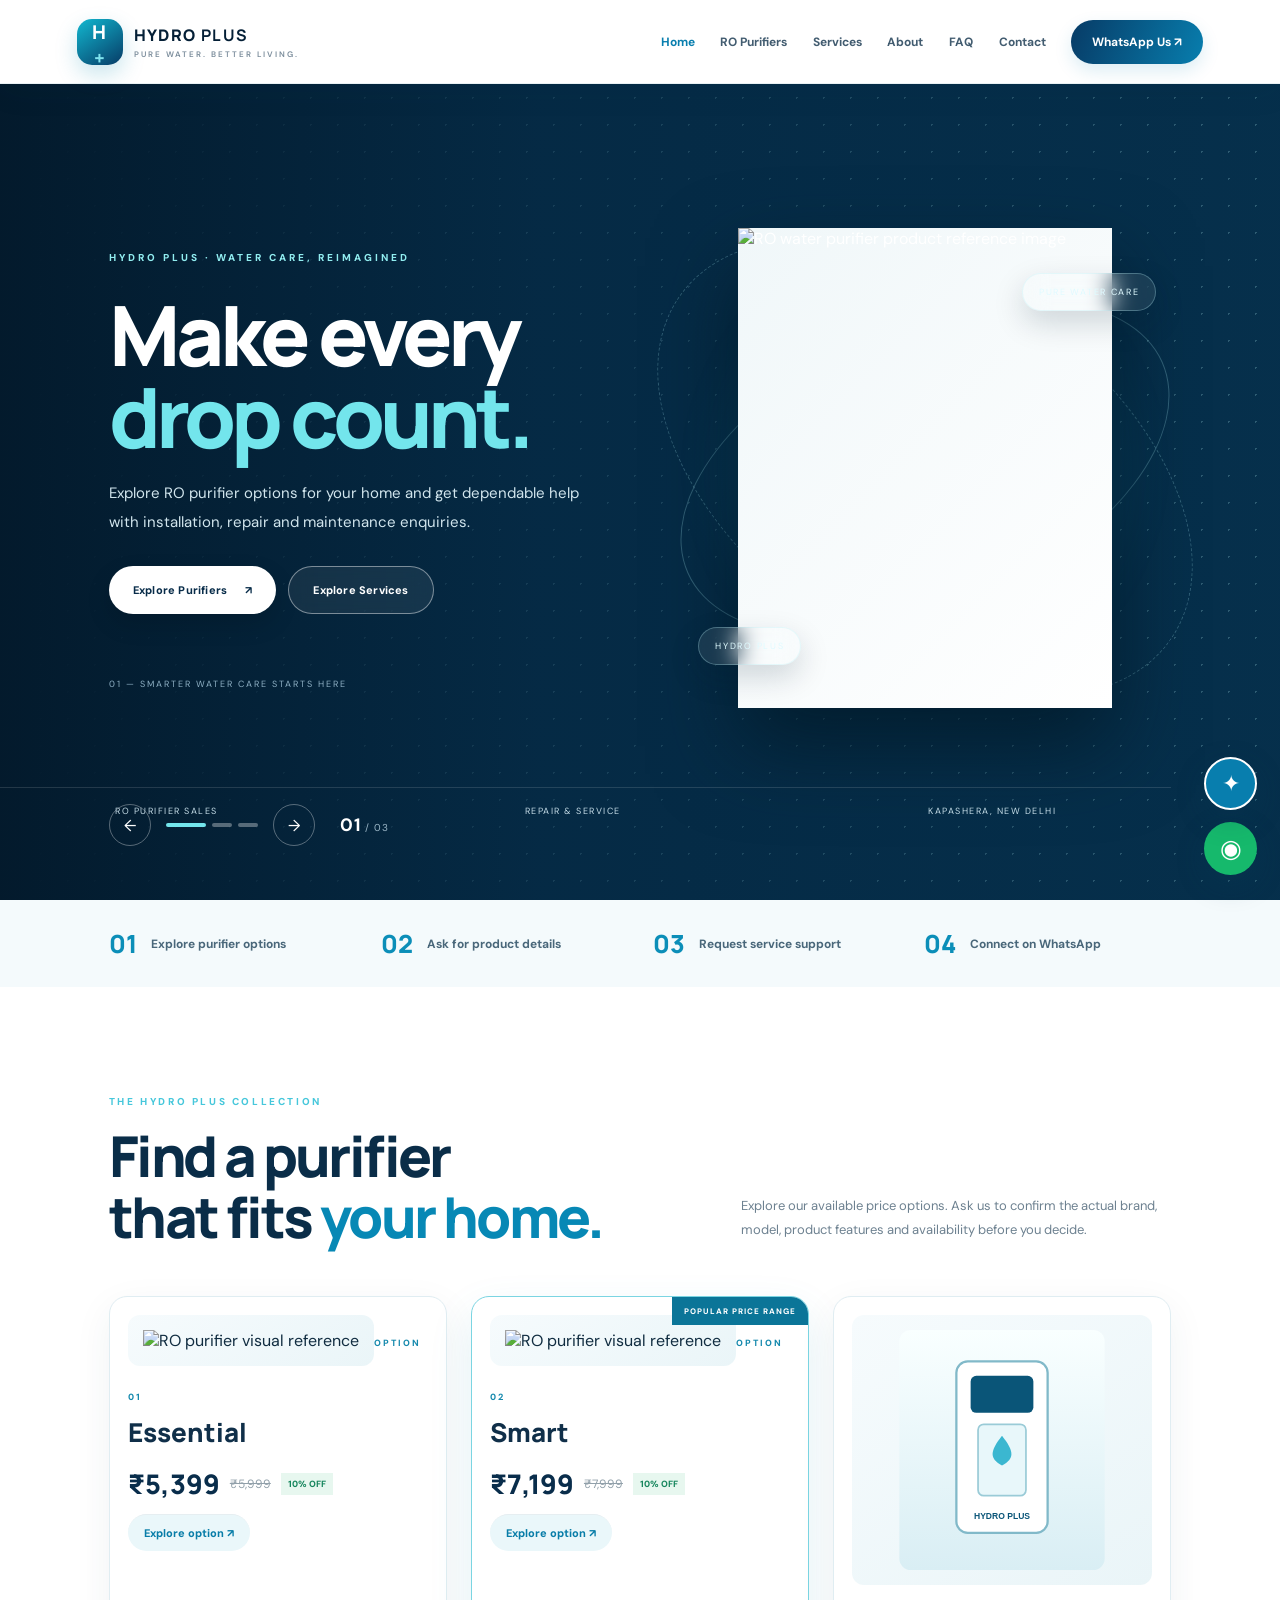
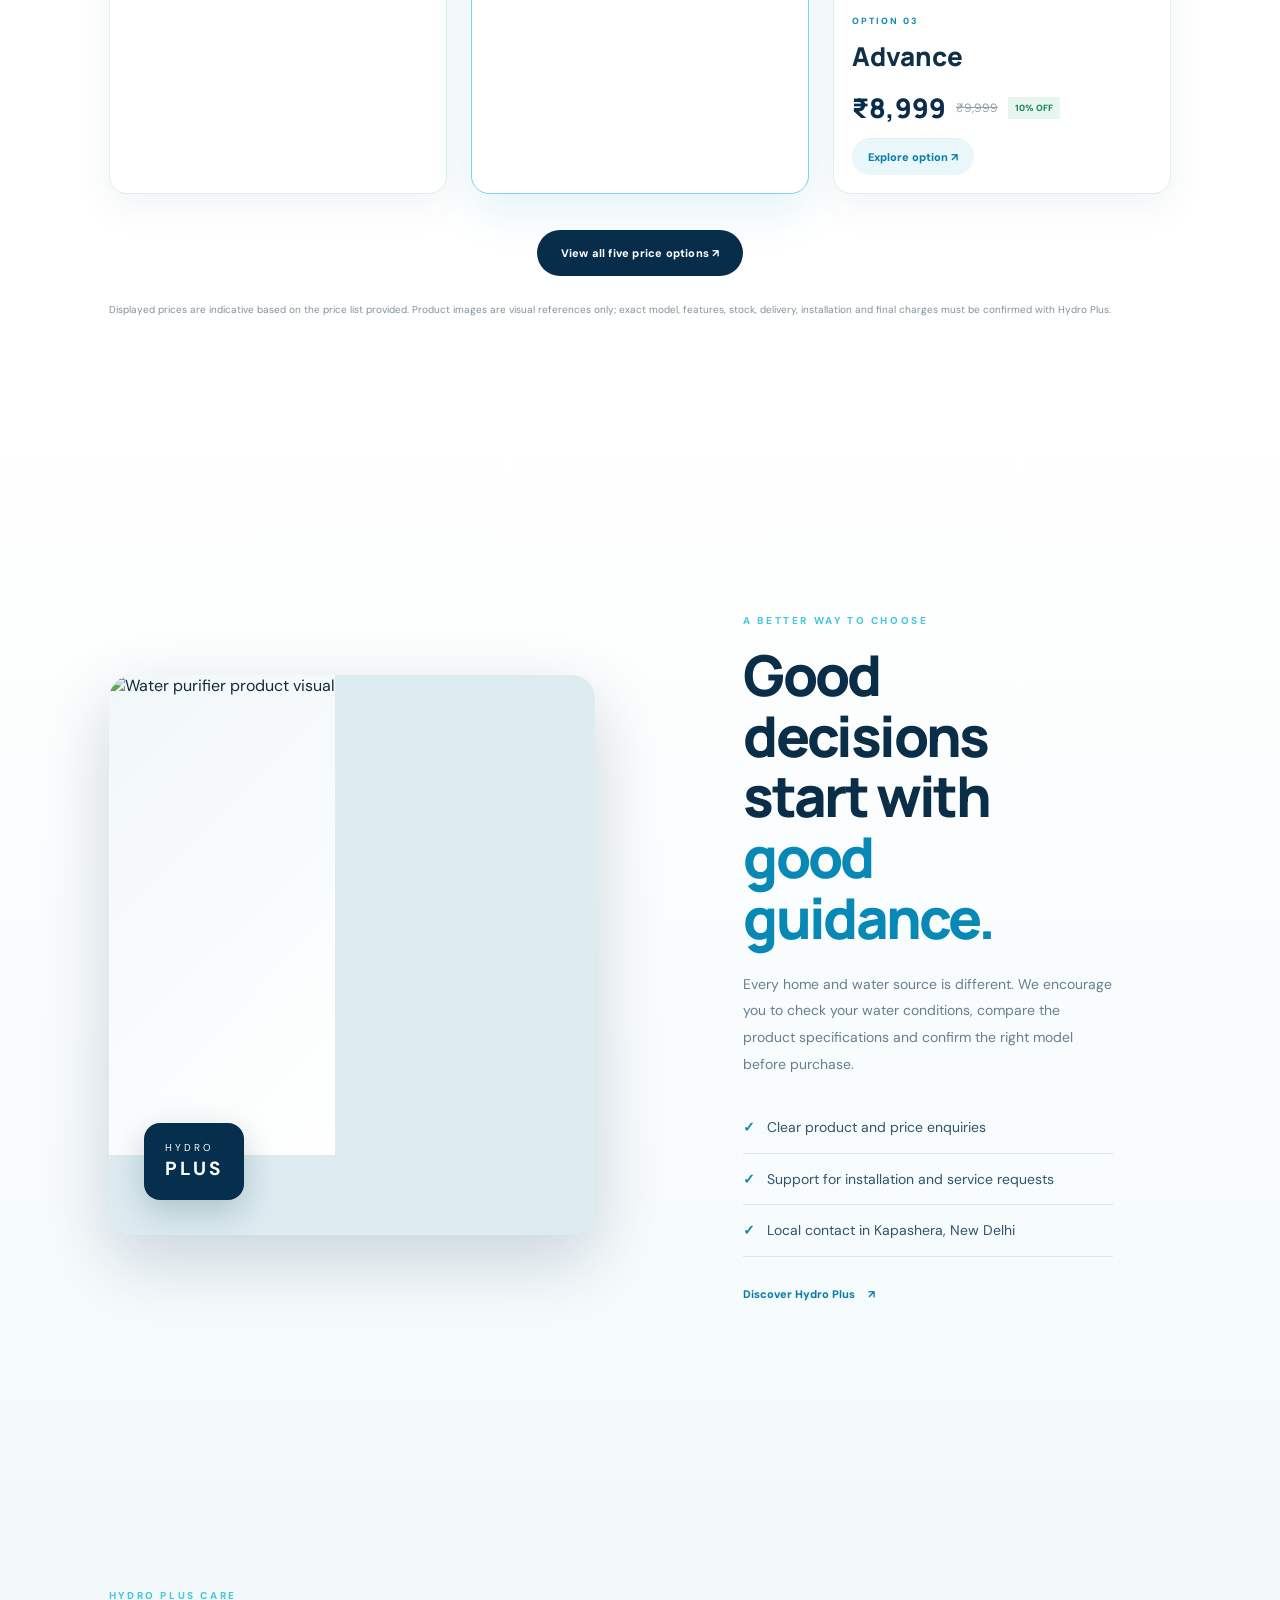
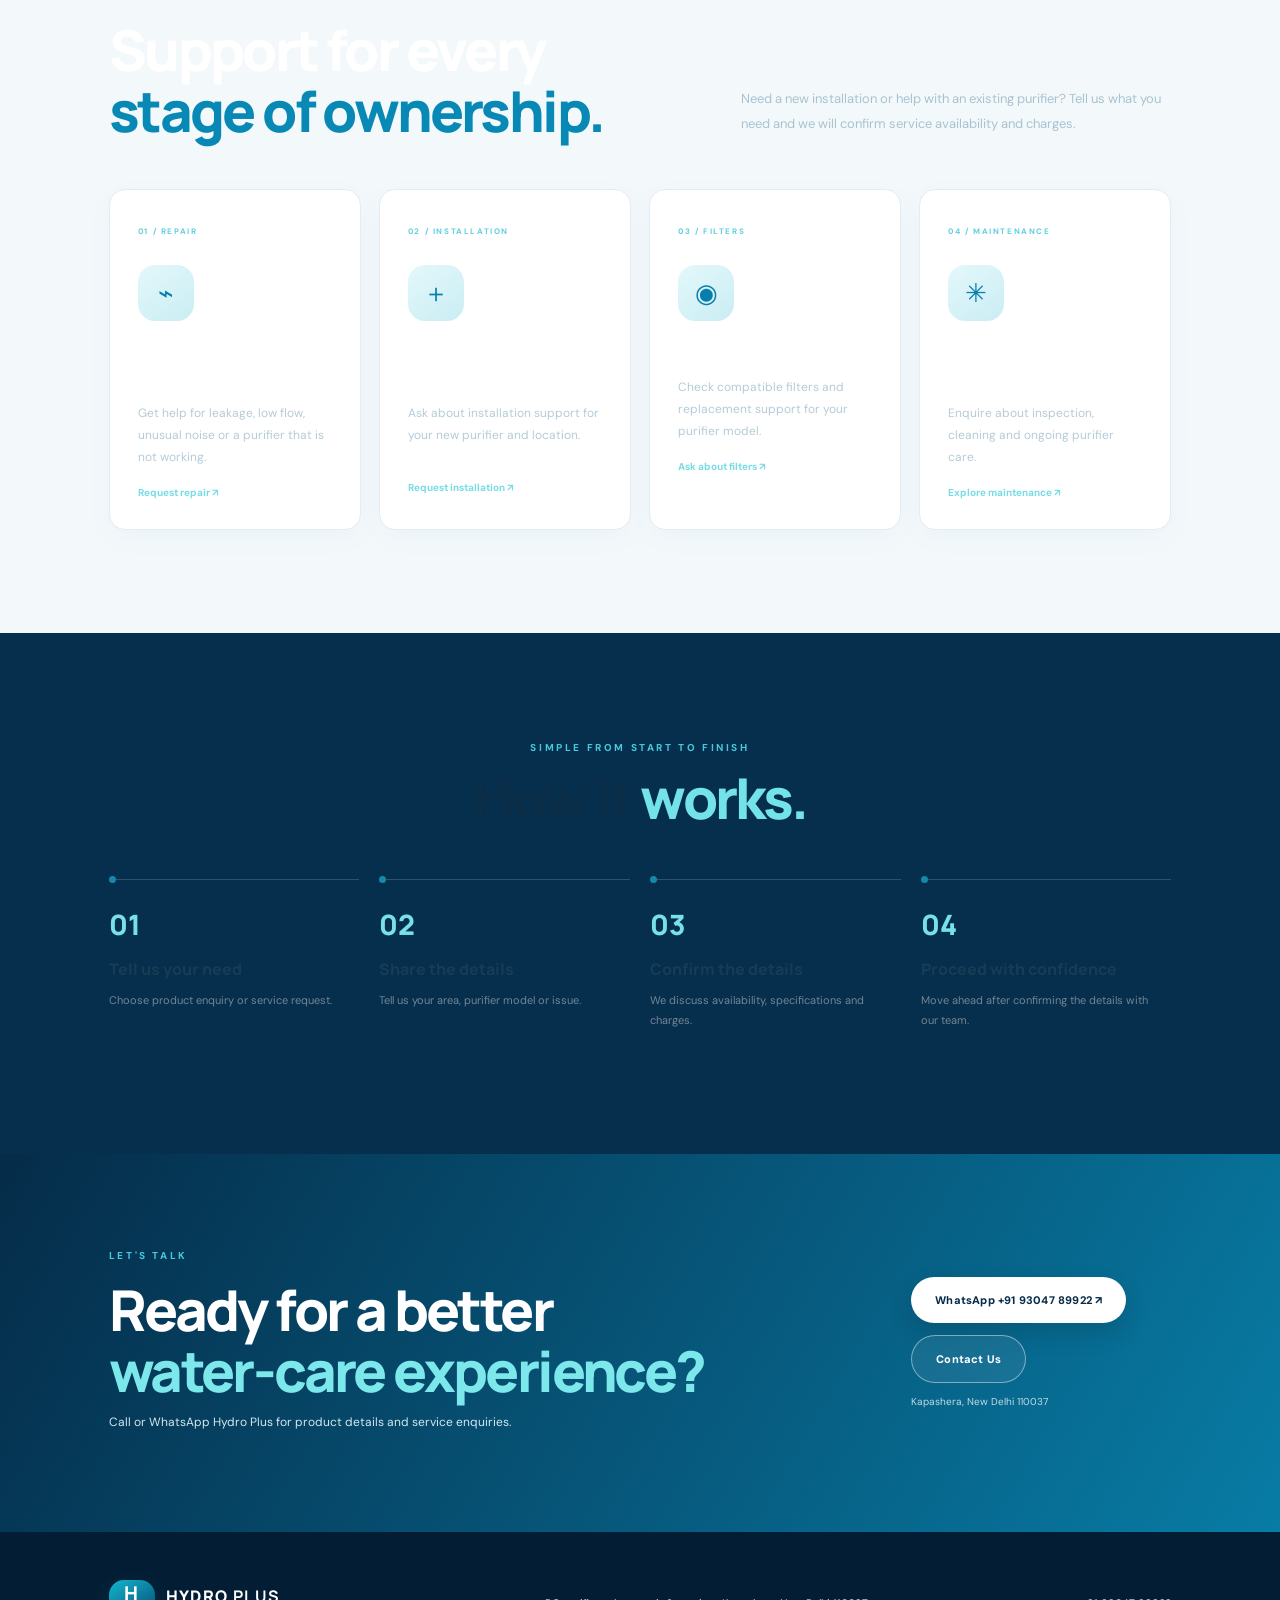
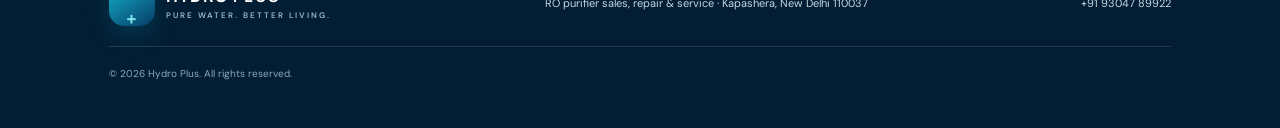
==== commit 32f8630a: "Refresh homepage hero imagery" ====
--- a/index.html
+++ b/index.html
@@ -1,16 +1,16 @@
 <!doctype html><html lang="en"><head><meta charset="utf-8"><meta name="viewport" content="width=device-width,initial-scale=1"><meta name="description" content="Hydro Plus RO purifier sales, repair, installation assistance and maintenance enquiries in Kapashera, New Delhi."><meta name="theme-color" content="#061d32"><title>Hydro Plus | Premium RO Purifier Sales & Service</title><link rel="stylesheet" href="assets/css/style.css"></head><body><header class="site-header"><a class="brand" href="index.html"><span class="brand-mark">H<span>+</span></span><span>HYDRO <b>PLUS</b><small>PURE WATER. BETTER LIVING.</small></span></a><button class="menu-toggle" id="menuToggle" aria-label="Open navigation">☰</button><nav id="mainNav"><a href="index.html">Home</a><a href="products.html">RO Purifiers</a><a href="services.html">Services</a><a href="about.html">About</a><a href="faq.html">FAQ</a><a href="contact.html">Contact</a><a class="nav-cta" href="https://wa.me/919304789922?text=Hello%20Hydro%20Plus%2C%20I%20need%20help." target="_blank" rel="noopener">WhatsApp Us ↗</a></nav></header><main><section class="hp-hero" id="home">
 <div class="hp-hero-bg"></div>
-<div class="hp-slide active" data-slide="0" data-image="https://livpure.com/cdn/shop/files/livpure-livpure-allura-premia-water-purifier-37996012568729.jpg?v=1737448221&width=900">
+<div class="hp-slide active" data-slide="0" data-image="https://images.unsplash.com/photo-1500375592092-40eb2168fd21?auto=format&fit=crop&w=1800&q=85">
 <div class="hp-hero-copy"><span class="hp-kicker">HYDRO PLUS · WATER CARE, REIMAGINED</span><h1>Make every<br><i>drop count.</i></h1><p>Explore RO purifier options for your home and get dependable help with installation, repair and maintenance enquiries.</p><div class="hp-actions"><a class="hp-btn hp-btn-white" href="products.html">Explore Purifiers <b>↗</b></a><a class="hp-btn hp-btn-outline" href="services.html">Explore Services</a></div><small class="hp-slide-caption">01 — SMARTER WATER CARE STARTS HERE</small></div>
 <div class="hp-product-stage"><div class="hp-orbit orbit-one"></div><div class="hp-orbit orbit-two"></div><div class="hp-product-glow"></div><img src="https://livpure.com/cdn/shop/files/livpure-ro-livpure-sereno-ss-ro-uv-uf-copper-39726910177433.png?v=1737449428&width=900" alt="RO water purifier product reference image" fetchpriority="high"><span class="hp-float-chip chip-top">PURE WATER CARE</span><span class="hp-float-chip chip-bottom">HYDRO PLUS</span></div>
 </div>
-<div class="hp-slide" data-slide="1" data-image="https://livpure.com/cdn/shop/files/livpure-ro-livpure-eterna-ro-uv-copper-1146499982.jpg?v=1741817127&width=900">
+<div class="hp-slide" data-slide="1" data-image="https://images.unsplash.com/photo-1548839140-29a749e1cf4d?auto=format&fit=crop&w=1800&q=85">
 <div class="hp-hero-copy"><span class="hp-kicker">CHOOSE WITH CONFIDENCE</span><h1>Your home.<br><i>Your water.</i></h1><p>Compare available purifier price options, ask for exact model details and choose after understanding what suits your needs.</p><div class="hp-actions"><a class="hp-btn hp-btn-white" href="products.html">View Price Options <b>↗</b></a><a class="hp-btn hp-btn-outline" href="contact.html">Talk to Our Team</a></div><small class="hp-slide-caption">02 — PRODUCT OPTIONS, CLEAR GUIDANCE</small></div>
 <div class="hp-product-stage"><div class="hp-orbit orbit-one"></div><div class="hp-orbit orbit-two"></div><div class="hp-product-glow"></div><img src="https://livpure.com/cdn/shop/files/livpure-livpure-allura-premia-water-purifier-37996012568729.jpg?v=1737448221&width=900" alt="RO water purifier product reference image"><span class="hp-float-chip chip-top">HOME WATER SOLUTIONS</span><span class="hp-float-chip chip-bottom">FIND YOUR FIT</span></div>
 </div>
-<div class="hp-slide" data-slide="2" data-image="https://livpure.com/cdn/shop/files/livpure-ro-livpure-sereno-ss-ro-uv-uf-copper-39726910177433.png?v=1737449428&width=900">
+<div class="hp-slide" data-slide="2" data-image="https://images.unsplash.com/photo-1518837695005-2083093ee35b?auto=format&fit=crop&w=1800&q=85">
 <div class="hp-hero-copy"><span class="hp-kicker">CARE THAT GOES BEYOND THE PRODUCT</span><h1>Here for your<br><i>water needs.</i></h1><p>From repair enquiries to filter replacement and installation assistance, connect with Hydro Plus in Kapashera, New Delhi.</p><div class="hp-actions"><a class="hp-btn hp-btn-white" href="services.html">Book a Service Enquiry <b>↗</b></a><a class="hp-btn hp-btn-outline" href="https://wa.me/919304789922" target="_blank" rel="noopener">WhatsApp Us</a></div><small class="hp-slide-caption">03 — SALES · SERVICE · SUPPORT</small></div>
-<div class="hp-product-stage"><div class="hp-orbit orbit-one"></div><div class="hp-orbit orbit-two"></div><div class="hp-product-glow"></div><img src="https://livpure.com/cdn/shop/files/livpure-livpure-allura-premia-water-purifier-37996012568729.jpg?v=1737448221&width=900" alt="Water purifier product visual"><span class="hp-float-chip chip-top">LOCAL WATER CARE</span><span class="hp-float-chip chip-bottom">KAPASHERA · NEW DELHI</span></div>
+<div class="hp-product-stage"><div class="hp-orbit orbit-one"></div><div class="hp-orbit orbit-two"></div><div class="hp-product-glow"></div><img src="https://images.unsplash.com/photo-1602143407151-7111542de6e8?auto=format&fit=crop&w=1000&q=85" alt="Fresh drinking water bottles"><span class="hp-float-chip chip-top">LOCAL WATER CARE</span><span class="hp-float-chip chip-bottom">KAPASHERA · NEW DELHI</span></div>
 </div>
 <div class="hp-hero-controls"><button class="hp-arrow" id="hpPrev" aria-label="Previous slide">←</button><div class="hp-dots"><button class="active" aria-label="Slide 1"></button><button aria-label="Slide 2"></button><button aria-label="Slide 3"></button></div><button class="hp-arrow" id="hpNext" aria-label="Next slide">→</button><span class="hp-slide-number"><b id="hpCurrent">01</b> / 03</span></div>
 <div class="hp-bottom-note"><span>RO PURIFIER SALES</span><span>REPAIR & SERVICE</span><span>KAPASHERA, NEW DELHI</span></div>
--- a/assets/css/style.css
+++ b/assets/css/style.css
@@ -3,3 +3,127 @@
 /* HYDRO PLUS SIGNATURE HOMEPAGE */
 .hp-hero{min-height:690px;height:min(790px,calc(100vh - 82px));position:relative;overflow:hidden;background:radial-gradient(ellipse at 72% 45%,#174c70 0%,#092b49 43%,#041a2c 100%);color:#fff;isolation:isolate}.hp-hero:before{content:"";position:absolute;inset:0;background:linear-gradient(90deg,#041a2cf5 0%,#062743e8 43%,#06274320 100%);z-index:-1}.hp-hero-bg{position:absolute;inset:0;opacity:.16;background-image:radial-gradient(#9be6f2 1px,transparent 1px);background-size:34px 34px;mask-image:linear-gradient(90deg,transparent,#000)}.hp-slide{position:absolute;inset:0;display:grid;grid-template-columns:1.03fr .97fr;align-items:center;padding:50px 9vw 90px;opacity:0;visibility:hidden;transition:opacity .9s ease,visibility .9s}.hp-slide.active{opacity:1;visibility:visible;z-index:2}.hp-hero-copy{max-width:600px;position:relative;z-index:4;transform:translateY(24px);opacity:0;transition:transform .8s .2s,opacity .8s .2s}.hp-slide.active .hp-hero-copy{transform:none;opacity:1}.hp-kicker,.hp-eyebrow{font-size:10px;font-weight:800;letter-spacing:2.6px;color:#46c7db}.hp-hero h1{font:800 clamp(54px,6.4vw,88px)/.99 Manrope,sans-serif;letter-spacing:-4.5px;margin:27px 0 22px}.hp-hero h1 i,.hp-section h2 em,.hp-story h2 em,.hp-how h2 em,.hp-contact h2 em{font-style:normal;color:#65d7e3}.hp-hero-copy>p{max-width:475px;color:#c4d9e6;font-size:15px;line-height:1.9}.hp-actions{display:flex;gap:12px;flex-wrap:wrap;margin-top:30px}.hp-btn{display:inline-flex;align-items:center;justify-content:center;gap:18px;padding:16px 21px;border-radius:4px;font-size:11px;font-weight:800;letter-spacing:.3px;transition:transform .25s,box-shadow .25s,background .25s}.hp-btn:hover{transform:translateY(-4px);box-shadow:0 12px 28px #0003}.hp-btn-white{background:#fff;color:#082c49}.hp-btn-outline{border:1px solid #ffffff70;color:white;background:#ffffff08}.hp-btn-dark{background:#082d4a;color:#fff}.hp-slide-caption{display:block;margin-top:64px;color:#8eafc3;font-size:9px;letter-spacing:2px}.hp-product-stage{height:540px;position:relative;display:grid;place-items:center;transform:translateX(35px) scale(.95);opacity:0;transition:transform 1s .18s,opacity 1s .18s}.hp-slide.active .hp-product-stage{transform:none;opacity:1}.hp-product-stage>img{position:relative;z-index:2;width:min(76%,440px);height:460px;object-fit:contain;filter:drop-shadow(0 35px 35px #0008);animation:hpFloat 5.2s ease-in-out infinite}.hp-product-glow{position:absolute;width:380px;height:380px;border-radius:50%;background:radial-gradient(circle,#42c9db44 0%,#1688b422 40%,transparent 72%);filter:blur(15px);animation:hpPulse 4s ease-in-out infinite}.hp-orbit{position:absolute;border:1px solid #a7eaf333;border-radius:50%;transform:rotate(-24deg)}.orbit-one{width:490px;height:260px;animation:hpOrbit 18s linear infinite}.orbit-two{width:560px;height:340px;transform:rotate(35deg);border-style:dashed;animation:hpOrbit 28s linear infinite reverse}.hp-float-chip{position:absolute;z-index:3;background:#ffffff12;border:1px solid #ffffff35;backdrop-filter:blur(12px);padding:12px 16px;border-radius:3px;font-size:9px;letter-spacing:1.7px;color:#dffaff}.chip-top{top:85px;right:3%}.chip-bottom{bottom:83px;left:4%}.hp-hero-controls{position:absolute;z-index:5;bottom:65px;left:9vw;display:flex;align-items:center;gap:15px}.hp-arrow{width:37px;height:37px;border:1px solid #ffffff60;border-radius:50%;background:transparent;color:white;cursor:pointer;font-size:16px;transition:.2s}.hp-arrow:hover{background:#fff;color:#092e4b}.hp-dots{display:flex;gap:6px}.hp-dots button{height:3px;width:20px;padding:0;border:0;background:#ffffff55;cursor:pointer;transition:.3s}.hp-dots button.active{width:40px;background:#5bd3e1}.hp-slide-number{font-size:10px;color:#9db8c8;margin-left:10px;letter-spacing:1px}.hp-slide-number b{font-size:18px;color:#fff}.hp-bottom-note{position:absolute;z-index:5;bottom:0;right:0;left:0;border-top:1px solid #ffffff20;padding:17px 9vw;display:flex;justify-content:space-between;color:#a9c4d3;font-size:9px;letter-spacing:2px}.hp-proof{padding:24px 9vw;background:#f1f8fa;display:grid;grid-template-columns:repeat(4,1fr);gap:20px}.hp-proof div{display:flex;align-items:center;gap:13px}.hp-proof b{font:800 22px Manrope;color:#1387ad}.hp-proof span{font-size:11px;font-weight:700;color:#4b687c}.hp-section{padding:105px 9vw}.hp-section-heading{display:flex;align-items:end;justify-content:space-between;gap:40px;margin-bottom:45px}.hp-section-heading h2,.hp-story h2,.hp-how h2,.hp-contact h2{font:800 clamp(37px,4.6vw,57px)/1.08 Manrope;letter-spacing:-2.8px;margin:16px 0 0;color:#0a2d48}.hp-section-heading>p{max-width:390px;color:#6d8190;font-size:13px;line-height:1.9;margin:0 0 5px}.hp-price-grid{display:grid;grid-template-columns:repeat(3,1fr);gap:22px}.hp-price-card{position:relative;border:1px solid #e0ebef;border-radius:7px;padding:20px 22px 24px;background:#fff;transition:.35s;overflow:hidden}.hp-price-card:hover{transform:translateY(-8px);box-shadow:0 22px 45px #062e4c14}.hp-price-card.featured{border-color:#8bcbd7;box-shadow:0 15px 40px #0b6c8b13}.hp-price-card>label{position:absolute;top:0;right:0;background:#0b7598;color:white;padding:9px 12px;font-size:8px;font-weight:800;letter-spacing:1px}.hp-price-card img{width:100%;height:235px;object-fit:contain;background:linear-gradient(145deg,#f3f8fa,#fff);margin-bottom:18px}.hp-price-card>span{font-size:9px;letter-spacing:2px;color:#1589ad;font-weight:800}.hp-price-card h3{font:800 25px Manrope;margin:9px 0 15px;color:#102f49}.hp-price-card>div{display:flex;align-items:center;gap:10px;flex-wrap:wrap}.hp-price-card>div b{font:800 25px Manrope;color:#092d4b}.hp-price-card del{font-size:12px;color:#91a0aa}.hp-price-card small{background:#e7f7ef;color:#16865d;font-size:9px;font-weight:800;padding:5px 7px}.hp-price-card>a{display:block;border-top:1px solid #e6eef1;margin-top:20px;padding-top:16px;font-size:11px;font-weight:800;color:#087da7}.hp-center{text-align:center;margin-top:36px}.hp-disclaimer{font-size:10px;color:#81919c;line-height:1.7;margin-top:25px}.hp-story{display:grid;grid-template-columns:1fr 1fr;align-items:center;background:#f0f7f9;min-height:560px}.hp-story-image{height:560px;position:relative;overflow:hidden;background:#dcecf1}.hp-story-image>img{width:100%;height:100%;object-fit:cover;filter:saturate(.85)}.hp-image-stamp{position:absolute;bottom:35px;left:35px;background:#062e4d;color:#fff;padding:17px 21px;font-size:10px;letter-spacing:3px;line-height:1.5}.hp-image-stamp b{font-size:19px}.hp-story-copy{padding:75px 12%}.hp-story-copy>p{color:#667f90;font-size:13px;line-height:1.9;margin:22px 0}.hp-story-copy ul{list-style:none;padding:0;margin:25px 0}.hp-story-copy li{padding:12px 0;border-bottom:1px solid #dbe7eb;font-size:12px;color:#31536b}.hp-story-copy li:before{content:"✓";color:#1386a9;font-weight:900;margin-right:12px}.hp-text-link{font-size:11px;font-weight:800;color:#087da7}.hp-text-link b{margin-left:10px}.hp-service-section{padding:105px 9vw;background:#082b47;color:#fff}.hp-service-section .hp-section-heading h2{color:#fff}.hp-service-section .hp-section-heading>p{color:#a9c2d1}.hp-service-grid{display:grid;grid-template-columns:repeat(4,1fr);gap:13px}.hp-service-card{padding:25px 21px 24px;border:1px solid #ffffff24;background:#ffffff08;min-height:265px;transition:.3s}.hp-service-card:hover{background:#ffffff14;transform:translateY(-7px);border-color:#57c7d8}.hp-service-card>span{font-size:8px;letter-spacing:1.6px;color:#63d0df;font-weight:800}.hp-service-icon{font-size:32px;color:#73dce7;margin:26px 0 18px}.hp-service-card h3{font:700 17px Manrope;margin:0 0 10px}.hp-service-card p{font-size:11px;line-height:1.8;color:#b5cbd7;min-height:60px}.hp-service-card>b{font-size:10px;color:#76dce6}.hp-how{padding:95px 9vw;background:#f5f9fa}.hp-how-title{text-align:center;margin-bottom:50px}.hp-how h2{margin-top:12px}.hp-steps{display:grid;grid-template-columns:repeat(4,1fr);gap:20px}.hp-steps>div{border-top:1px solid #c9dce3;padding:22px 10px 10px 0;position:relative}.hp-steps>div:before{content:"";position:absolute;top:-4px;left:0;width:7px;height:7px;background:#1689aa;border-radius:50%}.hp-steps b{font:800 27px Manrope;color:#1689aa}.hp-steps h3{font:800 16px Manrope;color:#173c55;margin:15px 0 8px}.hp-steps p{font-size:11px;color:#728795;line-height:1.8}.hp-contact{padding:72px 9vw;background:linear-gradient(110deg,#087ca5,#063252);color:#fff;display:flex;justify-content:space-between;align-items:center;gap:35px}.hp-contact h2{color:#fff;font-size:clamp(34px,4vw,48px)}.hp-contact h2 em{color:#8de4e9}.hp-contact p{color:#c8e0e8;font-size:12px}.hp-contact-actions{display:flex;flex-direction:column;align-items:flex-start;gap:12px;min-width:260px}.hp-contact-actions small{color:#c2dce5;font-size:10px}@keyframes hpFloat{0%,100%{transform:translateY(0) rotate(-1deg)}50%{transform:translateY(-15px) rotate(1deg)}}@keyframes hpPulse{0%,100%{transform:scale(.9);opacity:.65}50%{transform:scale(1.12);opacity:1}}@keyframes hpOrbit{to{transform:rotate(336deg)}}@media(max-width:900px){.hp-slide{padding-left:6vw;padding-right:6vw;grid-template-columns:1fr 1fr}.hp-product-stage{height:450px}.hp-product-stage>img{height:380px;width:90%}.hp-section,.hp-service-section,.hp-how{padding:80px 6vw}.hp-proof{padding:22px 6vw}.hp-service-grid{grid-template-columns:repeat(2,1fr)}.hp-story-copy{padding:55px 8%}}@media(max-width:650px){.hp-hero{height:790px;min-height:790px}.hp-hero:before{background:linear-gradient(180deg,#041a2cfa 0%,#062743e8 44%,#06274345 100%)}.hp-slide{grid-template-columns:1fr;padding:58px 7vw 115px;align-content:start}.hp-hero-copy{max-width:100%}.hp-hero h1{font-size:52px;letter-spacing:-2.5px;margin:18px 0}.hp-hero-copy>p{font-size:12px;line-height:1.7;max-width:95%}.hp-actions{margin-top:20px}.hp-btn{padding:14px 15px;font-size:10px}.hp-slide-caption{margin-top:22px;font-size:8px}.hp-product-stage{position:absolute;bottom:55px;right:0;left:0;height:330px;opacity:.95}.hp-product-stage>img{height:310px;width:70%}.hp-product-glow{width:260px;height:260px}.orbit-one{width:330px;height:180px}.orbit-two{width:360px;height:220px}.chip-top{top:30px;right:5%}.chip-bottom{bottom:30px;left:5%}.hp-hero-controls{bottom:65px;left:7vw}.hp-bottom-note{padding:12px 7vw;font-size:7px;letter-spacing:1px}.hp-proof{grid-template-columns:1fr 1fr;padding:22px 7vw;gap:17px}.hp-proof b{font-size:18px}.hp-proof span{font-size:9px}.hp-section{padding:72px 7vw}.hp-section-heading{display:block;margin-bottom:30px}.hp-section-heading h2,.hp-story h2,.hp-how h2{font-size:39px}.hp-section-heading>p{margin-top:18px}.hp-price-grid{grid-template-columns:1fr;gap:16px}.hp-price-card img{height:220px}.hp-story{grid-template-columns:1fr}.hp-story-image{height:330px}.hp-story-copy{padding:55px 7vw}.hp-service-section{padding:75px 7vw}.hp-service-grid{grid-template-columns:1fr 1fr;gap:9px}.hp-service-card{padding:18px 14px;min-height:250px}.hp-service-card h3{font-size:14px}.hp-service-card p{font-size:10px}.hp-how{padding:75px 7vw}.hp-steps{grid-template-columns:1fr 1fr;gap:25px 16px}.hp-contact{padding:55px 7vw;display:block}.hp-contact-actions{margin-top:25px}.hp-contact h2{font-size:38px}}
 @media(prefers-reduced-motion:reduce){.hp-slide,.hp-hero-copy,.hp-product-stage,.hp-product-stage>img,.hp-orbit,.hp-product-glow{animation:none!important;transition:none!important}}
+
+/* Consistent product-led visuals across all inner pages */
+.page-hero-split{display:grid!important;grid-template-columns:1.1fr .9fr;align-items:center;gap:36px;min-height:340px;padding-right:8vw!important;position:relative;overflow:hidden}
+.page-hero-split .crumb,.page-hero-split h1,.page-hero-split>p:not(.image-note){grid-column:1}
+.page-hero-visual{grid-column:2;grid-row:1 / span 4;min-height:275px;height:100%;max-height:330px;position:relative;display:grid;place-items:center;background:linear-gradient(145deg,#eaf5f8,#fff);border:1px solid #dcebf0;border-radius:8px;overflow:hidden;box-shadow:0 25px 55px #062d4c12}
+.page-hero-visual img{position:relative;z-index:1;width:78%;height:270px;object-fit:contain;filter:drop-shadow(0 20px 20px #173d5225);animation:pageProductFloat 5s ease-in-out infinite}
+.page-hero-visual span{position:absolute;bottom:13px;left:15px;z-index:2;font-size:8px;letter-spacing:1.5px;color:#52788d;font-weight:800}
+.page-hero-glow{position:absolute;width:210px;height:210px;border-radius:50%;background:#9ce1ed66;filter:blur(35px)}
+.image-note{grid-column:1 / -1!important;font-size:10px!important;color:#b8d5e2!important;margin-top:10px!important}
+.page-hero-split .image-note{position:absolute;left:8vw;bottom:12px}
+img{background:linear-gradient(135deg,#f0f7f9,#fff)}
+img.image-fallback{object-fit:contain!important;padding:22px;background:linear-gradient(135deg,#eaf5f8,#fff)}
+@keyframes pageProductFloat{0%,100%{transform:translateY(0)}50%{transform:translateY(-9px)}}
+@media(max-width:700px){.page-hero-split{grid-template-columns:1fr!important;gap:20px;padding-right:7vw!important;padding-bottom:28px!important}.page-hero-split .crumb,.page-hero-split h1,.page-hero-split>p:not(.image-note){grid-column:1}.page-hero-visual{grid-column:1;grid-row:auto;min-height:210px;height:210px;max-height:210px}.page-hero-visual img{height:190px;width:70%}.page-hero-split .image-note{position:static;grid-column:1!important;margin:0!important}}
+
+
+/* HYDRO PLUS — premium visual refresh */
+:root{--navy:#041f36;--blue:#087eae;--cyan:#66dce7;--ink:#102c40;--muted:#647d8e;--pale:#eff8fb;--line:#dcebf1}
+body{font-family:'DM Sans',sans-serif;color:var(--ink);background:#fff}
+.site-header{height:84px;padding-inline:clamp(22px,6vw,96px);border-bottom:1px solid #e9f1f4;box-shadow:0 8px 32px #052b4510}
+.brand{letter-spacing:1.35px}.brand-mark{width:46px;height:46px;border-radius:15px;background:linear-gradient(145deg,#12b8d0,#073b66);box-shadow:0 9px 22px #0788ad38}
+.site-header nav{gap:clamp(13px,2vw,28px);font-size:12px}.nav-cta{border-radius:999px;padding:14px 21px;background:linear-gradient(110deg,#073b66,#087eae);box-shadow:0 7px 18px #087eae24}
+.hp-hero{min-height:720px;height:min(820px,calc(100vh - 84px));background:#041f36;isolation:isolate}
+.hp-hero:before{background:linear-gradient(90deg,#031a2cf5 0%,#052b46e8 42%,#073c5c91 100%);z-index:-1}
+.hp-hero:after{content:"";position:absolute;inset:0;z-index:-2;background-image:var(--hp-slide-bg,linear-gradient(120deg,#062a46,#0b7295));background-size:cover;background-position:center;opacity:.34;transform:scale(1.04);transition:opacity .8s,transform 7s ease}
+.hp-hero.slide-changing:after{opacity:.12;transform:scale(1)}
+.hp-hero-bg{opacity:.23;background-image:radial-gradient(#b8f4f8 1px,transparent 1px);background-size:27px 27px}
+.hp-slide{padding:56px clamp(24px,8.5vw,140px) 105px;grid-template-columns:1.05fr .95fr;gap:2vw}
+.hp-hero h1{font-size:clamp(52px,6.5vw,94px);letter-spacing:-5px;line-height:.99}
+.hp-hero h1 i{color:#73e5ec}
+.hp-kicker{color:#91edf0;letter-spacing:3px}
+.hp-hero-copy>p{font-size:15px;max-width:500px;color:#d1e5ed}
+.hp-btn{border-radius:999px;padding:16px 24px;letter-spacing:.2px}
+.hp-btn-white{box-shadow:0 10px 25px #0002}.hp-btn-outline{backdrop-filter:blur(10px);background:#ffffff12}
+.hp-product-stage{height:560px}
+.hp-product-stage>img{width:min(76%,450px);height:480px;filter:drop-shadow(0 38px 42px #001522a8)}
+.hp-product-glow{width:450px;height:450px;background:radial-gradient(circle,#56e0e966 0%,#1688b433 43%,transparent 72%)}
+.hp-orbit{border-color:#a7eaf344}.orbit-one{width:520px;height:285px}.orbit-two{width:600px;height:370px}
+.hp-float-chip{border-radius:999px;background:#ffffff16;border-color:#b7edf34d;box-shadow:0 12px 30px #001b2d2b}
+.hp-hero-controls{bottom:54px;left:clamp(24px,8.5vw,140px)}
+.hp-arrow{width:42px;height:42px;border-color:#ffffff55}.hp-arrow:hover{background:#73e5ec;color:#042b45}
+.hp-dots button{height:4px;border-radius:8px}.hp-dots button.active{background:#73e5ec}
+.hp-bottom-note{right:clamp(24px,8.5vw,140px);bottom:66px;gap:25px}
+.hp-bottom-note span{font-size:9px;letter-spacing:1.5px;color:#c5dce7}
+.hp-proof{padding:26px clamp(24px,8.5vw,140px);background:#f4fafc;gap:25px}
+.hp-proof>div{gap:14px}.hp-proof b{color:#0b8eb8;font-size:25px}.hp-proof span{font-size:12px;color:#49677a}
+.hp-section,.hp-service-section,.hp-how{padding:clamp(70px,8vw,118px) clamp(24px,8.5vw,140px)}
+.hp-section-heading{margin-bottom:48px}.hp-section-heading h2,.hp-story h2,.hp-how h2,.hp-contact h2{font-size:clamp(38px,4.4vw,60px);letter-spacing:-2.6px;line-height:1.08}
+.hp-section-heading h2 em,.hp-story h2 em,.hp-how h2 em{color:#0788b5}
+.hp-section-heading>p{max-width:430px;font-size:13px;line-height:1.9}
+.hp-price-grid{gap:24px}
+.hp-price-card{border:1px solid #e0edf2;border-radius:18px;padding:18px;box-shadow:0 12px 38px #063b5510;transition:transform .35s,box-shadow .35s}
+.hp-price-card:hover{transform:translateY(-9px);box-shadow:0 22px 48px #063b5520}
+.hp-price-card img{height:270px;border-radius:12px;background:linear-gradient(145deg,#f6fbfd,#eaf5f8);padding:15px}
+.hp-price-card h3{font-size:26px}.hp-price-card>div b{font-size:27px}
+.hp-price-card.featured{border-color:#7bd5e2;box-shadow:0 18px 45px #0a91b51c}
+.hp-price-card>a{display:inline-flex;margin-top:12px;padding:11px 16px;border-radius:99px;background:#eaf7fa;color:#087da8}
+.hp-story{padding:clamp(70px,8vw,118px) clamp(24px,8.5vw,140px);gap:clamp(35px,7vw,100px);background:linear-gradient(180deg,#fff,#f4fafc)}
+.hp-story-image{border-radius:24px;overflow:hidden;box-shadow:0 25px 70px #052c4530;min-height:480px}
+.hp-story-image>img{width:100%;height:100%;min-height:480px;object-fit:cover}
+.hp-image-stamp{border-radius:16px;backdrop-filter:blur(14px);box-shadow:0 12px 35px #00233b35}
+.hp-story-copy p,.hp-story-copy li{font-size:14px;line-height:1.9}
+.hp-service-section{background:#f3f9fb}
+.hp-service-grid{gap:18px}
+.hp-service-card{border:1px solid #e1edf2;border-radius:16px;padding:28px;background:#fff;box-shadow:0 8px 28px #0a456509;transition:transform .3s,box-shadow .3s}
+.hp-service-card:hover{transform:translateY(-7px);box-shadow:0 20px 42px #0a45651a}
+.hp-service-icon{width:56px;height:56px;border-radius:17px;background:linear-gradient(145deg,#e4f8fb,#c9edf3);color:#087eae;display:grid;place-items:center;font-size:26px}
+.hp-service-card h3{font-size:19px}.hp-service-card p{font-size:12px;line-height:1.8}
+.hp-how{background:#062e4d;color:white}
+.hp-how h2 em{color:#74e2e9}
+.hp-steps>div{border-top:1px solid #ffffff2b;padding-top:25px}.hp-steps b{color:#78e1e8;font-size:28px}
+.hp-contact{padding:clamp(60px,7vw,95px) clamp(24px,8.5vw,140px);background:linear-gradient(120deg,#052c49,#087ca5);border-radius:0}
+.hp-contact h2{color:white}.hp-contact p{color:#d3e8f0}.hp-contact h2 em{color:#7de8ec}
+.hp-contact-actions .hp-btn{border-radius:999px}
+footer{padding:48px clamp(24px,8.5vw,140px);background:#031e34}
+.float-whatsapp{background:#16b96c;box-shadow:0 10px 28px #063b5545}
+.chat-launch{background:#087eae;box-shadow:0 10px 28px #063b5545}
+.page-hero{background:linear-gradient(105deg,#031e35f2,#075e84c9),url('https://images.unsplash.com/photo-1500375592092-40eb2168fd21?auto=format&fit=crop&w=1800&q=85') center/cover}
+.page-hero h1{letter-spacing:-2.8px}.page-hero:after{border-color:#a8f1f333;box-shadow:0 0 0 40px #ffffff0a,0 0 0 80px #ffffff07}
+.section{padding:clamp(65px,8vw,110px) clamp(24px,8.5vw,140px)}
+.product-card{border-radius:16px;overflow:hidden;box-shadow:0 12px 35px #0a45650b}
+.product-card:hover{transform:translateY(-8px);box-shadow:0 22px 45px #0a45651b}
+.product-image{height:285px;background:linear-gradient(145deg,#f6fbfd,#e6f3f7)}
+.product-image img{padding:20px}
+.product-info{padding:25px}
+.product-info h3{font-size:25px}
+.product-info .btn,.contact-form .btn,.service-detail .btn{border-radius:999px}
+.info-card{border-radius:16px;padding:32px}
+.detail-photo{border-radius:18px;box-shadow:0 18px 45px #052c4515}
+.contact-form{border-radius:18px;padding:36px;box-shadow:0 18px 50px #052c4510}
+.contact-form input,.contact-form textarea,.contact-form select{border-radius:9px;padding:15px}
+.faq-list details{padding:23px 0}.faq-list summary{font-size:15px}
+.reveal{transform:translateY(25px);transition:opacity .7s,transform .7s}.reveal.visible{transform:none}
+@media(max-width:900px){.hp-slide{padding-inline:6vw;gap:0}.hp-product-stage{height:460px}.hp-product-stage>img{height:400px}.hp-proof{padding-inline:6vw}.hp-bottom-note{right:6vw}.hp-hero-controls{left:6vw}}
+@media(max-width:680px){
+.site-header{height:72px;padding:0 19px}.site-header nav{top:72px}
+.hp-hero{height:760px;min-height:760px}
+.hp-slide{grid-template-columns:1fr;grid-template-rows:auto 1fr;padding:72px 7vw 115px;align-content:start}
+.hp-hero-copy{max-width:100%}.hp-hero h1{font-size:clamp(47px,13vw,66px);letter-spacing:-3px;margin:20px 0 15px}
+.hp-hero-copy>p{font-size:13px;line-height:1.7;max-width:100%}
+.hp-actions{margin-top:20px;gap:9px}.hp-btn{padding:14px 17px;font-size:10px}
+.hp-slide-caption{margin-top:24px;font-size:8px}
+.hp-product-stage{height:285px;margin-top:0;transform:translateY(5px) scale(.9)}
+.hp-product-stage>img{width:64%;height:265px}
+.hp-product-glow{width:260px;height:260px}.orbit-one{width:290px;height:160px}.orbit-two{width:330px;height:210px}
+.hp-float-chip{font-size:7px;padding:9px 11px}.chip-top{top:25px;right:0}.chip-bottom{bottom:30px;left:0}
+.hp-hero-controls{bottom:24px;left:7vw;gap:10px}.hp-arrow{width:34px;height:34px}
+.hp-slide-number{font-size:10px}.hp-bottom-note{display:none}
+.hp-proof{grid-template-columns:1fr 1fr;padding:23px 7vw;gap:18px}.hp-proof b{font-size:20px}.hp-proof span{font-size:10px}
+.hp-section,.hp-service-section,.hp-how,.hp-story{padding:70px 7vw}
+.hp-section-heading{display:block}.hp-section-heading>p{margin-top:18px}
+.hp-section-heading h2,.hp-story h2,.hp-how h2,.hp-contact h2{font-size:39px;letter-spacing:-1.8px}
+.hp-price-grid{grid-template-columns:1fr;gap:17px}.hp-price-card img{height:245px}
+.hp-story{grid-template-columns:1fr;gap:30px}.hp-story-image,.hp-story-image>img{min-height:330px}
+.hp-service-grid{grid-template-columns:1fr 1fr;gap:12px}.hp-service-card{padding:19px}.hp-service-card h3{font-size:16px}.hp-service-card p{font-size:11px}
+.hp-steps{grid-template-columns:1fr 1fr;gap:25px}
+.hp-contact{display:block;padding:60px 7vw}.hp-contact-actions{margin-top:28px}
+.section{padding:65px 7vw}.product-grid,.content-grid{grid-template-columns:1fr}.product-image{height:250px}
+.service-detail{grid-template-columns:1fr;gap:22px;margin-bottom:48px}.service-detail:nth-child(even) .detail-photo{order:0}
+.detail-photo{height:270px}.contact-form{padding:22px}.contact-layout{gap:28px}
+.page-hero{padding:80px 7vw 70px}.page-hero h1{font-size:46px}
+footer{padding:40px 7vw}
+}
+@media(prefers-reduced-motion:reduce){*,*::before,*::after{scroll-behavior:auto!important;animation-duration:.01ms!important;animation-iteration-count:1!important;transition-duration:.01ms!important}}
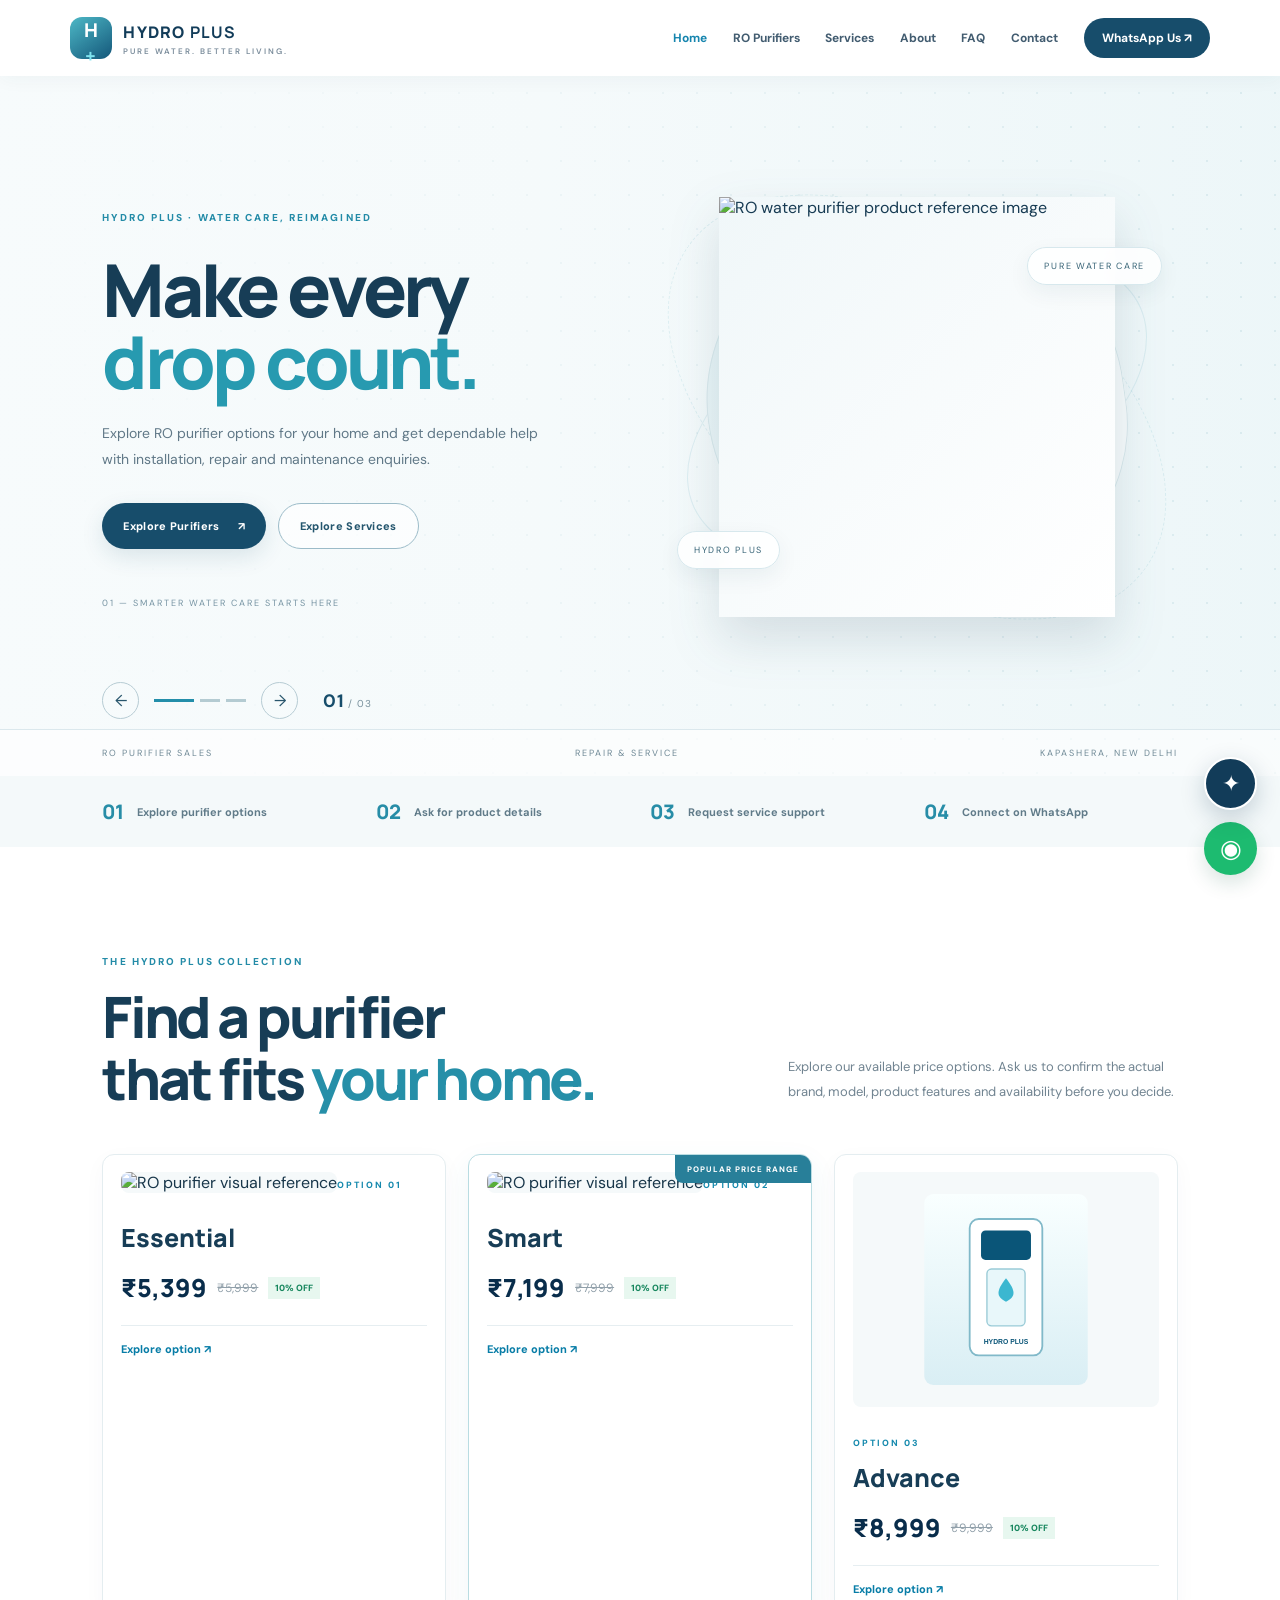
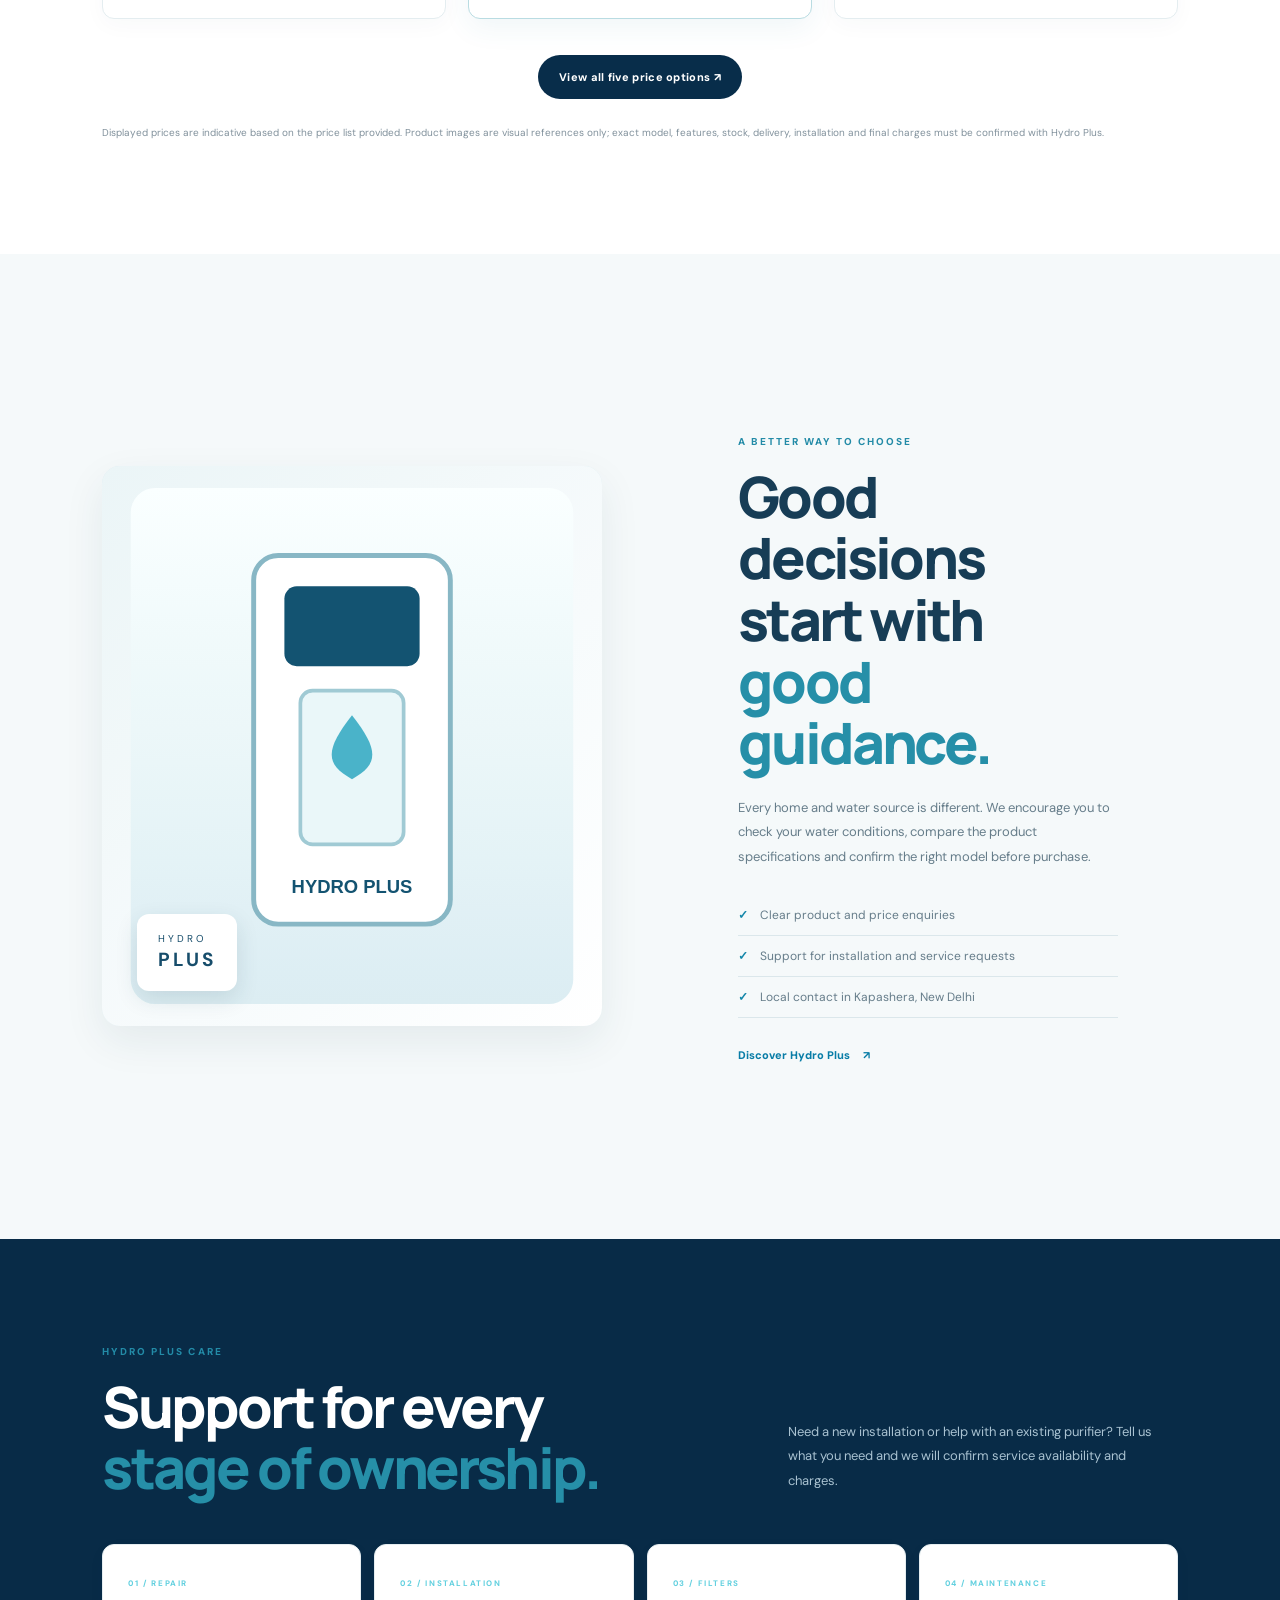
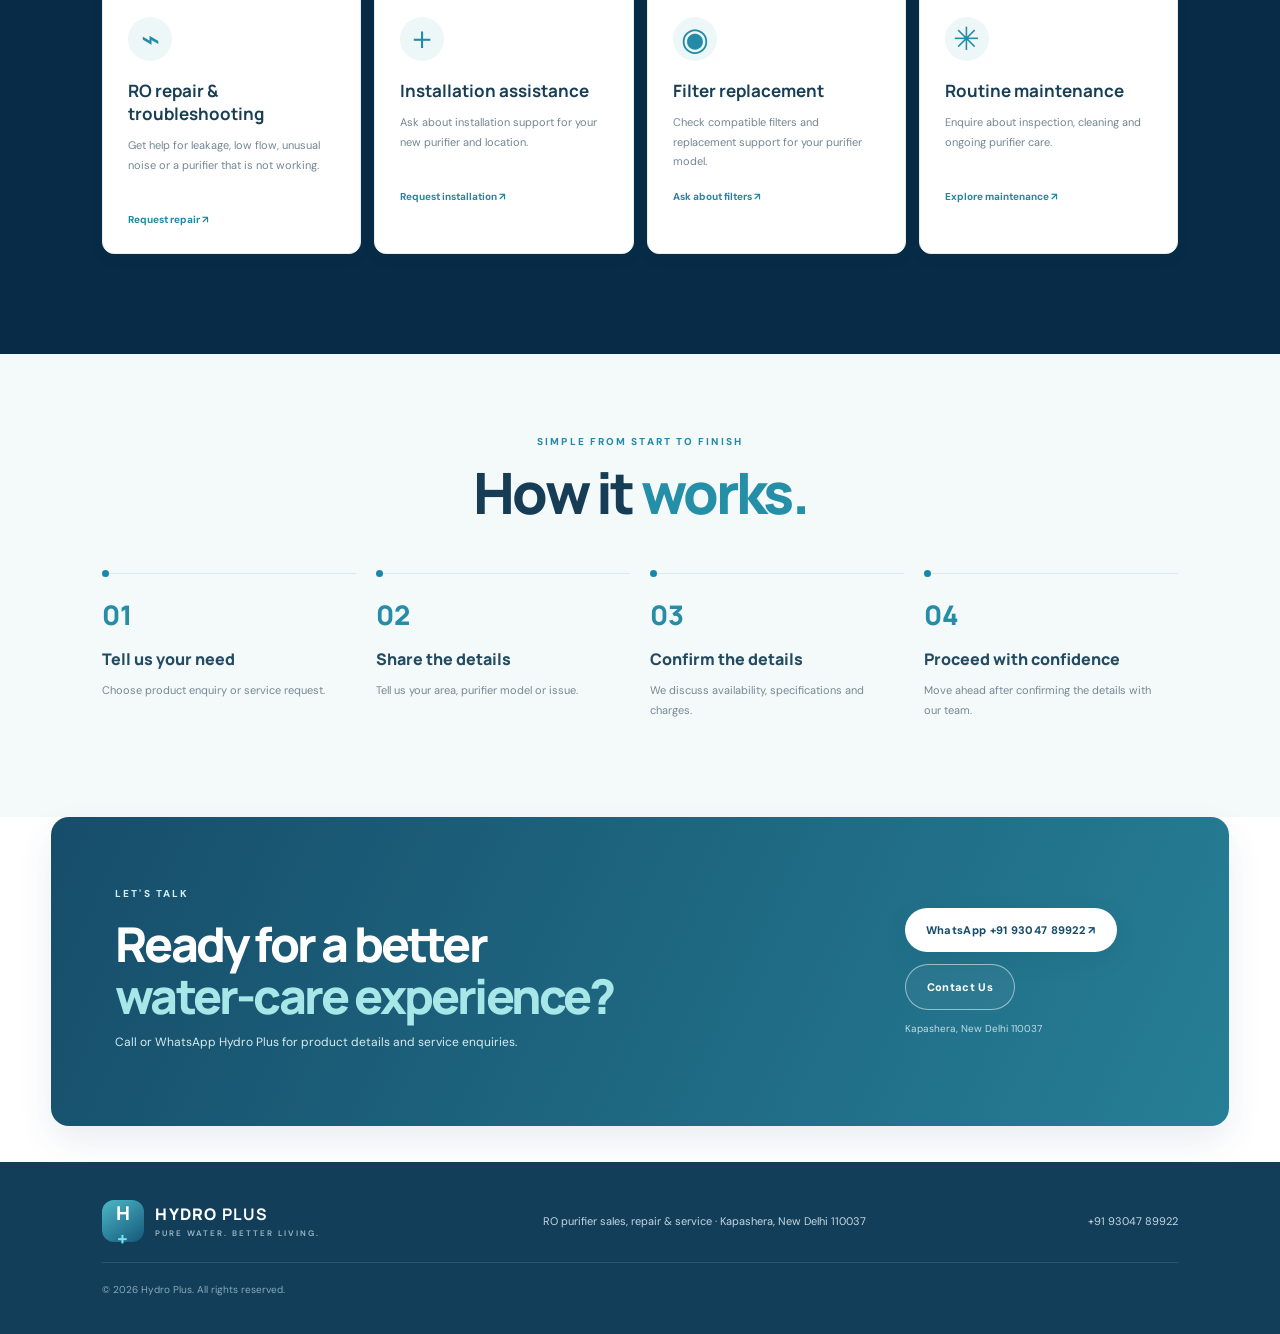
==== commit 68d03ad4: "Refresh homepage banner imagery while preserving all sections" ====
--- a/index.html
+++ b/index.html
@@ -1,16 +1,16 @@
 <!doctype html><html lang="en"><head><meta charset="utf-8"><meta name="viewport" content="width=device-width,initial-scale=1"><meta name="description" content="Hydro Plus RO purifier sales, repair, installation assistance and maintenance enquiries in Kapashera, New Delhi."><meta name="theme-color" content="#061d32"><title>Hydro Plus | Premium RO Purifier Sales & Service</title><link rel="stylesheet" href="assets/css/style.css"></head><body><header class="site-header"><a class="brand" href="index.html"><span class="brand-mark">H<span>+</span></span><span>HYDRO <b>PLUS</b><small>PURE WATER. BETTER LIVING.</small></span></a><button class="menu-toggle" id="menuToggle" aria-label="Open navigation">☰</button><nav id="mainNav"><a href="index.html">Home</a><a href="products.html">RO Purifiers</a><a href="services.html">Services</a><a href="about.html">About</a><a href="faq.html">FAQ</a><a href="contact.html">Contact</a><a class="nav-cta" href="https://wa.me/919304789922?text=Hello%20Hydro%20Plus%2C%20I%20need%20help." target="_blank" rel="noopener">WhatsApp Us ↗</a></nav></header><main><section class="hp-hero" id="home">
 <div class="hp-hero-bg"></div>
-<div class="hp-slide active" data-slide="0" data-image="https://images.unsplash.com/photo-1500375592092-40eb2168fd21?auto=format&fit=crop&w=1800&q=85">
+<div class="hp-slide active" data-slide="0" data-image="https://images.unsplash.com/photo-1530053969600-caed2596d242?auto=format&fit=crop&w=1800&q=85">
 <div class="hp-hero-copy"><span class="hp-kicker">HYDRO PLUS · WATER CARE, REIMAGINED</span><h1>Make every<br><i>drop count.</i></h1><p>Explore RO purifier options for your home and get dependable help with installation, repair and maintenance enquiries.</p><div class="hp-actions"><a class="hp-btn hp-btn-white" href="products.html">Explore Purifiers <b>↗</b></a><a class="hp-btn hp-btn-outline" href="services.html">Explore Services</a></div><small class="hp-slide-caption">01 — SMARTER WATER CARE STARTS HERE</small></div>
 <div class="hp-product-stage"><div class="hp-orbit orbit-one"></div><div class="hp-orbit orbit-two"></div><div class="hp-product-glow"></div><img src="https://livpure.com/cdn/shop/files/livpure-ro-livpure-sereno-ss-ro-uv-uf-copper-39726910177433.png?v=1737449428&width=900" alt="RO water purifier product reference image" fetchpriority="high"><span class="hp-float-chip chip-top">PURE WATER CARE</span><span class="hp-float-chip chip-bottom">HYDRO PLUS</span></div>
 </div>
-<div class="hp-slide" data-slide="1" data-image="https://images.unsplash.com/photo-1548839140-29a749e1cf4d?auto=format&fit=crop&w=1800&q=85">
+<div class="hp-slide" data-slide="1" data-image="https://images.unsplash.com/photo-1556911220-bff31c812dba?auto=format&fit=crop&w=1800&q=85">
 <div class="hp-hero-copy"><span class="hp-kicker">CHOOSE WITH CONFIDENCE</span><h1>Your home.<br><i>Your water.</i></h1><p>Compare available purifier price options, ask for exact model details and choose after understanding what suits your needs.</p><div class="hp-actions"><a class="hp-btn hp-btn-white" href="products.html">View Price Options <b>↗</b></a><a class="hp-btn hp-btn-outline" href="contact.html">Talk to Our Team</a></div><small class="hp-slide-caption">02 — PRODUCT OPTIONS, CLEAR GUIDANCE</small></div>
 <div class="hp-product-stage"><div class="hp-orbit orbit-one"></div><div class="hp-orbit orbit-two"></div><div class="hp-product-glow"></div><img src="https://livpure.com/cdn/shop/files/livpure-livpure-allura-premia-water-purifier-37996012568729.jpg?v=1737448221&width=900" alt="RO water purifier product reference image"><span class="hp-float-chip chip-top">HOME WATER SOLUTIONS</span><span class="hp-float-chip chip-bottom">FIND YOUR FIT</span></div>
 </div>
-<div class="hp-slide" data-slide="2" data-image="https://images.unsplash.com/photo-1518837695005-2083093ee35b?auto=format&fit=crop&w=1800&q=85">
+<div class="hp-slide" data-slide="2" data-image="https://images.unsplash.com/photo-1581092921461-eab62e97a780?auto=format&fit=crop&w=1800&q=85">
 <div class="hp-hero-copy"><span class="hp-kicker">CARE THAT GOES BEYOND THE PRODUCT</span><h1>Here for your<br><i>water needs.</i></h1><p>From repair enquiries to filter replacement and installation assistance, connect with Hydro Plus in Kapashera, New Delhi.</p><div class="hp-actions"><a class="hp-btn hp-btn-white" href="services.html">Book a Service Enquiry <b>↗</b></a><a class="hp-btn hp-btn-outline" href="https://wa.me/919304789922" target="_blank" rel="noopener">WhatsApp Us</a></div><small class="hp-slide-caption">03 — SALES · SERVICE · SUPPORT</small></div>
-<div class="hp-product-stage"><div class="hp-orbit orbit-one"></div><div class="hp-orbit orbit-two"></div><div class="hp-product-glow"></div><img src="https://images.unsplash.com/photo-1602143407151-7111542de6e8?auto=format&fit=crop&w=1000&q=85" alt="Fresh drinking water bottles"><span class="hp-float-chip chip-top">LOCAL WATER CARE</span><span class="hp-float-chip chip-bottom">KAPASHERA · NEW DELHI</span></div>
+<div class="hp-product-stage"><div class="hp-orbit orbit-one"></div><div class="hp-orbit orbit-two"></div><div class="hp-product-glow"></div><img src="https://livpure.com/cdn/shop/files/livpure-livpure-allura-premia-water-purifier-37996012568729.jpg?v=1737448221&width=900" alt="Water purifier product visual"><span class="hp-float-chip chip-top">LOCAL WATER CARE</span><span class="hp-float-chip chip-bottom">KAPASHERA · NEW DELHI</span></div>
 </div>
 <div class="hp-hero-controls"><button class="hp-arrow" id="hpPrev" aria-label="Previous slide">←</button><div class="hp-dots"><button class="active" aria-label="Slide 1"></button><button aria-label="Slide 2"></button><button aria-label="Slide 3"></button></div><button class="hp-arrow" id="hpNext" aria-label="Next slide">→</button><span class="hp-slide-number"><b id="hpCurrent">01</b> / 03</span></div>
 <div class="hp-bottom-note"><span>RO PURIFIER SALES</span><span>REPAIR & SERVICE</span><span>KAPASHERA, NEW DELHI</span></div>
@@ -21,7 +21,7 @@
 <article class="hp-price-card featured"><label>POPULAR PRICE RANGE</label><img src="https://livpure.com/cdn/shop/files/livpure-livpure-allura-premia-water-purifier-37996012568729.jpg?v=1737448221&width=900" alt="RO purifier visual reference" loading="lazy"><span>OPTION 02</span><h3>Smart</h3><div><b>₹7,199</b><del>₹7,999</del><small>10% OFF</small></div><a href="products.html">Explore option ↗</a></article>
 <article class="hp-price-card"><img src="https://livpure.com/cdn/shop/files/livpure-ro-livpure-eterna-ro-uv-copper-1146499982.jpg?v=1741817127&width=900" alt="RO purifier visual reference" loading="lazy"><span>OPTION 03</span><h3>Advance</h3><div><b>₹8,999</b><del>₹9,999</del><small>10% OFF</small></div><a href="products.html">Explore option ↗</a></article>
 </div><div class="hp-center"><a class="hp-btn hp-btn-dark" href="products.html">View all five price options ↗</a></div><p class="hp-disclaimer">Displayed prices are indicative based on the price list provided. Product images are visual references only; exact model, features, stock, delivery, installation and final charges must be confirmed with Hydro Plus.</p></section>
-<section class="hp-story"><div class="hp-story-image"><img src="https://livpure.com/cdn/shop/files/livpure-livpure-allura-premia-water-purifier-37996012568729.jpg?v=1737448221&width=900" alt="Water purifier product visual" loading="lazy"><div class="hp-image-stamp">HYDRO<br><b>PLUS</b></div></div><div class="hp-story-copy"><span class="hp-eyebrow">A BETTER WAY TO CHOOSE</span><h2>Good decisions<br>start with <em>good guidance.</em></h2><p>Every home and water source is different. We encourage you to check your water conditions, compare the product specifications and confirm the right model before purchase.</p><ul><li>Clear product and price enquiries</li><li>Support for installation and service requests</li><li>Local contact in Kapashera, New Delhi</li></ul><a class="hp-text-link" href="about.html">Discover Hydro Plus <b>↗</b></a></div></section>
+<section class="hp-story"><div class="hp-story-image"><img src="https://images.unsplash.com/photo-1548839140-29a749e1cf4d?auto=format&fit=crop&w=1200&q=85" alt="Fresh drinking water in a glass" loading="lazy"><div class="hp-image-stamp">HYDRO<br><b>PLUS</b></div></div><div class="hp-story-copy"><span class="hp-eyebrow">A BETTER WAY TO CHOOSE</span><h2>Good decisions<br>start with <em>good guidance.</em></h2><p>Every home and water source is different. We encourage you to check your water conditions, compare the product specifications and confirm the right model before purchase.</p><ul><li>Clear product and price enquiries</li><li>Support for installation and service requests</li><li>Local contact in Kapashera, New Delhi</li></ul><a class="hp-text-link" href="about.html">Discover Hydro Plus <b>↗</b></a></div></section>
 <section class="hp-service-section"><div class="hp-section-heading"><div><span class="hp-eyebrow">HYDRO PLUS CARE</span><h2>Support for every<br><em>stage of ownership.</em></h2></div><p>Need a new installation or help with an existing purifier? Tell us what you need and we will confirm service availability and charges.</p></div><div class="hp-service-grid">
 <a class="hp-service-card" href="services.html"><span>01 / REPAIR</span><div class="hp-service-icon">⌁</div><h3>RO repair & troubleshooting</h3><p>Get help for leakage, low flow, unusual noise or a purifier that is not working.</p><b>Request repair ↗</b></a>
 <a class="hp-service-card" href="services.html"><span>02 / INSTALLATION</span><div class="hp-service-icon">＋</div><h3>Installation assistance</h3><p>Ask about installation support for your new purifier and location.</p><b>Request installation ↗</b></a>
--- a/assets/css/style.css
+++ b/assets/css/style.css
@@ -19,111 +19,125 @@
 @media(max-width:700px){.page-hero-split{grid-template-columns:1fr!important;gap:20px;padding-right:7vw!important;padding-bottom:28px!important}.page-hero-split .crumb,.page-hero-split h1,.page-hero-split>p:not(.image-note){grid-column:1}.page-hero-visual{grid-column:1;grid-row:auto;min-height:210px;height:210px;max-height:210px}.page-hero-visual img{height:190px;width:70%}.page-hero-split .image-note{position:static;grid-column:1!important;margin:0!important}}
 
 
-/* HYDRO PLUS — premium visual refresh */
-:root{--navy:#041f36;--blue:#087eae;--cyan:#66dce7;--ink:#102c40;--muted:#647d8e;--pale:#eff8fb;--line:#dcebf1}
-body{font-family:'DM Sans',sans-serif;color:var(--ink);background:#fff}
-.site-header{height:84px;padding-inline:clamp(22px,6vw,96px);border-bottom:1px solid #e9f1f4;box-shadow:0 8px 32px #052b4510}
-.brand{letter-spacing:1.35px}.brand-mark{width:46px;height:46px;border-radius:15px;background:linear-gradient(145deg,#12b8d0,#073b66);box-shadow:0 9px 22px #0788ad38}
-.site-header nav{gap:clamp(13px,2vw,28px);font-size:12px}.nav-cta{border-radius:999px;padding:14px 21px;background:linear-gradient(110deg,#073b66,#087eae);box-shadow:0 7px 18px #087eae24}
-.hp-hero{min-height:720px;height:min(820px,calc(100vh - 84px));background:#041f36;isolation:isolate}
-.hp-hero:before{background:linear-gradient(90deg,#031a2cf5 0%,#052b46e8 42%,#073c5c91 100%);z-index:-1}
-.hp-hero:after{content:"";position:absolute;inset:0;z-index:-2;background-image:var(--hp-slide-bg,linear-gradient(120deg,#062a46,#0b7295));background-size:cover;background-position:center;opacity:.34;transform:scale(1.04);transition:opacity .8s,transform 7s ease}
-.hp-hero.slide-changing:after{opacity:.12;transform:scale(1)}
-.hp-hero-bg{opacity:.23;background-image:radial-gradient(#b8f4f8 1px,transparent 1px);background-size:27px 27px}
-.hp-slide{padding:56px clamp(24px,8.5vw,140px) 105px;grid-template-columns:1.05fr .95fr;gap:2vw}
-.hp-hero h1{font-size:clamp(52px,6.5vw,94px);letter-spacing:-5px;line-height:.99}
-.hp-hero h1 i{color:#73e5ec}
-.hp-kicker{color:#91edf0;letter-spacing:3px}
-.hp-hero-copy>p{font-size:15px;max-width:500px;color:#d1e5ed}
-.hp-btn{border-radius:999px;padding:16px 24px;letter-spacing:.2px}
-.hp-btn-white{box-shadow:0 10px 25px #0002}.hp-btn-outline{backdrop-filter:blur(10px);background:#ffffff12}
-.hp-product-stage{height:560px}
-.hp-product-stage>img{width:min(76%,450px);height:480px;filter:drop-shadow(0 38px 42px #001522a8)}
-.hp-product-glow{width:450px;height:450px;background:radial-gradient(circle,#56e0e966 0%,#1688b433 43%,transparent 72%)}
-.hp-orbit{border-color:#a7eaf344}.orbit-one{width:520px;height:285px}.orbit-two{width:600px;height:370px}
-.hp-float-chip{border-radius:999px;background:#ffffff16;border-color:#b7edf34d;box-shadow:0 12px 30px #001b2d2b}
-.hp-hero-controls{bottom:54px;left:clamp(24px,8.5vw,140px)}
-.hp-arrow{width:42px;height:42px;border-color:#ffffff55}.hp-arrow:hover{background:#73e5ec;color:#042b45}
-.hp-dots button{height:4px;border-radius:8px}.hp-dots button.active{background:#73e5ec}
-.hp-bottom-note{right:clamp(24px,8.5vw,140px);bottom:66px;gap:25px}
-.hp-bottom-note span{font-size:9px;letter-spacing:1.5px;color:#c5dce7}
-.hp-proof{padding:26px clamp(24px,8.5vw,140px);background:#f4fafc;gap:25px}
-.hp-proof>div{gap:14px}.hp-proof b{color:#0b8eb8;font-size:25px}.hp-proof span{font-size:12px;color:#49677a}
-.hp-section,.hp-service-section,.hp-how{padding:clamp(70px,8vw,118px) clamp(24px,8.5vw,140px)}
-.hp-section-heading{margin-bottom:48px}.hp-section-heading h2,.hp-story h2,.hp-how h2,.hp-contact h2{font-size:clamp(38px,4.4vw,60px);letter-spacing:-2.6px;line-height:1.08}
-.hp-section-heading h2 em,.hp-story h2 em,.hp-how h2 em{color:#0788b5}
-.hp-section-heading>p{max-width:430px;font-size:13px;line-height:1.9}
-.hp-price-grid{gap:24px}
-.hp-price-card{border:1px solid #e0edf2;border-radius:18px;padding:18px;box-shadow:0 12px 38px #063b5510;transition:transform .35s,box-shadow .35s}
-.hp-price-card:hover{transform:translateY(-9px);box-shadow:0 22px 48px #063b5520}
-.hp-price-card img{height:270px;border-radius:12px;background:linear-gradient(145deg,#f6fbfd,#eaf5f8);padding:15px}
-.hp-price-card h3{font-size:26px}.hp-price-card>div b{font-size:27px}
-.hp-price-card.featured{border-color:#7bd5e2;box-shadow:0 18px 45px #0a91b51c}
-.hp-price-card>a{display:inline-flex;margin-top:12px;padding:11px 16px;border-radius:99px;background:#eaf7fa;color:#087da8}
-.hp-story{padding:clamp(70px,8vw,118px) clamp(24px,8.5vw,140px);gap:clamp(35px,7vw,100px);background:linear-gradient(180deg,#fff,#f4fafc)}
-.hp-story-image{border-radius:24px;overflow:hidden;box-shadow:0 25px 70px #052c4530;min-height:480px}
-.hp-story-image>img{width:100%;height:100%;min-height:480px;object-fit:cover}
-.hp-image-stamp{border-radius:16px;backdrop-filter:blur(14px);box-shadow:0 12px 35px #00233b35}
-.hp-story-copy p,.hp-story-copy li{font-size:14px;line-height:1.9}
-.hp-service-section{background:#f3f9fb}
-.hp-service-grid{gap:18px}
-.hp-service-card{border:1px solid #e1edf2;border-radius:16px;padding:28px;background:#fff;box-shadow:0 8px 28px #0a456509;transition:transform .3s,box-shadow .3s}
-.hp-service-card:hover{transform:translateY(-7px);box-shadow:0 20px 42px #0a45651a}
-.hp-service-icon{width:56px;height:56px;border-radius:17px;background:linear-gradient(145deg,#e4f8fb,#c9edf3);color:#087eae;display:grid;place-items:center;font-size:26px}
-.hp-service-card h3{font-size:19px}.hp-service-card p{font-size:12px;line-height:1.8}
-.hp-how{background:#062e4d;color:white}
-.hp-how h2 em{color:#74e2e9}
-.hp-steps>div{border-top:1px solid #ffffff2b;padding-top:25px}.hp-steps b{color:#78e1e8;font-size:28px}
-.hp-contact{padding:clamp(60px,7vw,95px) clamp(24px,8.5vw,140px);background:linear-gradient(120deg,#052c49,#087ca5);border-radius:0}
-.hp-contact h2{color:white}.hp-contact p{color:#d3e8f0}.hp-contact h2 em{color:#7de8ec}
-.hp-contact-actions .hp-btn{border-radius:999px}
-footer{padding:48px clamp(24px,8.5vw,140px);background:#031e34}
-.float-whatsapp{background:#16b96c;box-shadow:0 10px 28px #063b5545}
-.chat-launch{background:#087eae;box-shadow:0 10px 28px #063b5545}
-.page-hero{background:linear-gradient(105deg,#031e35f2,#075e84c9),url('https://images.unsplash.com/photo-1500375592092-40eb2168fd21?auto=format&fit=crop&w=1800&q=85') center/cover}
-.page-hero h1{letter-spacing:-2.8px}.page-hero:after{border-color:#a8f1f333;box-shadow:0 0 0 40px #ffffff0a,0 0 0 80px #ffffff07}
-.section{padding:clamp(65px,8vw,110px) clamp(24px,8.5vw,140px)}
-.product-card{border-radius:16px;overflow:hidden;box-shadow:0 12px 35px #0a45650b}
-.product-card:hover{transform:translateY(-8px);box-shadow:0 22px 45px #0a45651b}
-.product-image{height:285px;background:linear-gradient(145deg,#f6fbfd,#e6f3f7)}
-.product-image img{padding:20px}
-.product-info{padding:25px}
-.product-info h3{font-size:25px}
-.product-info .btn,.contact-form .btn,.service-detail .btn{border-radius:999px}
-.info-card{border-radius:16px;padding:32px}
-.detail-photo{border-radius:18px;box-shadow:0 18px 45px #052c4515}
-.contact-form{border-radius:18px;padding:36px;box-shadow:0 18px 50px #052c4510}
-.contact-form input,.contact-form textarea,.contact-form select{border-radius:9px;padding:15px}
-.faq-list details{padding:23px 0}.faq-list summary{font-size:15px}
-.reveal{transform:translateY(25px);transition:opacity .7s,transform .7s}.reveal.visible{transform:none}
-@media(max-width:900px){.hp-slide{padding-inline:6vw;gap:0}.hp-product-stage{height:460px}.hp-product-stage>img{height:400px}.hp-proof{padding-inline:6vw}.hp-bottom-note{right:6vw}.hp-hero-controls{left:6vw}}
+/* HYDRO PLUS — NATURAL PREMIUM REFRESH (preserves existing components) */
+:root{--navy:#123c59;--blue:#1685ae;--cyan:#79cbd5;--ink:#18364a;--muted:#718391;--pale:#f3f9fb;--line:#e5edf1}
+body{color:var(--ink);background:#fff}
+.site-header{height:76px;padding-inline:clamp(20px,5.5vw,84px);background:rgba(255,255,255,.96);backdrop-filter:blur(14px);box-shadow:0 3px 18px #163b4d0b}
+.brand-mark{border-radius:12px;box-shadow:none;background:linear-gradient(145deg,#4db8c6,#14577a)}
+.site-header nav{gap:clamp(14px,2vw,28px);font-size:12px}
+.nav-cta{border-radius:30px;padding:12px 18px;background:#174d6b}
+.hp-hero{height:min(700px,calc(100vh - 76px));min-height:590px;background:#f4fafc;color:#173b53}
+.hp-hero:before{background:linear-gradient(90deg,#f7fbfcf5 0%,#f5fafbf0 43%,#eaf5f7b8 100%);z-index:0}
+.hp-hero-bg{opacity:.14;background-image:radial-gradient(#5e9eae 1px,transparent 1px);z-index:0}
+.hp-slide{padding:48px clamp(24px,8vw,120px) 86px;z-index:1}
+.hp-slide:before{content:"";position:absolute;inset:0;background-image:var(--slide-image);background-position:center;background-size:cover;opacity:.12;z-index:-1;pointer-events:none}
+.hp-hero-copy{max-width:560px}
+.hp-kicker,.hp-eyebrow{color:#238ba7;letter-spacing:2.1px}
+.hp-hero h1{color:#173d56;font-size:clamp(48px,5.7vw,76px);letter-spacing:-3.8px}
+.hp-hero h1 i{color:#279ab0}
+.hp-hero-copy>p{color:#607887;font-size:14px;max-width:450px}
+.hp-btn{border-radius:30px;padding:15px 21px}
+.hp-btn-white{background:#174d6b;color:#fff;box-shadow:0 8px 22px #174d6b20}
+.hp-btn-outline{border-color:#9bbbc8;color:#24566e;background:#ffffff9c}
+.hp-slide-caption{color:#7794a3;margin-top:48px}
+.hp-product-stage{height:490px;transform:translateX(12px) scale(.97)}
+.hp-product-stage:after{content:"";position:absolute;width:min(440px,80%);height:390px;border-radius:48% 52% 45% 55%;background:linear-gradient(145deg,#e1f2f5,#f7fbfc 70%);box-shadow:inset 0 0 0 1px #d9e9ed;transform:rotate(-8deg)}
+.hp-product-stage>img{z-index:2;width:min(76%,420px);height:420px;filter:drop-shadow(0 22px 25px #24485b25)}
+.hp-product-glow{background:radial-gradient(circle,#8bd7df50 0%,#b7e3e933 48%,transparent 72%)}
+.hp-orbit{border-color:#69b6c32c}
+.hp-float-chip{background:#ffffffd9;border:1px solid #d7e8ed;color:#376477;backdrop-filter:blur(10px);box-shadow:0 8px 22px #173f5510;border-radius:30px}
+.hp-hero-controls{left:clamp(24px,8vw,120px);bottom:57px}
+.hp-arrow{border-color:#b7ccd4;color:#28556c}
+.hp-arrow:hover{background:#174d6b;color:white}
+.hp-dots button{background:#b4cbd2}
+.hp-dots button.active{background:#238eaa}
+.hp-slide-number{color:#78909c}
+.hp-slide-number b{color:#174d6b}
+.hp-bottom-note{border-color:#dbe8ed;color:#6f8996;background:#ffffffa8;padding-inline:clamp(24px,8vw,120px)}
+.hp-proof{background:#f4f9fa;padding:22px clamp(24px,8vw,120px)}
+.hp-proof b{color:#278da7;font-size:20px}
+.hp-proof span{color:#607b89}
+.hp-section{padding:clamp(68px,8vw,104px) clamp(24px,8vw,120px)}
+.hp-section-heading h2,.hp-story h2,.hp-how h2,.hp-contact h2{color:#173d56}
+.hp-section-heading h2 em,.hp-story h2 em,.hp-how h2 em{color:#268fa8}
+.hp-section-heading>p{color:#718491}
+.hp-price-card{border:1px solid #e4edf0;border-radius:12px;padding:17px 18px 22px;box-shadow:0 6px 22px #153d5008}
+.hp-price-card:hover{box-shadow:0 16px 34px #153d5014;transform:translateY(-4px)}
+.hp-price-card.featured{border-color:#b9dce2;box-shadow:0 9px 28px #2a819512}
+.hp-price-card img{border-radius:8px;background:#f5f9fa}
+.hp-price-card>label{border-radius:0 8px 0 8px;background:#287f99}
+.hp-price-card h3{color:#173d56}
+.hp-story{padding:clamp(68px,8vw,100px) clamp(24px,8vw,120px);background:#f5f9fa;gap:clamp(30px,6vw,80px)}
+.hp-story-image{border-radius:18px;overflow:hidden;box-shadow:0 15px 40px #173d5014}
+.hp-story-image img{object-fit:cover}
+.hp-image-stamp{border-radius:12px;background:#fff;color:#174d6b;box-shadow:0 8px 22px #173d5020}
+.hp-story-copy p,.hp-story-copy li{color:#667d8a}
+.hp-service-section{padding:clamp(68px,8vw,100px) clamp(24px,8vw,120px)}
+.hp-service-card{border:1px solid #e5edf0;border-radius:12px;background:#fff;box-shadow:0 5px 18px #163d5008;padding:25px;transition:transform .28s,box-shadow .28s}
+.hp-service-card:hover{transform:translateY(-5px);box-shadow:0 15px 30px #163d5012}
+.hp-service-icon{width:44px;height:44px;border-radius:50%;display:grid;place-items:center;background:#edf7f8;color:#238ba5}
+.hp-service-card h3{color:#183e55}
+.hp-service-card p{color:#748692}
+.hp-service-card>b{color:#2087a1}
+.hp-how{padding:75px clamp(24px,8vw,120px);background:#f4f9fa}
+.hp-how h2{color:#173d56}
+.hp-steps>div{border-top:1px solid #dce8ec}
+.hp-steps b{color:#278da7}
+.hp-steps h3{color:#234b62}
+.hp-steps p{color:#758894}
+.hp-contact{margin:0 clamp(18px,4vw,56px) 36px;padding:clamp(36px,5vw,64px);border-radius:18px;background:linear-gradient(115deg,#164d6a,#267f96);box-shadow:0 15px 35px #174d6b18}
+.hp-contact h2{color:#fff}
+.hp-contact h2 em{color:#a8e7e7}
+.hp-contact p,.hp-contact .hp-eyebrow{color:#d4edf0}
+.hp-contact .hp-btn-white{background:#fff;color:#174d6b}
+.hp-contact .hp-btn-outline{border-color:#ffffff85;color:#fff;background:#ffffff0c}
+footer{background:#123e59;padding:38px clamp(24px,8vw,120px)}
+.float-whatsapp{box-shadow:0 8px 20px #0c553a28}
+.page-hero{background:linear-gradient(115deg,#f1f8fa,#e7f3f6);color:#173d56;padding:78px clamp(24px,8vw,120px) 68px}
+.page-hero:after{border-color:#9dcbd433;box-shadow:0 0 0 40px #9dcbd412,0 0 0 80px #9dcbd40a}
+.page-hero .crumb{color:#328aa2}
+.page-hero h1{color:#173d56}
+.page-hero p{color:#667e8c}
+.page-hero h1 em{color:#268fa8}
+.detail-photo,.page-hero-visual{border-radius:14px}
+.detail-photo img{object-fit:cover}
+.info-card{border-radius:12px;box-shadow:0 5px 18px #163d5007}
+.gold-line{background:#7dc7cf}
+.faq-list details{padding:22px 0}
+.faq-list summary{color:#1d435a}
+.contact-form{border-radius:14px}
+@media(max-width:900px){.hp-hero{height:auto;min-height:650px}.hp-slide{padding-inline:6vw}.hp-product-stage{height:390px}.hp-product-stage>img{height:340px}.hp-proof{padding-inline:6vw}}
 @media(max-width:680px){
-.site-header{height:72px;padding:0 19px}.site-header nav{top:72px}
-.hp-hero{height:760px;min-height:760px}
-.hp-slide{grid-template-columns:1fr;grid-template-rows:auto 1fr;padding:72px 7vw 115px;align-content:start}
-.hp-hero-copy{max-width:100%}.hp-hero h1{font-size:clamp(47px,13vw,66px);letter-spacing:-3px;margin:20px 0 15px}
-.hp-hero-copy>p{font-size:13px;line-height:1.7;max-width:100%}
-.hp-actions{margin-top:20px;gap:9px}.hp-btn{padding:14px 17px;font-size:10px}
-.hp-slide-caption{margin-top:24px;font-size:8px}
-.hp-product-stage{height:285px;margin-top:0;transform:translateY(5px) scale(.9)}
-.hp-product-stage>img{width:64%;height:265px}
-.hp-product-glow{width:260px;height:260px}.orbit-one{width:290px;height:160px}.orbit-two{width:330px;height:210px}
-.hp-float-chip{font-size:7px;padding:9px 11px}.chip-top{top:25px;right:0}.chip-bottom{bottom:30px;left:0}
-.hp-hero-controls{bottom:24px;left:7vw;gap:10px}.hp-arrow{width:34px;height:34px}
-.hp-slide-number{font-size:10px}.hp-bottom-note{display:none}
-.hp-proof{grid-template-columns:1fr 1fr;padding:23px 7vw;gap:18px}.hp-proof b{font-size:20px}.hp-proof span{font-size:10px}
-.hp-section,.hp-service-section,.hp-how,.hp-story{padding:70px 7vw}
-.hp-section-heading{display:block}.hp-section-heading>p{margin-top:18px}
-.hp-section-heading h2,.hp-story h2,.hp-how h2,.hp-contact h2{font-size:39px;letter-spacing:-1.8px}
-.hp-price-grid{grid-template-columns:1fr;gap:17px}.hp-price-card img{height:245px}
-.hp-story{grid-template-columns:1fr;gap:30px}.hp-story-image,.hp-story-image>img{min-height:330px}
-.hp-service-grid{grid-template-columns:1fr 1fr;gap:12px}.hp-service-card{padding:19px}.hp-service-card h3{font-size:16px}.hp-service-card p{font-size:11px}
-.hp-steps{grid-template-columns:1fr 1fr;gap:25px}
-.hp-contact{display:block;padding:60px 7vw}.hp-contact-actions{margin-top:28px}
-.section{padding:65px 7vw}.product-grid,.content-grid{grid-template-columns:1fr}.product-image{height:250px}
-.service-detail{grid-template-columns:1fr;gap:22px;margin-bottom:48px}.service-detail:nth-child(even) .detail-photo{order:0}
-.detail-photo{height:270px}.contact-form{padding:22px}.contact-layout{gap:28px}
-.page-hero{padding:80px 7vw 70px}.page-hero h1{font-size:46px}
-footer{padding:40px 7vw}
+.site-header{height:68px}.site-header nav{top:68px}
+.hp-hero{height:auto;min-height:700px}
+.hp-slide{grid-template-columns:1fr;grid-template-rows:auto 250px;align-content:center;gap:0;padding:40px 7vw 96px}
+.hp-hero h1{font-size:48px;letter-spacing:-2.5px;margin:18px 0}
+.hp-hero-copy>p{font-size:13px;line-height:1.7}
+.hp-slide-caption{margin-top:23px}
+.hp-product-stage{height:245px;transform:none}
+.hp-product-stage:after{height:210px;width:75%}
+.hp-product-stage>img{height:235px;width:68%}
+.hp-orbit.orbit-one{width:290px;height:155px}.hp-orbit.orbit-two{width:320px;height:190px}
+.hp-float-chip{font-size:7px;padding:8px 10px}.chip-top{top:14px;right:4%}.chip-bottom{bottom:12px;left:2%}
+.hp-hero-controls{left:7vw;bottom:52px}
+.hp-bottom-note{padding:12px 7vw;font-size:7px;letter-spacing:1px}
+.hp-proof{grid-template-columns:1fr 1fr;gap:16px;padding:20px 7vw}
+.hp-section-heading{display:block}.hp-section-heading>p{margin-top:16px}
+.hp-price-grid{grid-template-columns:1fr;gap:15px}
+.hp-price-card{display:grid;grid-template-columns:112px 1fr;column-gap:15px;align-items:center;padding:14px}
+.hp-price-card img{grid-row:1 / span 4;height:130px}
+.hp-price-card>span,.hp-price-card h3,.hp-price-card>div,.hp-price-card>a{grid-column:2}
+.hp-price-card>label{font-size:7px}
+.hp-story{grid-template-columns:1fr}
+.hp-story-image{min-height:250px}
+.hp-service-grid{grid-template-columns:1fr 1fr;gap:12px}
+.hp-service-card{padding:17px}
+.hp-service-card h3{font-size:14px}
+.hp-service-card p{font-size:11px}
+.hp-how{padding:60px 7vw}
+.hp-steps{grid-template-columns:1fr 1fr;gap:20px}
+.hp-contact{margin:0 12px 22px;padding:32px 24px;border-radius:14px}
+.hp-contact-actions{align-items:stretch}
+.page-hero{padding:58px 7vw 48px}
 }
-@media(prefers-reduced-motion:reduce){*,*::before,*::after{scroll-behavior:auto!important;animation-duration:.01ms!important;animation-iteration-count:1!important;transition-duration:.01ms!important}}
+@media(prefers-reduced-motion:reduce){*,*:before,*:after{scroll-behavior:auto!important;animation-duration:.01ms!important;animation-iteration-count:1!important;transition-duration:.01ms!important}}
